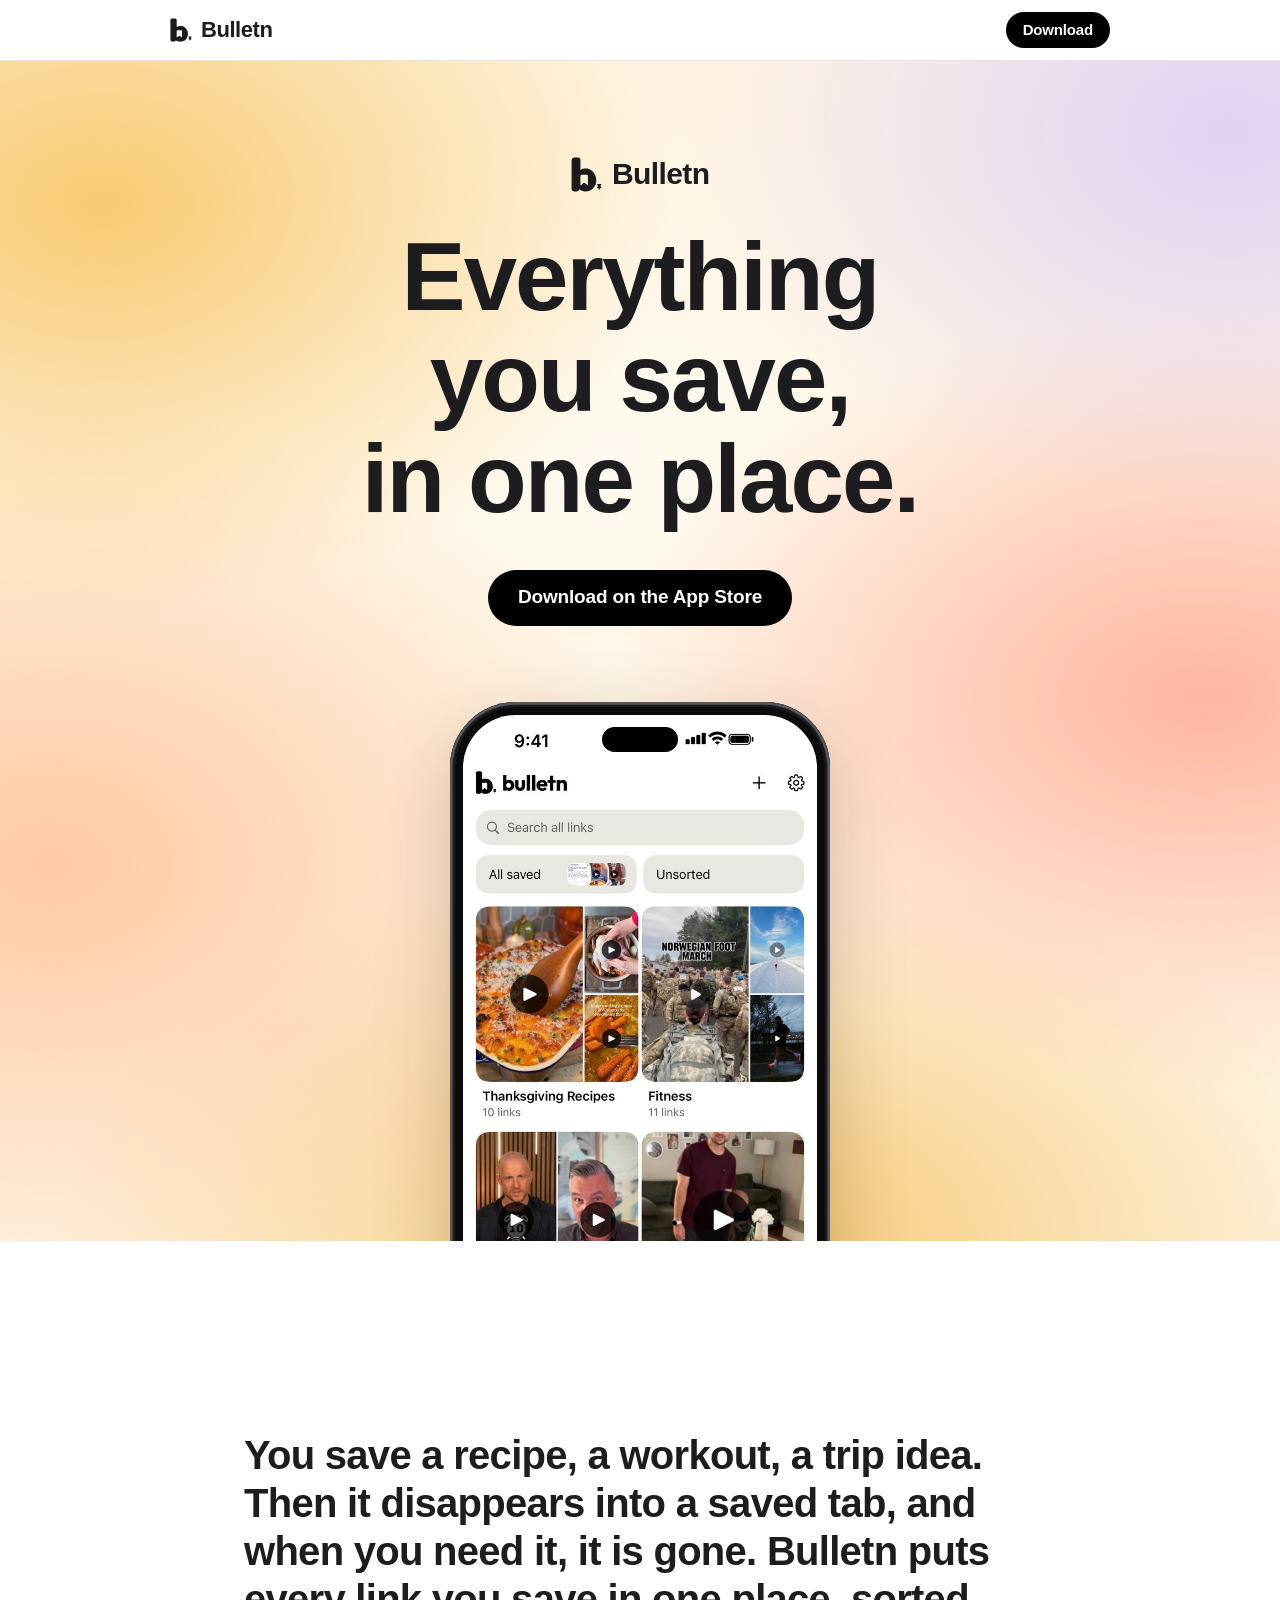
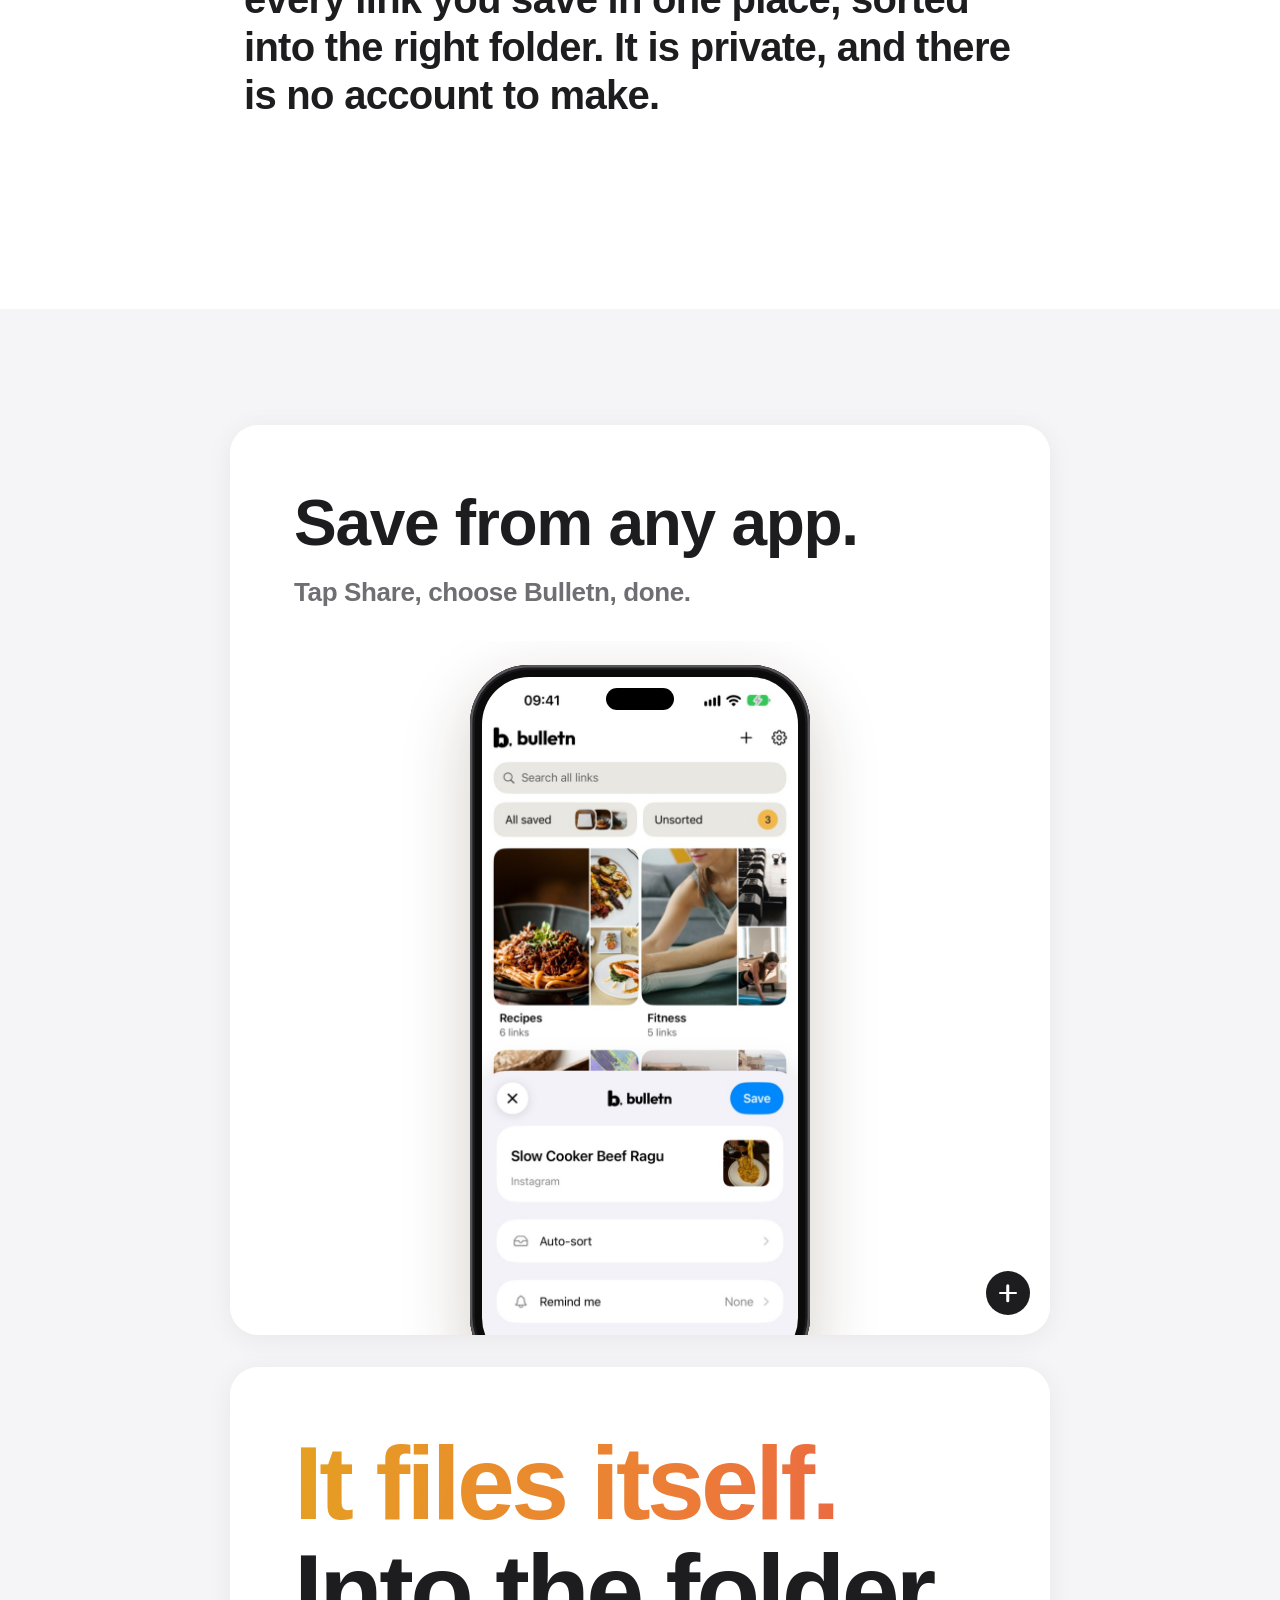
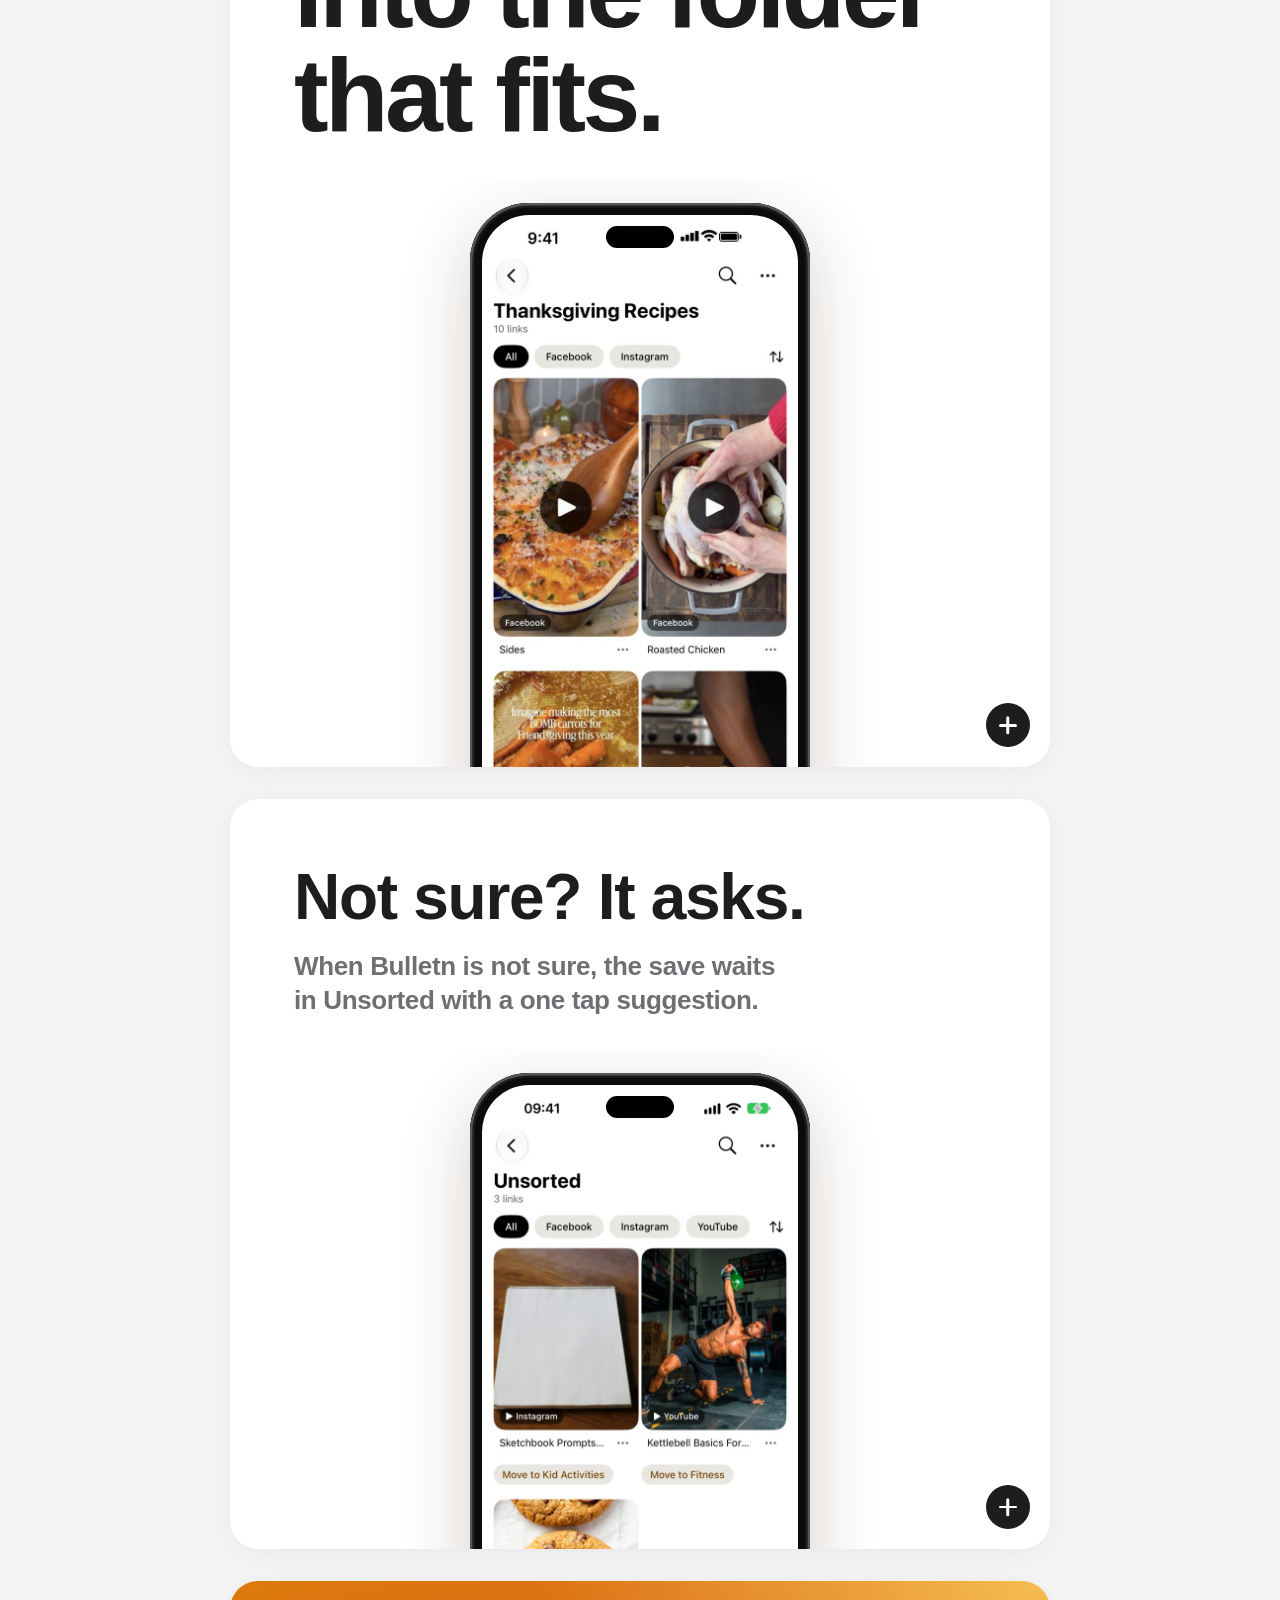
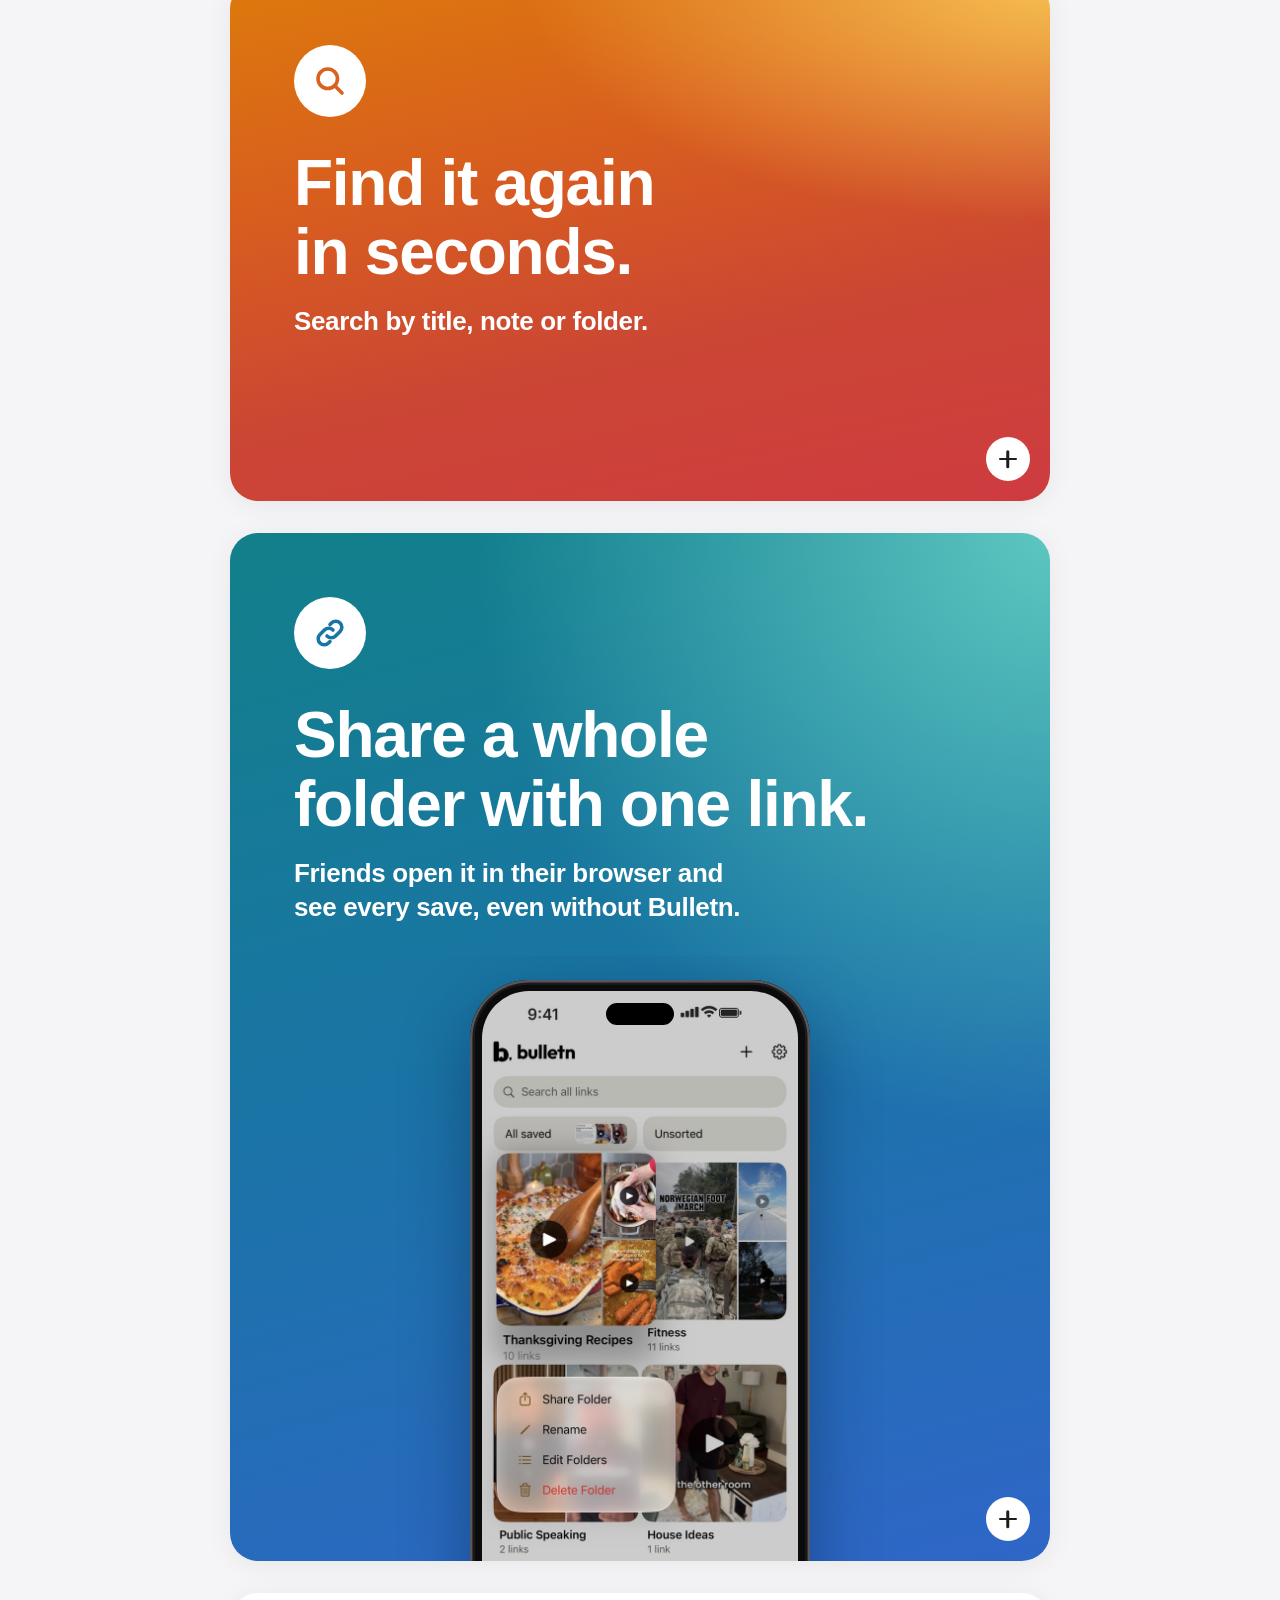
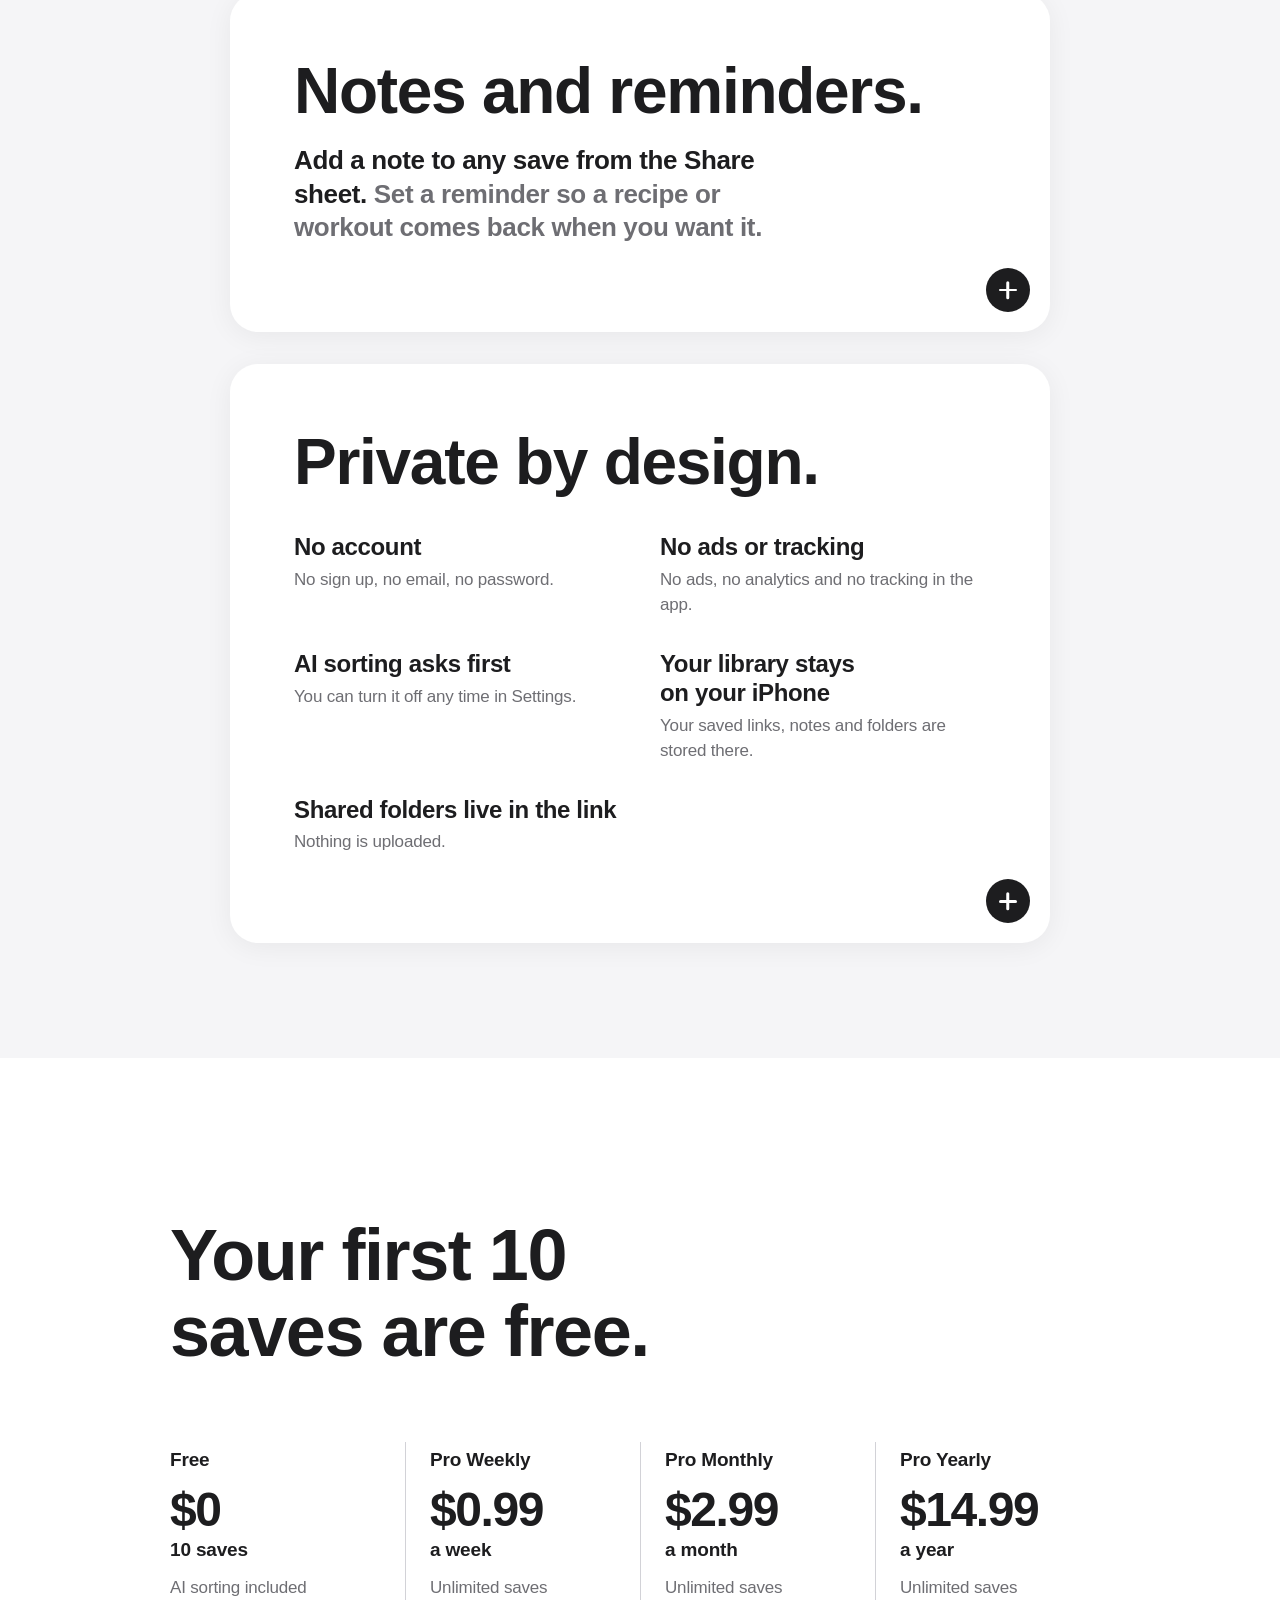
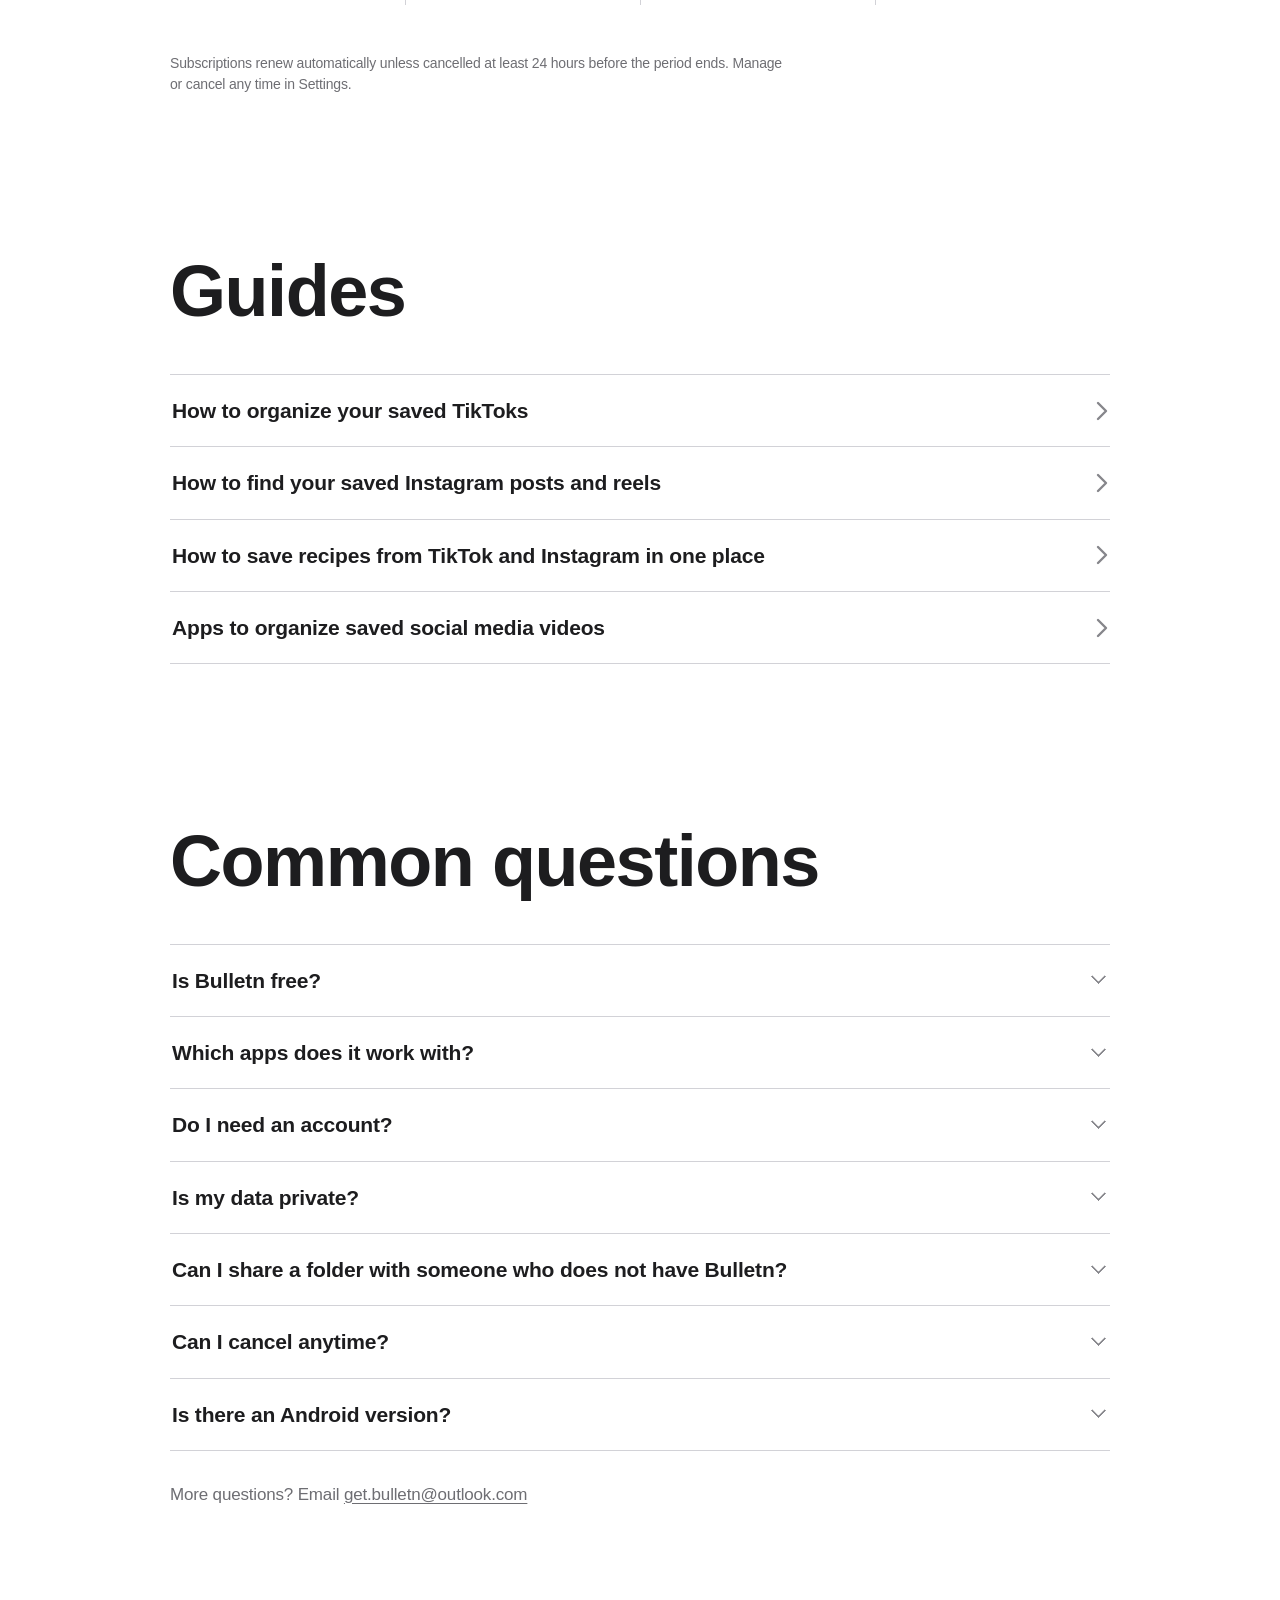
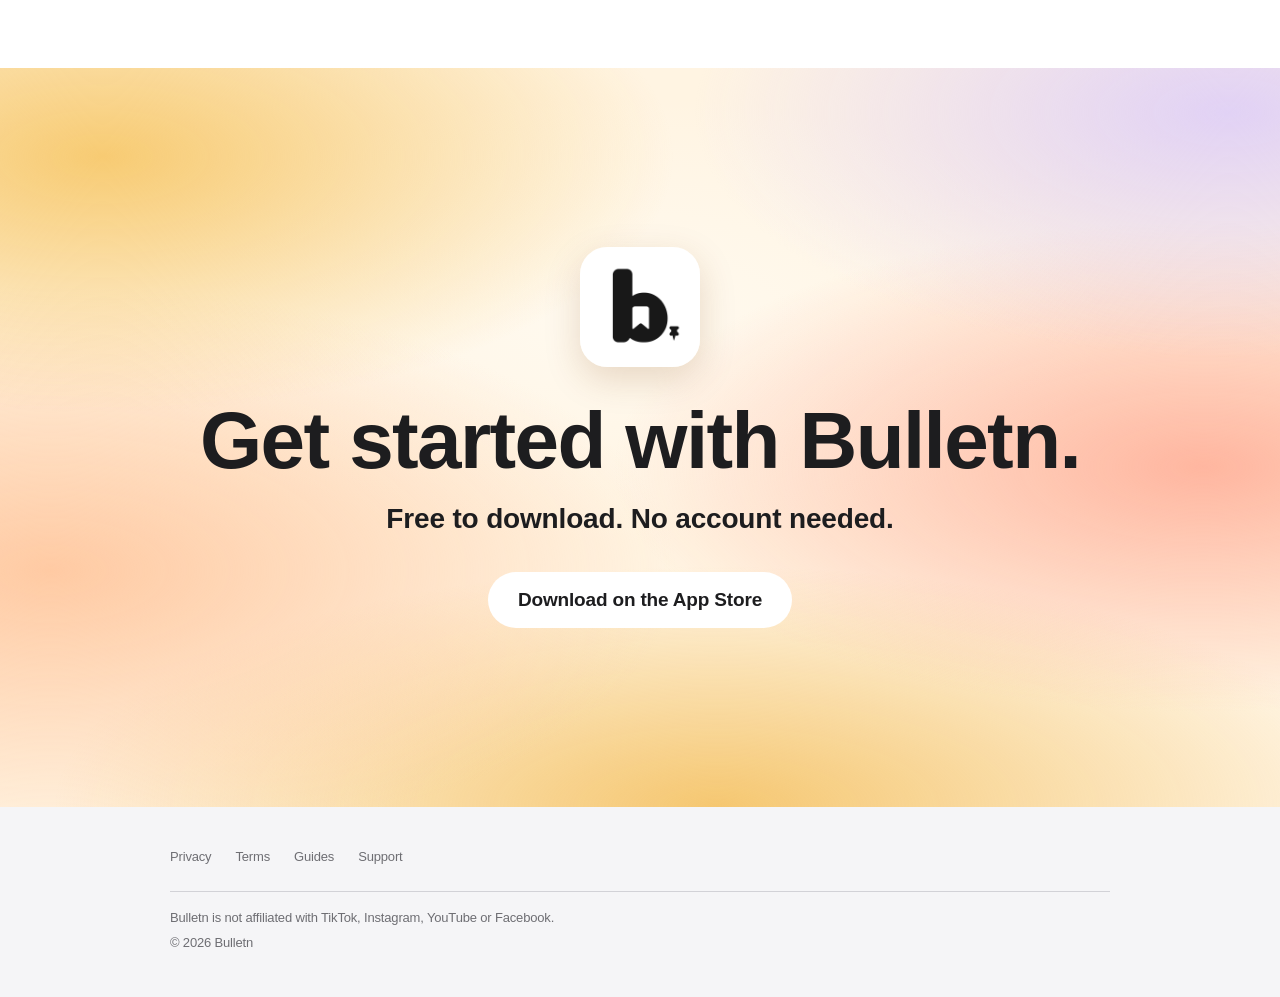
==== index.html @ d4938a87 "Site v6: Devon's real screenshots in hero, files card and share card Co-Authored-By: Claude Opus 5.5" ====
<!doctype html>
<html lang="en">
<head>
<meta charset="utf-8">
<meta name="viewport" content="width=device-width,initial-scale=1">
<title>Bulletn: Sort Your Saved TikToks, Reels and Videos</title>
<meta name="description" content="Save videos from TikTok, Instagram, YouTube and Facebook in one iPhone app. Bulletn sorts each save into the right folder for you.">
<link rel="canonical" href="https://devonlambert03.github.io/bulletn/">
<meta name="apple-itunes-app" content="app-id=6829573401">
<meta property="og:type" content="website">
<meta property="og:site_name" content="Bulletn">
<meta property="og:title" content="Bulletn: Sort Your Saved TikToks, Reels and Videos">
<meta property="og:description" content="Save videos from TikTok, Instagram, YouTube and Facebook in one iPhone app. Bulletn sorts each save into the right folder for you.">
<meta property="og:url" content="https://devonlambert03.github.io/bulletn/">
<meta property="og:image" content="https://devonlambert03.github.io/bulletn/assets/img/og.jpg">
<meta name="twitter:card" content="summary_large_image">
<meta name="color-scheme" content="light">
<meta name="theme-color" content="#ffffff">
<link rel="icon" type="image/png" sizes="32x32" href="favicon.png">
<link rel="apple-touch-icon" href="apple-touch-icon.png">
<link rel="stylesheet" href="home6.css">
<script type="application/ld+json">
{
  "@context": "https://schema.org",
  "@type": "SoftwareApplication",
  "name": "Bulletn: Saved & Sorted",
  "operatingSystem": "iOS",
  "applicationCategory": "ProductivityApplication",
  "url": "https://devonlambert03.github.io/bulletn/",
  "downloadUrl": "https://apps.apple.com/app/bulletn-saved-sorted/id6829573401",
  "image": "https://devonlambert03.github.io/bulletn/assets/img/icon-512.png",
  "description": "Save links from TikTok, Instagram, YouTube, Facebook or any app with a Share button. Bulletn sorts each save into the right folder."
}
</script>
<script>document.documentElement.classList.add('js')</script>
</head>
<body>
<a class="skip" href="#main">Skip to content</a>

<header class="bar">
  <div class="wrap bar-in">
    <a class="brand" href="./"><img src="assets/logo.svg" alt="" width="22" height="24">Bulletn</a>
    <a class="pill pill-sm" href="https://apps.apple.com/app/bulletn-saved-sorted/id6829573401">Download</a>
  </div>
</header>

<main id="main">

  <!-- Hero -->
  <section class="hero mesh">
    <div class="wrap">
      <p class="lockup"><img src="assets/logo.svg" alt="" width="22" height="24">Bulletn</p>
      <h1><span>Everything</span> <span>you save,</span> <span>in one place.</span></h1>
      <a class="pill" href="https://apps.apple.com/app/bulletn-saved-sorted/id6829573401">Download on the App Store</a>
      <div class="hero-phone"><div class="phone"><img src="assets/img/real-home.jpg" width="640" height="1390" fetchpriority="high" alt="Bulletn home screen with a search bar, All saved and Unsorted buttons, and photo-covered folders for Thanksgiving Recipes, Fitness, Public Speaking and House Ideas."></div></div>
    </div>
  </section>

  <!-- Statement -->
  <section class="statement">
    <div class="wrap wrap-text">
      <p>You save a recipe, a workout, a trip idea. Then it disappears into a saved tab, and when you need it, it is gone. Bulletn puts every link you save in one place, sorted into the right folder. It is private, and there is no account to make.</p>
    </div>
  </section>

  <!-- Cards -->
  <section class="band" id="features" aria-label="Features">
    <div class="wrap">
    <div class="stack" id="how">
      <article class="card card-phone rise">
        <h2>Save from any app.</h2>
        <p class="lead">Tap Share, choose Bulletn, done.</p>
        <div class="peek" style="--show:1.97"><div class="phone"><img src="assets/img/home-share.jpg" width="640" height="1390" loading="lazy" alt="The Bulletn share sheet saving a recipe called Slow Cooker Beef Ragu from Instagram, with Auto-sort and Remind me options and a Save button."></div></div>
        <div class="more" id="more-1"><div>
          <p>Works in TikTok, Instagram, YouTube, Facebook, Pinterest, Safari and any app with a Share button. Pick a folder yourself or let Bulletn sort it for you.</p>
        </div></div>
        <button class="plus" type="button" aria-expanded="false" aria-controls="more-1" aria-label="More about saving"></button>
      </article>

      <article class="card card-type card-phone rise">
        <h2><span class="grad">It files itself.</span><span>Into the folder that fits.</span></h2>
        <div class="peek" style="--show:1.66"><div class="phone"><img src="assets/img/real-folder.jpg" width="640" height="1390" loading="lazy" alt="The Thanksgiving Recipes folder in Bulletn with 10 links, filters for All, Facebook and Instagram, and photo tiles including Sides and Roasted Chicken."></div></div>
        <div class="more" id="more-2"><div>
          <p>Bulletn's AI reads the title, caption and link and puts each save in the folder that fits. When nothing fits, it suggests a new one. You can always move it.</p>
        </div></div>
        <button class="plus" type="button" aria-expanded="false" aria-controls="more-2" aria-label="More about AI sorting"></button>
      </article>

      <article class="card card-phone rise">
        <h2>Not sure? It&nbsp;asks.</h2>
        <p class="lead">When Bulletn is not sure, the save waits in Unsorted with a one tap suggestion.</p>
        <div class="peek" style="--show:1.4"><div class="phone"><img src="assets/img/home-unsorted.jpg" width="640" height="1390" loading="lazy" alt="The Unsorted folder in Bulletn with three links, each with one suggested folder button such as Move to Fitness and Move to Recipes."></div></div>
        <div class="more" id="more-3"><div>
          <p>Each save in Unsorted shows one suggested folder. Tap it and the save moves there. You can move any save yourself, any time.</p>
        </div></div>
        <button class="plus" type="button" aria-expanded="false" aria-controls="more-3" aria-label="More about Unsorted"></button>
      </article>

      <article class="card card-color warm rise">
        <span class="disc"><svg viewBox="0 0 24 24" aria-hidden="true"><circle cx="10.5" cy="10.5" r="6.5"/><path d="M20 20l-4.8-4.8"/></svg></span>
        <h2>Find it again in seconds.</h2>
        <p class="lead">Search by title, note or folder.</p>
        <div class="more" id="more-4"><div>
          <p>Search covers all your saves from every app. Folders show your latest saves as photo tiles. Pin the folders you use most.</p>
        </div></div>
        <button class="plus" type="button" aria-expanded="false" aria-controls="more-4" aria-label="More about search"></button>
      </article>

      <article class="card card-color cool card-phone rise">
        <span class="disc"><svg viewBox="0 0 24 24" aria-hidden="true"><path d="M10 14a4 4 0 0 0 5.7 0l3-3a4 4 0 0 0-5.7-5.7l-1 1M14 10a4 4 0 0 0-5.7 0l-3 3a4 4 0 0 0 5.7 5.7l1-1"/></svg></span>
        <h2>Share a whole folder with one link.</h2>
        <p class="lead">Friends open it in their browser and see every save, even without Bulletn.</p>
        <div class="peek" style="--show:1.71"><div class="phone"><img src="assets/img/real-share-menu.jpg" width="640" height="1390" loading="lazy" alt="Bulletn home screen with a menu open on the Thanksgiving Recipes folder, showing Share Folder, Rename, Edit Folders and Delete Folder."></div></div>
        <div class="more" id="more-5"><div>
          <p>The folder travels inside the link. Nothing is uploaded. If they have Bulletn installed, they can add it in one tap.</p>
        </div></div>
        <button class="plus" type="button" aria-expanded="false" aria-controls="more-5" aria-label="More about sharing a folder"></button>
      </article>

      <article class="card card-facts rise">
        <h2>Notes and reminders.</h2>
        <p class="lead"><strong>Add a note to any save from the Share sheet.</strong> Set a reminder so a recipe or workout comes back when you want it.</p>
        <div class="more" id="more-6"><div>
          <p>A note helps you remember why you saved it. You can add a note or a reminder as you save.</p>
        </div></div>
        <button class="plus" type="button" aria-expanded="false" aria-controls="more-6" aria-label="More about notes and reminders"></button>
      </article>

      <article class="card card-facts rise">
        <h2>Private by design.</h2>
        <div class="facts">
          <div><h3>No account</h3><p>No sign up, no email, no password.</p></div>
          <div><h3>No ads or tracking</h3><p>No ads, no analytics and no tracking in the app.</p></div>
          <div><h3>AI sorting asks first</h3><p>You can turn it off any time in Settings.</p></div>
          <div><h3>Your library stays on your iPhone</h3><p>Your saved links, notes and folders are stored there.</p></div>
          <div><h3>Shared folders live in the link</h3><p>Nothing is uploaded.</p></div>
        </div>
        <div class="more" id="more-7"><div>
          <p>Only the details needed to pick a folder are sent to sort it. The server does not store your link.</p>
          <p><a href="privacy.html">Read the privacy policy</a></p>
        </div></div>
        <button class="plus" type="button" aria-expanded="false" aria-controls="more-7" aria-label="More about privacy"></button>
      </article>
    </div>
    </div>
  </section>

  <!-- Pricing -->
  <section class="section" id="pricing">
    <div class="wrap wrap-text">
      <h2 class="big">Your first 10 saves are free.</h2>
      <dl class="prices">
        <div><dt>Free</dt><dd class="amount">$0</dd><dd class="per">10 saves</dd><dd class="what">AI sorting included</dd></div>
        <div><dt>Pro Weekly</dt><dd class="amount">$0.99</dd><dd class="per">a week</dd><dd class="what">Unlimited saves</dd></div>
        <div><dt>Pro Monthly</dt><dd class="amount">$2.99</dd><dd class="per">a month</dd><dd class="what">Unlimited saves</dd></div>
        <div><dt>Pro Yearly</dt><dd class="amount">$14.99</dd><dd class="per">a year</dd><dd class="what">Unlimited saves</dd></div>
      </dl>
      <p class="fine">Subscriptions renew automatically unless cancelled at least 24 hours before the period ends. Manage or cancel any time in Settings.</p>
    </div>
  </section>

  <!-- Guides -->
  <section class="section">
    <div class="wrap wrap-text">
      <h2 class="big">Guides</h2>
      <ul class="rows">
        <li><a href="guides/organize-saved-tiktoks.html"><span>How to organize your saved TikToks</span><svg viewBox="0 0 12 20" aria-hidden="true"><path d="M2 2l8 8-8 8"/></svg></a></li>
        <li><a href="guides/find-saved-instagram-posts.html"><span>How to find your saved Instagram posts and reels</span><svg viewBox="0 0 12 20" aria-hidden="true"><path d="M2 2l8 8-8 8"/></svg></a></li>
        <li><a href="guides/save-recipes-from-tiktok-and-instagram.html"><span>How to save recipes from TikTok and Instagram in one place</span><svg viewBox="0 0 12 20" aria-hidden="true"><path d="M2 2l8 8-8 8"/></svg></a></li>
        <li><a href="guides/apps-to-organize-saved-videos.html"><span>Apps to organize saved social media videos</span><svg viewBox="0 0 12 20" aria-hidden="true"><path d="M2 2l8 8-8 8"/></svg></a></li>
      </ul>
    </div>
  </section>

  <!-- FAQ -->
  <section class="section" id="faq">
    <div class="wrap wrap-text">
      <h2 class="big">Common questions</h2>
      <div class="faq">
        <details>
          <summary>Is Bulletn free?</summary>
          <p>Bulletn is free to download and new installs get 10 free saves. Bulletn Pro gives you unlimited saves for $0.99 a week, $2.99 a month or $14.99 a year.</p>
        </details>
        <details>
          <summary>Which apps does it work with?</summary>
          <p>Any app with a Share button, including TikTok, Instagram, YouTube, Facebook, Pinterest and Safari. Tap Share and pick Bulletn.</p>
        </details>
        <details>
          <summary>Do I need an account?</summary>
          <p>No. There is nothing to sign up for.</p>
        </details>
        <details>
          <summary>Is my data private?</summary>
          <p>Yes. Your saves stay on your iPhone. Bulletn has no ads, no analytics and no tracking. AI sorting asks for your consent first, can be turned off in Settings, and the server does not store your link. <a href="privacy.html">Read the privacy policy</a>.</p>
        </details>
        <details>
          <summary>Can I share a folder with someone who does not have Bulletn?</summary>
          <p>Yes. The link opens a web page listing the folder. If they have Bulletn installed, they can add it in one tap.</p>
        </details>
        <details>
          <summary>Can I cancel anytime?</summary>
          <p>Yes. Bulletn Pro renews automatically. Cancel any time in the Settings app under your name, then Subscriptions, at least 24 hours before the period ends.</p>
        </details>
        <details>
          <summary>Is there an Android version?</summary>
          <p>Not yet. Bulletn is iPhone only.</p>
        </details>
      </div>
      <p class="more-help" id="support">More questions? Email <a href="mailto:get.bulletn@outlook.com">get.bulletn@outlook.com</a></p>
    </div>
  </section>

  <!-- Closing -->
  <section class="closing mesh">
    <div class="wrap">
      <img class="app-icon" src="assets/img/icon-512.png" width="512" height="512" loading="lazy" alt="Bulletn app icon">
      <h2>Get started with&nbsp;Bulletn.</h2>
      <p>Free to download. No account needed.</p>
      <a class="pill pill-white" href="https://apps.apple.com/app/bulletn-saved-sorted/id6829573401">Download on the App Store</a>
    </div>
  </section>
</main>

<footer class="footer">
  <div class="wrap wrap-text">
    <nav class="foot-links" aria-label="Footer">
      <a href="privacy.html">Privacy</a>
      <a href="terms.html">Terms</a>
      <a href="guides/">Guides</a>
      <a href="mailto:get.bulletn@outlook.com">Support</a>
    </nav>
    <p>Bulletn is not affiliated with TikTok, Instagram, YouTube or Facebook.</p>
    <p>&copy; 2026 Bulletn</p>
  </div>
</footer>

<script>
(function () {
  document.querySelectorAll('.plus').forEach(function (button) {
    button.addEventListener('click', function () {
      var open = button.closest('.card').classList.toggle('open');
      button.setAttribute('aria-expanded', String(open));
    });
  });

  var cards = document.querySelectorAll('.rise');
  if (!('IntersectionObserver' in window)) {
    cards.forEach(function (card) { card.classList.add('in'); });
    return;
  }
  var watcher = new IntersectionObserver(function (entries) {
    entries.forEach(function (entry) {
      if (!entry.isIntersecting) return;
      entry.target.classList.add('in');
      watcher.unobserve(entry.target);
    });
  }, { threshold: 0.08 });
  cards.forEach(function (card) { watcher.observe(card); });
})();
</script>
</body>
</html>
---- home6.css ----
:root{
  --ink:#1d1d1f;--muted:#6e6e73;--line:#d2d2d7;--band:#f5f5f7;
  --gold:#F2B84B;
  --gutter:20px;
  --ease:cubic-bezier(.28,.11,.32,1);
  color-scheme:light;
}

*,*::before,*::after{box-sizing:border-box}
html{-webkit-text-size-adjust:100%;scroll-behavior:smooth;scroll-padding-top:72px}
body{margin:0;background:#fff;color:var(--ink);font:400 17px/1.47 -apple-system,BlinkMacSystemFont,"SF Pro Display","SF Pro Text","Helvetica Neue",Helvetica,Arial,sans-serif;letter-spacing:-.01em;-webkit-font-smoothing:antialiased;-moz-osx-font-smoothing:grayscale}
img{max-width:100%;height:auto;display:block}
a{color:inherit;text-underline-offset:3px}
h1,h2,h3,p,ul,dl,dd{margin:0}
ul{padding:0;list-style:none}
h1,h2,h3{font-weight:700;letter-spacing:-.02em;line-height:1.08;text-wrap:balance}
a:focus-visible,summary:focus-visible,button:focus-visible{outline:3px solid #0071e3;outline-offset:3px}

.wrap{max-width:980px;margin:0 auto;padding:0 var(--gutter)}
.skip{position:absolute;left:-9999px;top:8px;background:var(--ink);color:#fff;padding:10px 16px;border-radius:999px;z-index:20}
.skip:focus{left:16px}

/* Pills */
.pill{display:inline-flex;align-items:center;justify-content:center;min-height:56px;padding:14px 30px;border-radius:999px;background:#000;color:#fff;font-size:19px;font-weight:600;line-height:1.2;text-decoration:none;white-space:nowrap}
.pill:hover{background:#2c2c2e}
.pill-sm{min-height:36px;padding:7px 17px;font-size:15px;position:relative}
.pill-sm::after{content:"";position:absolute;inset:-5px 0}
.pill-white{background:#fff;color:var(--ink)}
.pill-white:hover{background:#f2f2f4}

/* Product bar */
.bar{position:sticky;top:0;z-index:10;background:rgba(255,255,255,.86);-webkit-backdrop-filter:saturate(180%) blur(20px);backdrop-filter:saturate(180%) blur(20px);border-bottom:1px solid rgba(0,0,0,.1)}
.bar-in{display:flex;align-items:center;justify-content:space-between;height:60px}
.brand{display:inline-flex;align-items:center;gap:9px;font-size:22px;font-weight:600;letter-spacing:-.02em;line-height:1;text-decoration:none}

/* Mesh gradient */
.mesh{background-color:#FFF4E2;background-image:
  radial-gradient(62% 48% at 8% 12%,rgba(247,201,109,.95),rgba(247,201,109,0) 72%),
  radial-gradient(58% 46% at 96% 6%,rgba(222,206,247,.9),rgba(222,206,247,0) 72%),
  radial-gradient(64% 46% at 94% 54%,rgba(255,158,134,.72),rgba(255,158,134,0) 72%),
  radial-gradient(66% 52% at 4% 68%,rgba(255,200,160,.95),rgba(255,200,160,0) 74%),
  radial-gradient(70% 44% at 56% 100%,rgba(242,184,75,.75),rgba(242,184,75,0) 74%),
  radial-gradient(52% 40% at 48% 34%,rgba(255,250,240,.95),rgba(255,250,240,0) 76%)}

/* Hero */
.hero{overflow:hidden;text-align:center;padding-top:clamp(56px,8vw,96px)}
.lockup{display:inline-flex;align-items:center;gap:10px;font-size:clamp(22px,2.6vw,30px);font-weight:600;letter-spacing:-.02em;line-height:1}
.lockup img{height:1.15em;width:auto}
h1{font-size:clamp(48px,9.2vw,96px);line-height:1.05;margin:clamp(18px,2.4vw,28px) 0 clamp(28px,3.4vw,40px)}
h1 span{display:block}
.hero-phone{--w:clamp(270px,36vw,380px);height:calc(var(--w)*1.42);margin-top:clamp(52px,6vw,76px)}

/* Phone frame, drawn in CSS and sized from --w */
.phone{position:relative;width:var(--w);margin:0 auto;padding:calc(var(--w)*.034);border-radius:calc(var(--w)*.172);background:#0b0b0c;box-shadow:inset 0 0 0 calc(var(--w)*.007) #57575b,inset 0 0 0 calc(var(--w)*.014) #1b1b1d,0 calc(var(--w)*.07) calc(var(--w)*.2) rgba(60,30,0,.22)}
.phone::before{content:"";position:absolute;z-index:1;top:calc(var(--w)*.067);left:50%;width:20%;height:calc(var(--w)*.066);transform:translateX(-50%);border-radius:999px;background:#000}
.phone img{width:100%;border-radius:calc(var(--w)*.139)}

/* Statement */
.statement{padding:clamp(110px,15vw,190px) 0}
.statement p{text-wrap:pretty;max-width:820px;margin:0 auto;padding:0 clamp(14px,2vw,0px);font-size:clamp(28px,4.1vw,40px);font-weight:600;letter-spacing:-.018em;line-height:1.2}

/* Card stack */
.band{background:var(--band);padding:clamp(72px,9vw,120px) 0}
.stack{display:grid;gap:clamp(20px,3vw,32px);max-width:820px;margin:0 auto}
.card{position:relative;display:flex;flex-direction:column;min-width:0;overflow:hidden;border-radius:28px;background:#fff;box-shadow:0 4px 28px rgba(0,0,0,.06);padding:clamp(36px,6vw,64px) clamp(28px,6vw,64px)}
.card h2{font-size:clamp(40px,6.4vw,64px)}
.lead{text-wrap:balance;margin-top:18px;max-width:30em;font-size:clamp(21px,2.6vw,26px);font-weight:600;line-height:1.28;letter-spacing:-.014em;color:var(--muted)}
.lead strong{color:var(--ink);font-weight:600}
.card-color{min-height:clamp(440px,52vw,520px)}

/* Card detail, opened by the + button */
.more{display:grid;grid-template-rows:1fr;transition:grid-template-rows .45s var(--ease)}
.more>div{min-height:0;overflow:hidden}
.more p{padding:28px 64px 0 0;font-size:19px;line-height:1.42;max-width:36em}
.more p+p{padding-top:12px}
.js .more{grid-template-rows:0fr}
.js .more>div{visibility:hidden;opacity:0;transition:opacity .3s var(--ease),visibility 0s .45s}
.js .open .more{grid-template-rows:1fr}
.js .open .more>div{visibility:visible;opacity:1;transition:opacity .4s .1s var(--ease)}
.plus{display:none;position:absolute;z-index:2;right:clamp(12px,2.4vw,20px);bottom:clamp(12px,2.4vw,20px);width:44px;height:44px;padding:0;border:0;border-radius:50%;background:var(--ink);color:#fff;cursor:pointer;-webkit-appearance:none;appearance:none}
.js .plus{display:block}
.plus::before,.plus::after{content:"";position:absolute;left:50%;top:50%;width:18px;height:2.5px;margin:-1.25px 0 0 -9px;border-radius:2px;background:currentColor;transition:transform .35s var(--ease)}
.plus::after{transform:rotate(90deg)}
.plus[aria-expanded="true"]::before{transform:rotate(45deg)}
.plus[aria-expanded="true"]::after{transform:rotate(135deg)}
.card-color .plus{background:#fff;color:var(--ink)}

/* Cards with a phone rising from the bottom edge */
.card-phone{--w:clamp(216px,40vw,340px);padding-bottom:0}
.peek{height:calc(var(--w)*var(--show) + 24px);margin:clamp(14px,3vw,32px) calc(clamp(28px,6vw,64px)*-1) 0;overflow:hidden;padding-top:24px}
.card-phone .more{margin:0 calc(clamp(28px,6vw,64px)*-1)}
.card-phone .more p{padding:28px 88px 34px clamp(28px,6vw,64px)}
.card-phone .more>div{border-top:1px solid #e8e8ed;background:#fff}
.js .card-phone:not(.open) .more>div{border-top-width:0}

/* Giant type */
.card-type h2{font-size:clamp(58px,11.4vw,104px);letter-spacing:-.035em;line-height:1}
.card-type h2 span{display:block}
.grad{background:linear-gradient(100deg,#E5A021 0%,#EC7F35 52%,#EB5B4B 100%);-webkit-background-clip:text;background-clip:text;color:transparent;padding-bottom:.14em;margin-bottom:-.1em}

/* Color cards */
.card-color{color:#fff;padding-bottom:80px}
.card-color .lead{color:#fff;font-size:clamp(24px,2.8vw,26px)}
.card-color .more{margin-top:auto}
.warm{background:radial-gradient(64% 46% at 100% 0%,#F6BF52 0%,rgba(242,184,75,0) 100%),linear-gradient(168deg,#DD7A0C 0%,#D85E1E 34%,#CB4634 66%,#CE3B40 100%)}
.cool{background:radial-gradient(70% 58% at 100% 0%,#5CC7C0 0%,rgba(92,199,192,0) 100%),linear-gradient(165deg,#12808A 0%,#1A74A6 48%,#2F66C8 100%)}
.disc{display:flex;align-items:center;justify-content:center;width:72px;height:72px;margin-bottom:32px;border-radius:50%;background:#fff}
.disc svg{width:36px;height:36px;fill:none;stroke-width:2.4;stroke-linecap:round;stroke-linejoin:round}
.warm .disc svg{stroke:#DA6120}
.cool .disc svg{stroke:#1A74A6}
.card-color.card-phone{padding-bottom:0}
.card-color .phone{box-shadow:inset 0 0 0 calc(var(--w)*.007) #57575b,inset 0 0 0 calc(var(--w)*.014) #1b1b1d,0 calc(var(--w)*.07) calc(var(--w)*.2) rgba(4,24,60,.4)}
.card-color.card-phone .more>div{border-top-color:rgba(255,255,255,.28);background:rgba(8,28,84,.22)}

/* Facts */
.facts{display:grid;grid-template-columns:1fr 1fr;gap:32px 40px;margin-top:36px}
.facts h3{font-size:clamp(21px,2.6vw,24px);line-height:1.2;letter-spacing:-.015em;font-weight:600}
.facts p{margin-top:6px;color:var(--muted);font-size:17px}
.card-facts{padding-bottom:88px}
.card-facts .more p{padding-right:0}

/* Sections */
.section{padding:clamp(100px,13vw,160px) 0}
.section+.section{padding-top:0}
.big{font-size:clamp(44px,7.2vw,72px);line-height:1.05;max-width:11em}

/* Pricing */
.prices{display:grid;grid-template-columns:repeat(4,1fr);margin-top:clamp(44px,6vw,72px)}
.prices>div{padding:4px 12px 4px 24px;border-left:1px solid var(--line)}
.prices>div:first-child{padding-left:0;border-left:0}
.prices dt{font-size:19px;font-weight:600}
.prices .amount{margin-top:10px;font-size:clamp(40px,4.8vw,48px);font-weight:700;letter-spacing:-.03em;line-height:1.1}
.prices .per{font-size:19px;font-weight:600}
.prices .what{margin-top:12px;color:var(--muted)}
.fine{margin-top:clamp(32px,4vw,48px);color:var(--muted);font-size:14px;max-width:44em}

/* Guide rows */
.rows{margin-top:clamp(28px,4vw,44px);border-top:1px solid var(--line)}
.rows a{display:flex;align-items:center;justify-content:space-between;gap:20px;padding:22px 2px;border-bottom:1px solid var(--line);font-size:clamp(19px,2.2vw,21px);font-weight:600;line-height:1.3;text-decoration:none}
.rows a:hover span{text-decoration:underline}
.rows svg{flex:none;width:12px;height:20px;fill:none;stroke:#86868b;stroke-width:2.4;stroke-linecap:round;stroke-linejoin:round}

/* FAQ */
.faq{margin-top:clamp(28px,4vw,44px);border-top:1px solid var(--line)}
.faq details{border-bottom:1px solid var(--line)}
.faq summary{position:relative;display:block;padding:22px 48px 22px 2px;cursor:pointer;list-style:none;font-size:clamp(19px,2.2vw,21px);font-weight:600;line-height:1.3}
.faq summary::-webkit-details-marker{display:none}
.faq summary::after{content:"";position:absolute;right:6px;top:50%;width:11px;height:11px;margin-top:-9px;border:solid #86868b;border-width:0 2.4px 2.4px 0;border-radius:1px;transform:rotate(45deg)}
.faq details[open] summary::after{margin-top:-3px;transform:rotate(-135deg)}
.faq details p{padding:0 48px 26px 2px;font-size:19px;line-height:1.42;max-width:40em}
.more-help{margin-top:32px;color:var(--muted)}

/* Closing */
.closing{text-align:center;padding:clamp(110px,14vw,180px) 0}
.app-icon{width:120px;height:120px;margin:0 auto 32px;border-radius:27px;box-shadow:0 12px 36px rgba(120,60,0,.18)}
.closing h2{font-size:clamp(48px,8vw,80px);line-height:1.05}
.closing p{text-wrap:balance;margin:18px 0 36px;font-size:clamp(21px,2.8vw,28px);font-weight:600;line-height:1.25}

/* Footer */
.footer{background:var(--band);padding:28px 0 44px;color:var(--muted);font-size:13px;line-height:1.5}
.foot-links{display:flex;flex-wrap:wrap;gap:0 24px;padding-bottom:12px;margin-bottom:16px;border-bottom:1px solid var(--line)}
.foot-links a{padding:12px 0;text-decoration:none}
.foot-links a:hover{text-decoration:underline}
.footer p+p{margin-top:6px}

/* Fade and rise */
.js .rise{opacity:0;transform:translateY(36px);transition:opacity .8s var(--ease),transform .8s var(--ease)}
.js .rise.in{opacity:1;transform:none}

@media (max-width:734px){
  .wrap-text{padding:0 28px}
  .facts{grid-template-columns:1fr;gap:26px}
  .prices{grid-template-columns:1fr}
  .prices>div,.prices>div:first-child{padding:26px 0;border-left:0;border-top:1px solid var(--line)}
  .prices>div:last-child{border-bottom:1px solid var(--line)}
}
@media (prefers-reduced-motion:reduce){
  html{scroll-behavior:auto}
  .js .rise{opacity:1;transform:none;transition:none}
  .more,.js .more>div,.js .open .more>div,.plus::before,.plus::after{transition:none}
}
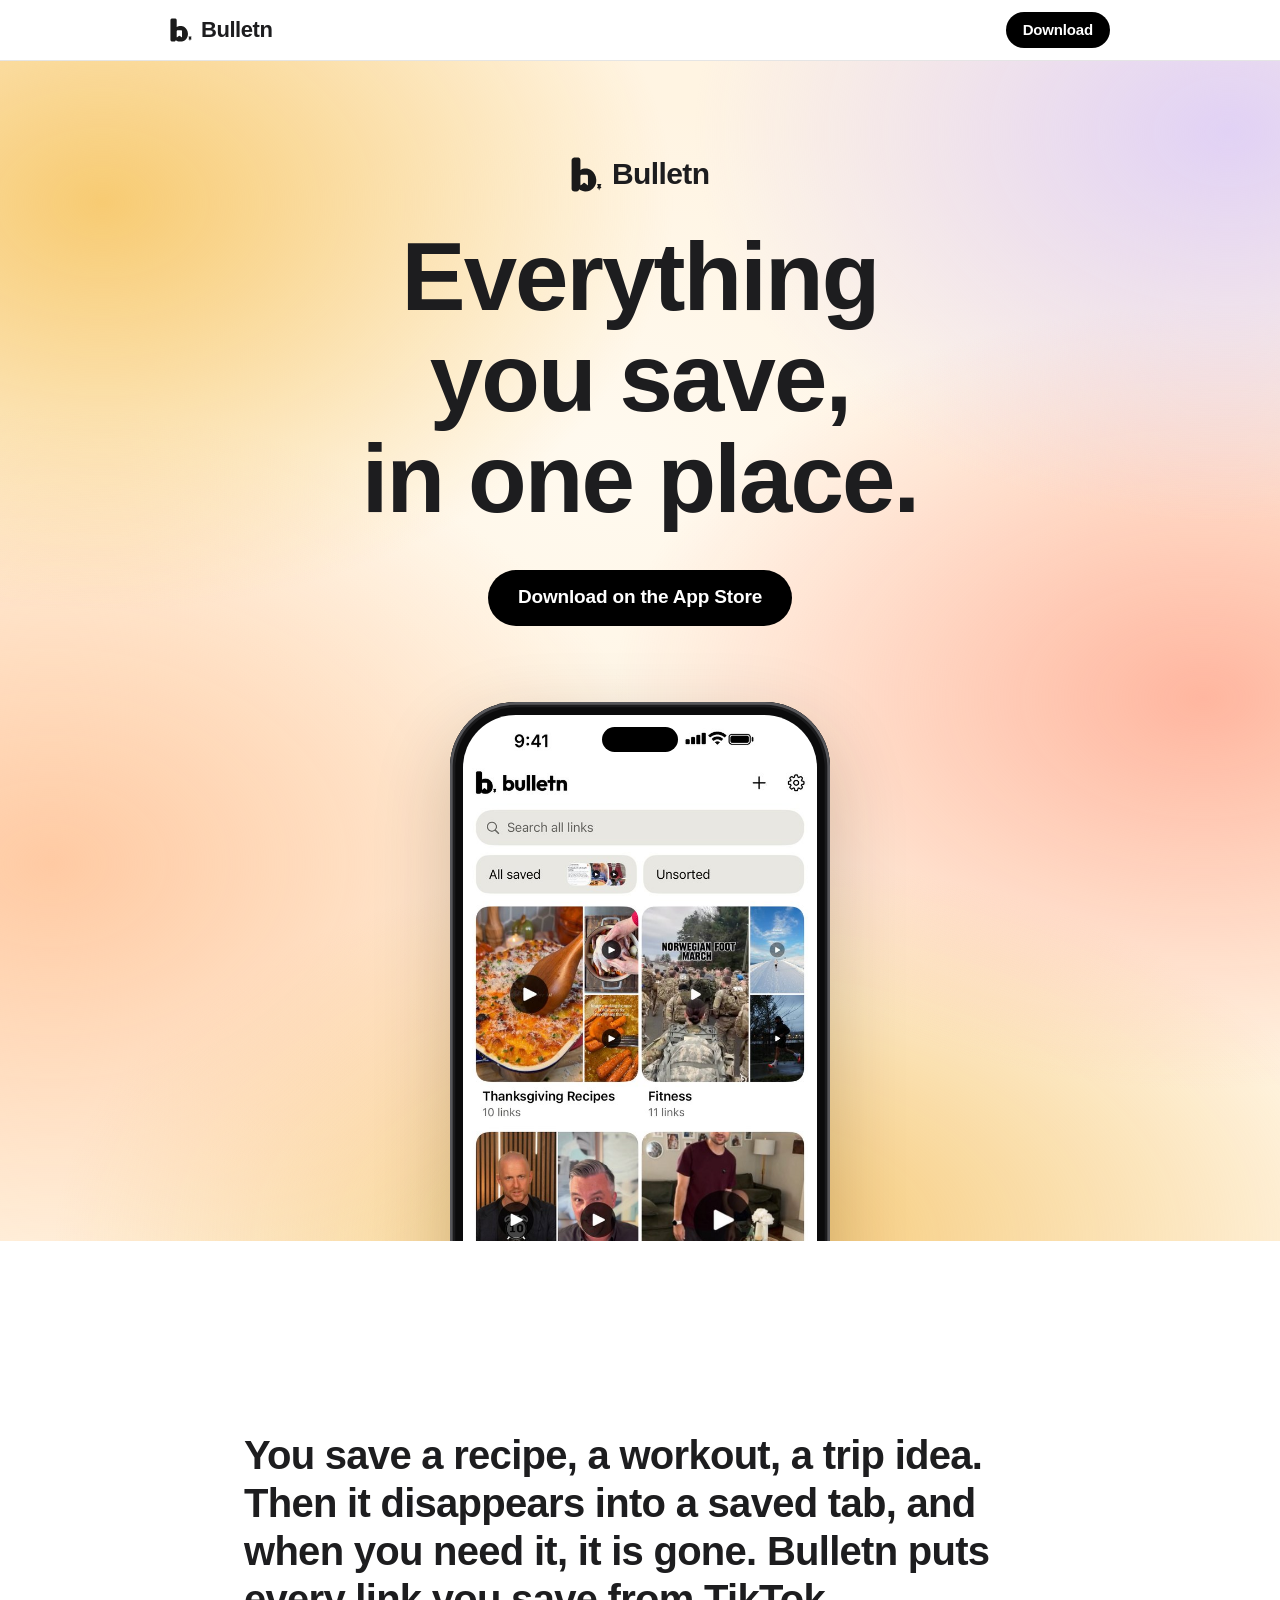
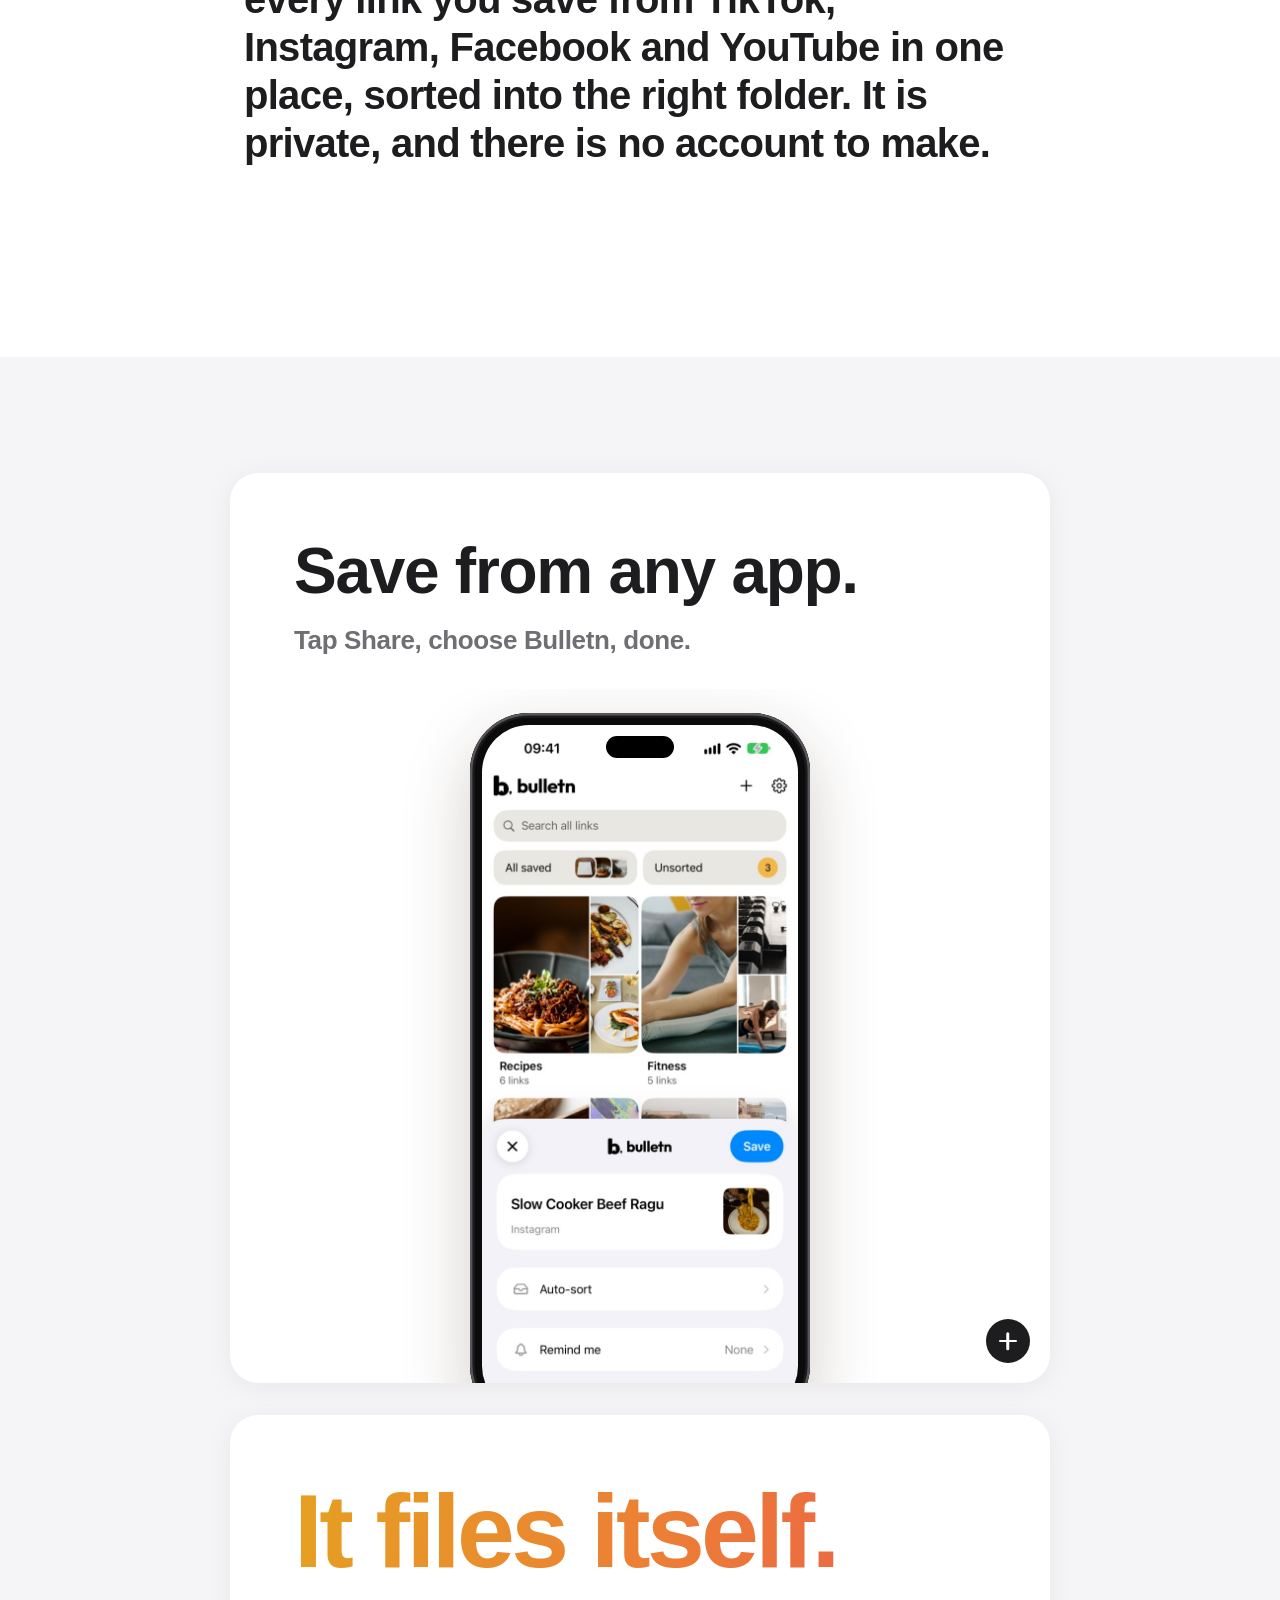
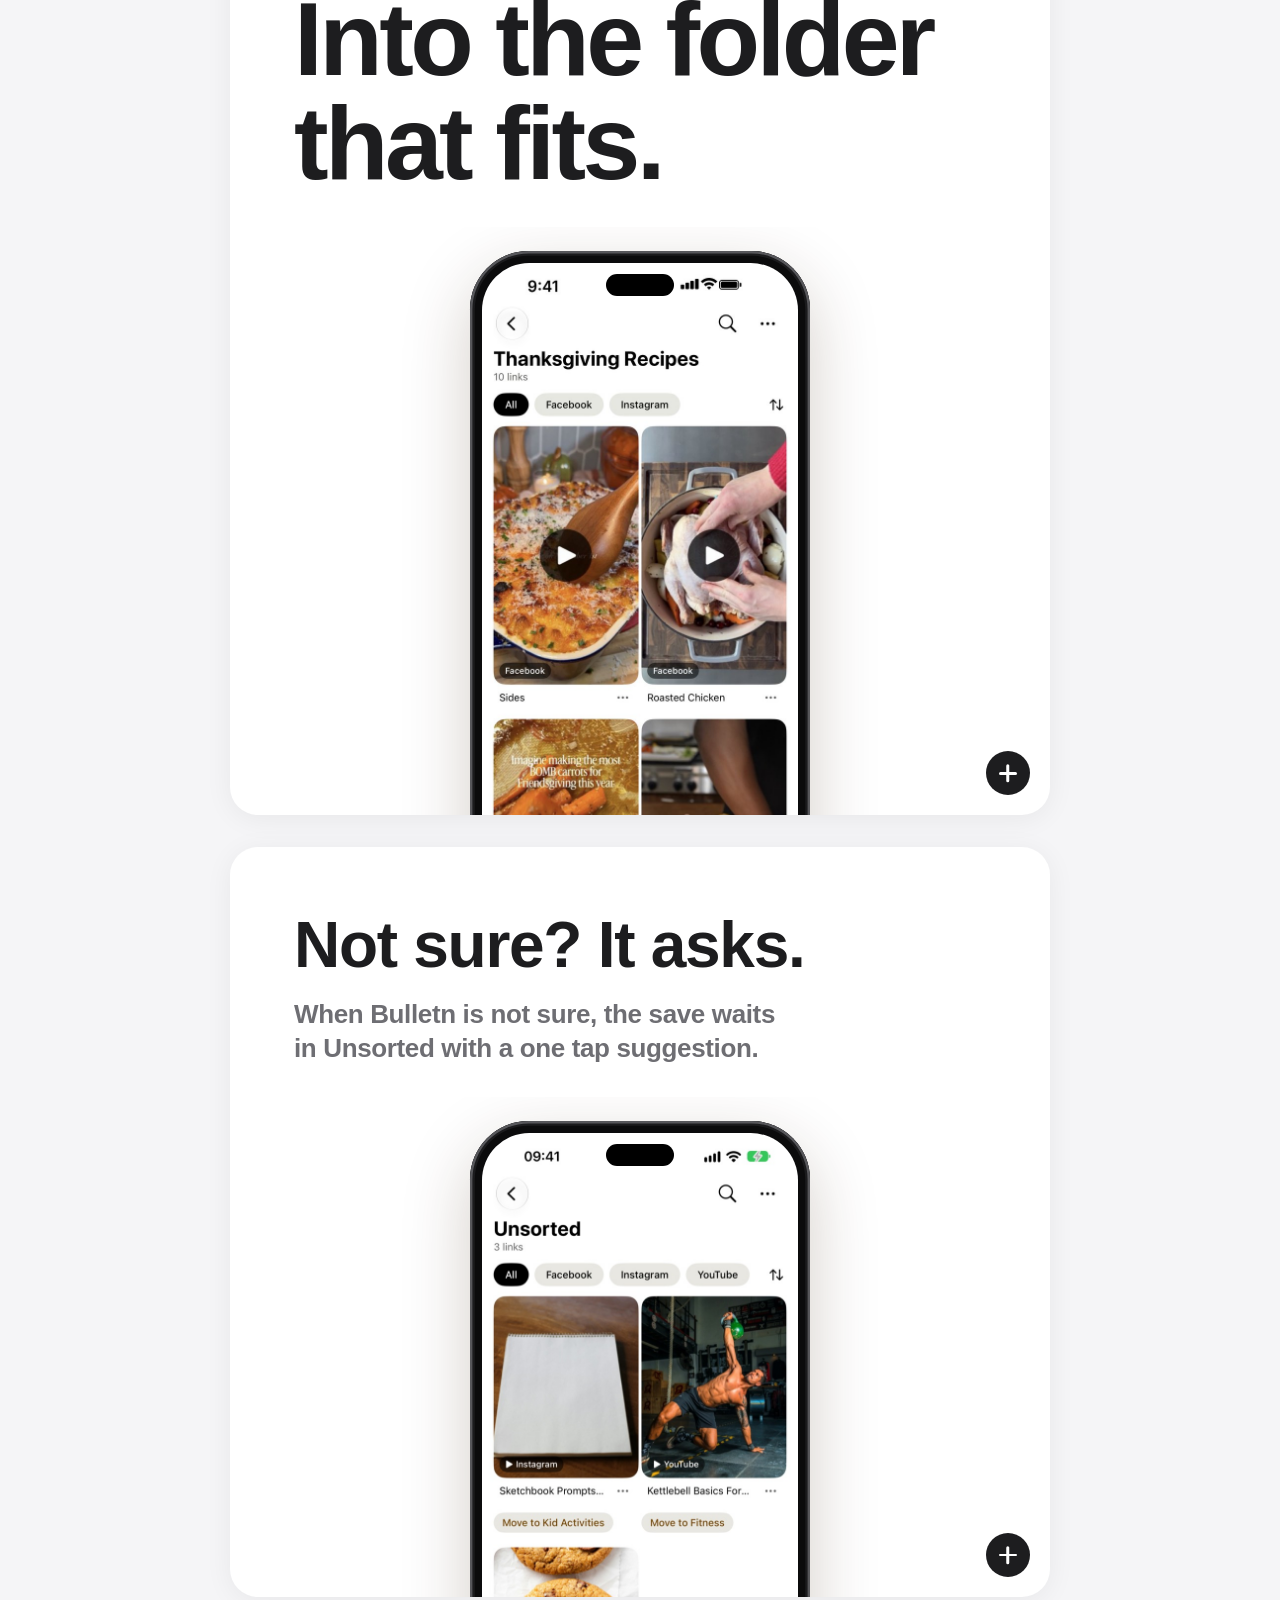
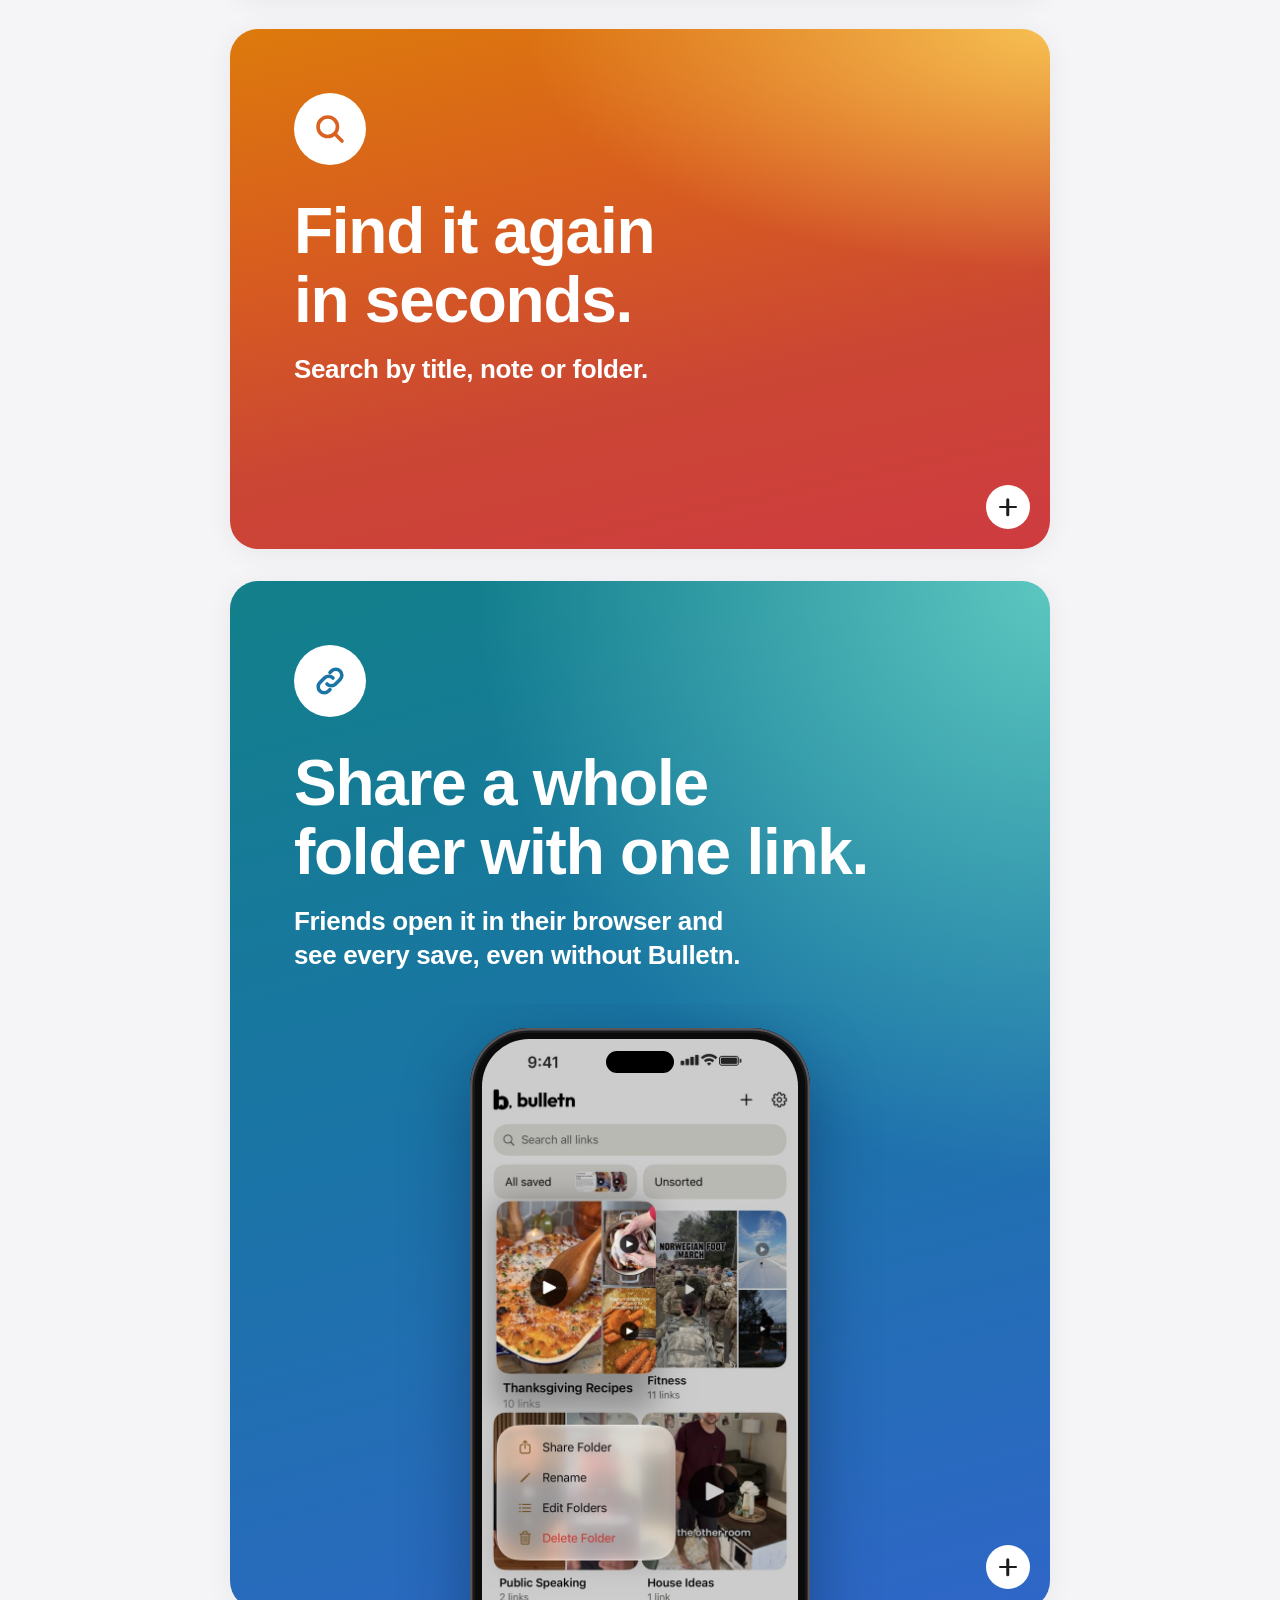
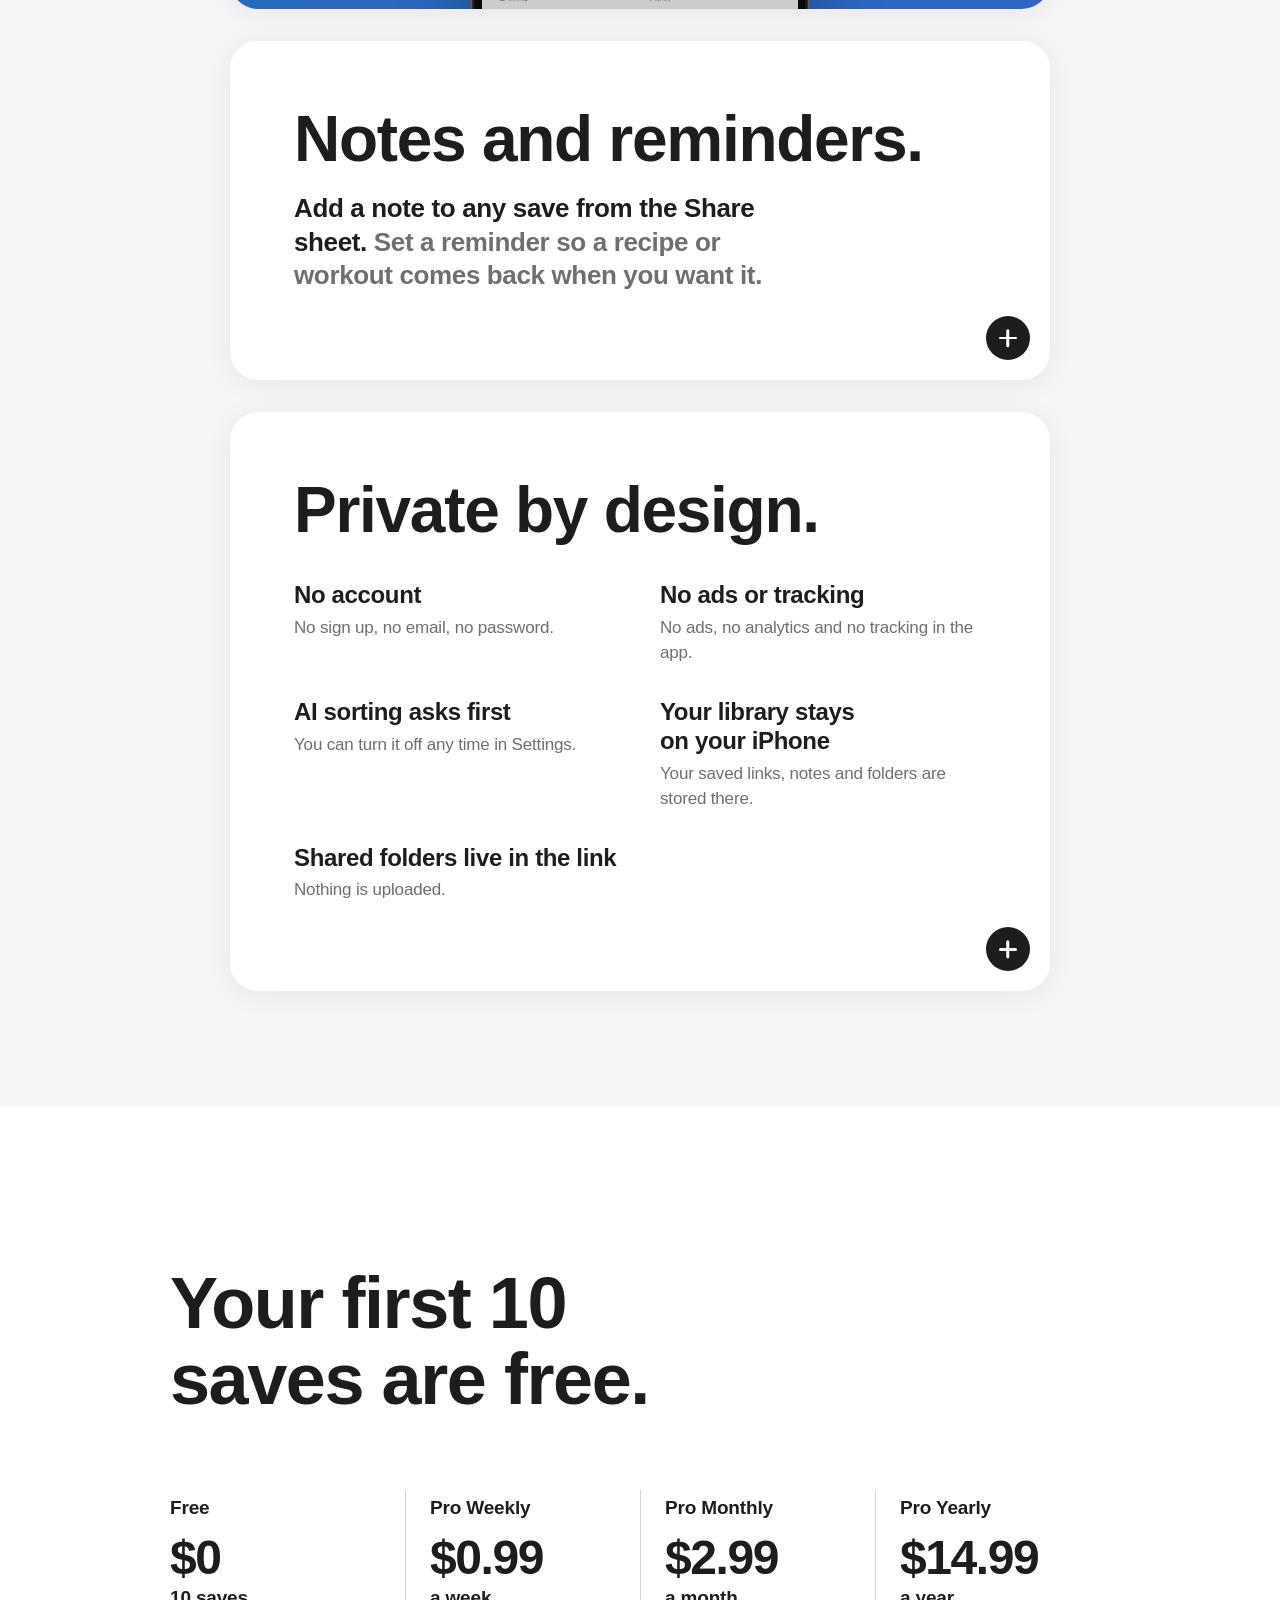
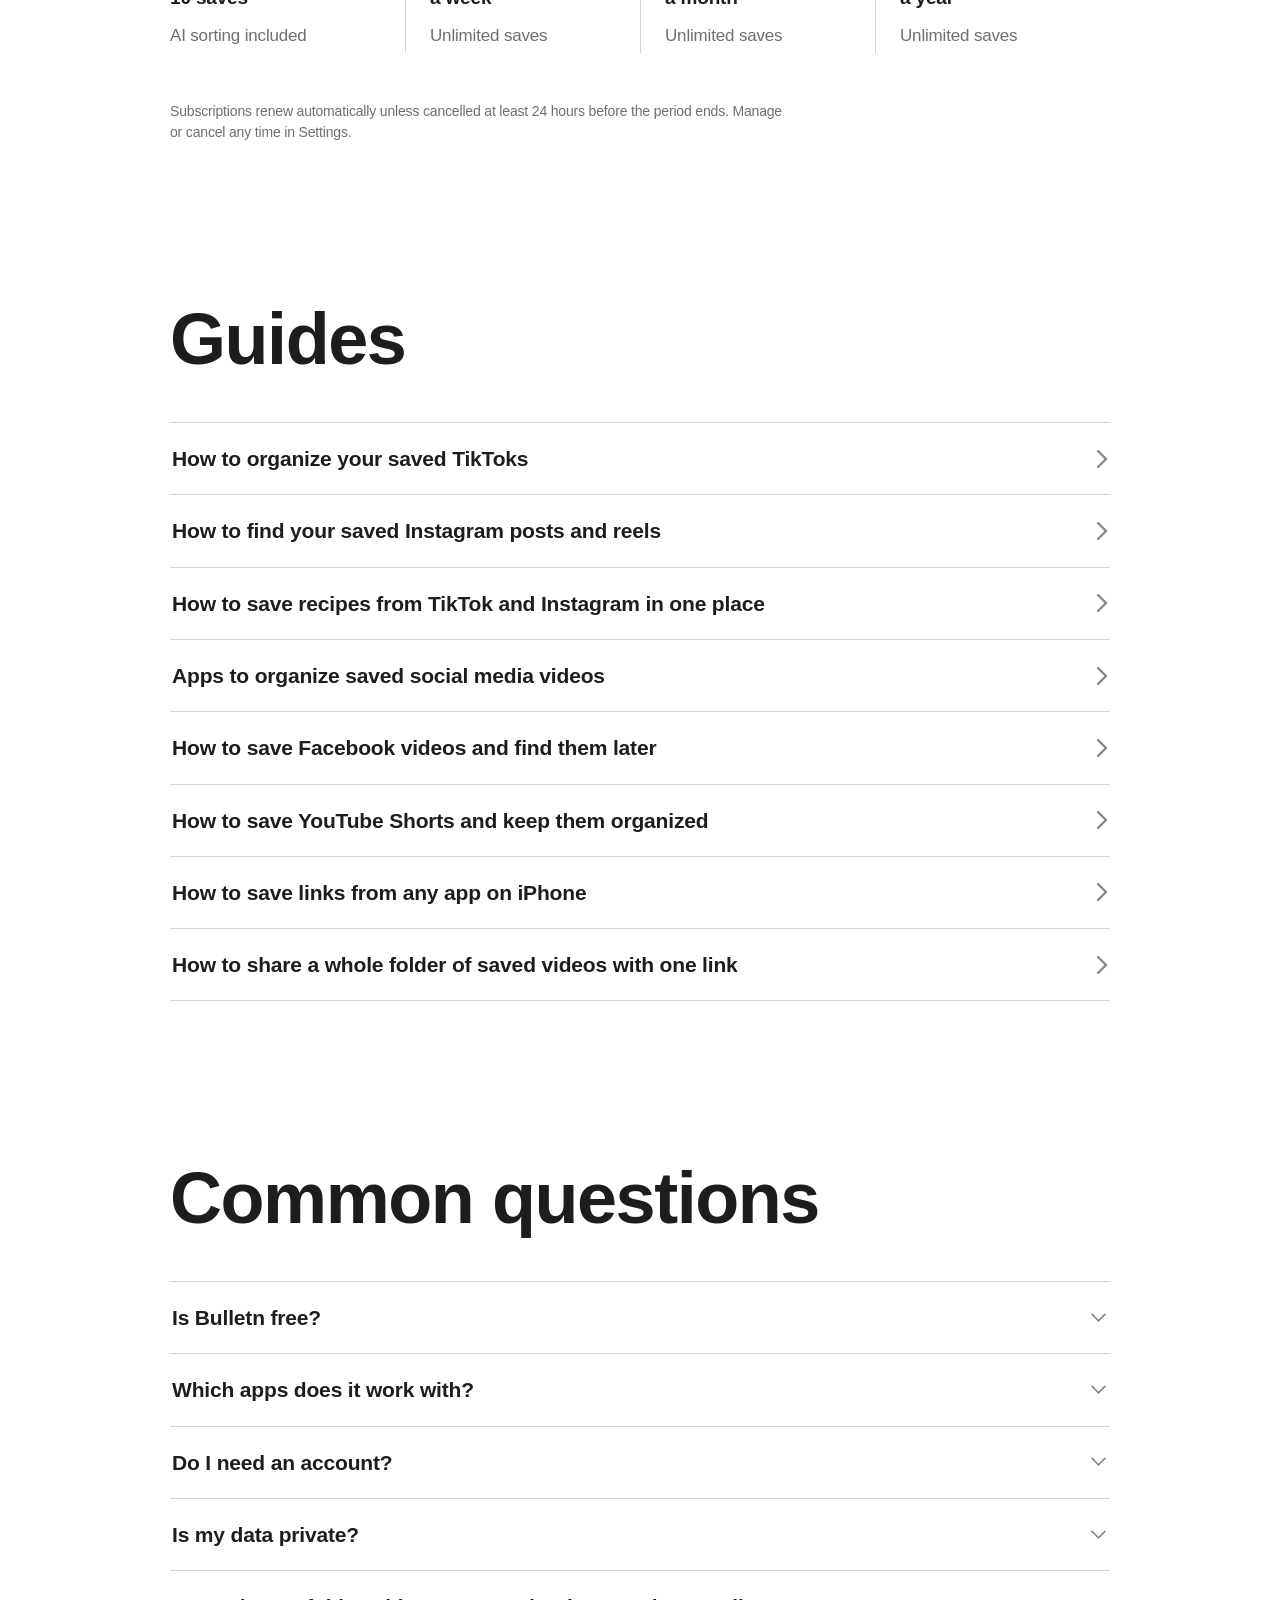
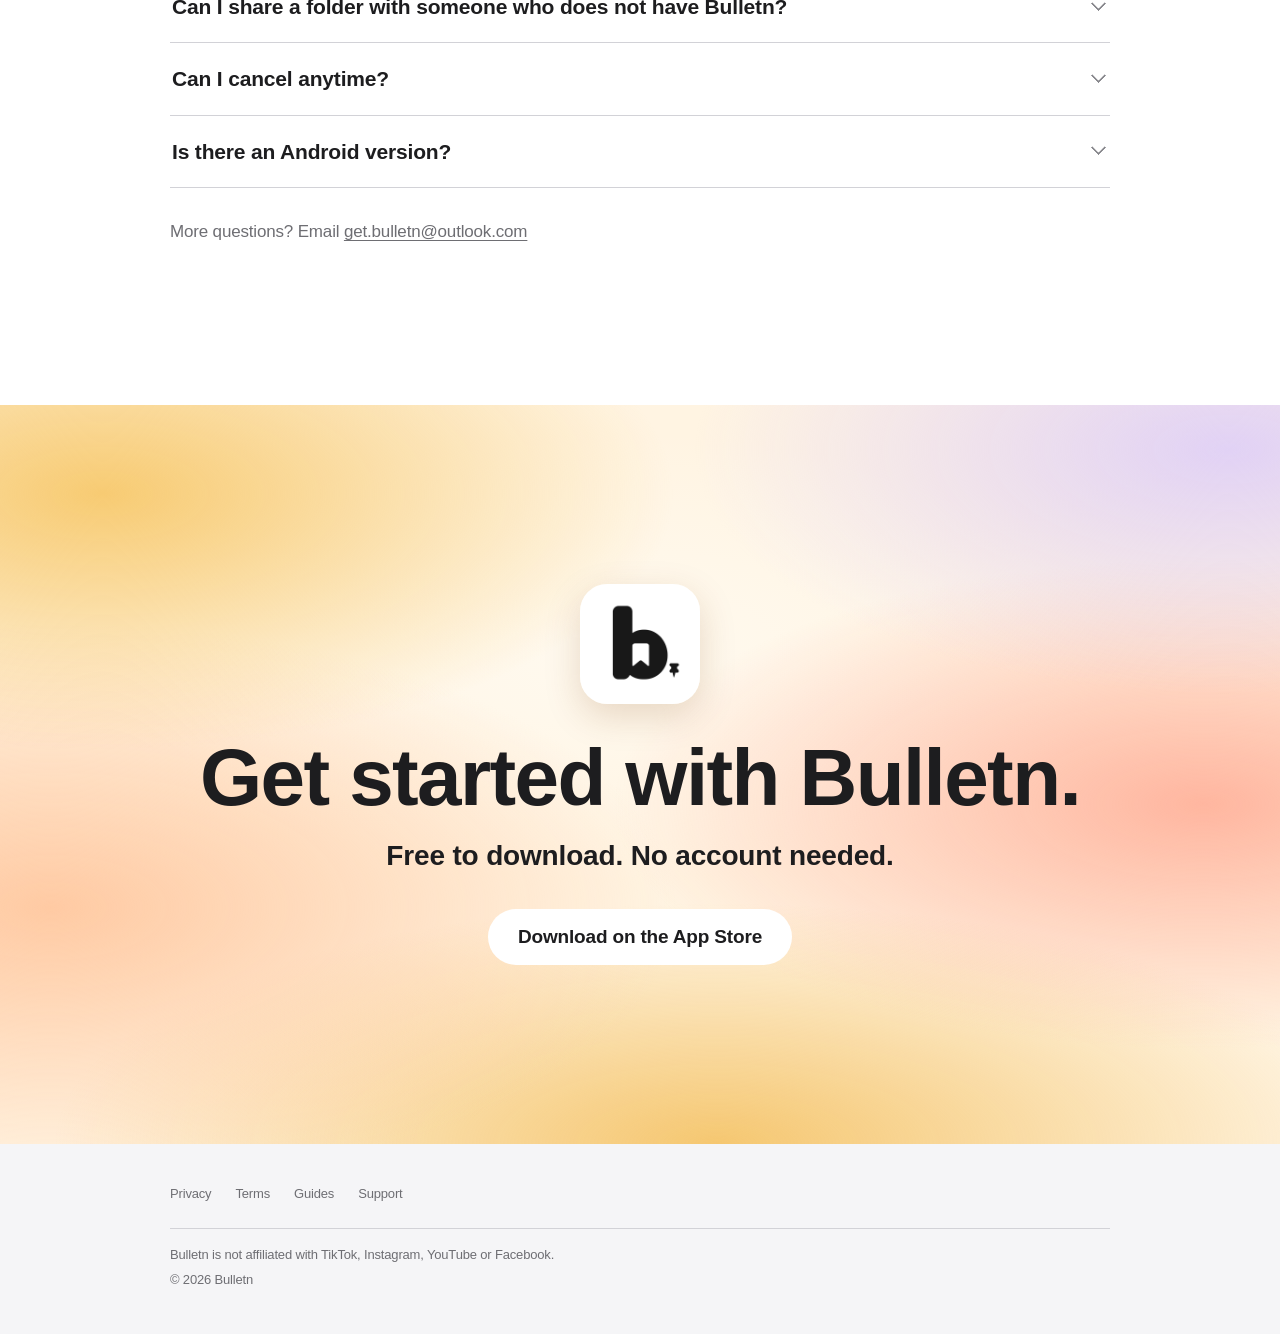
==== commit 6e5273c7: "SEO pass: home title and description, four new guides, sitemap Co-Authored-By: Claude Opus 5.5 <nore" ====
--- a/index.html
+++ b/index.html
@@ -3,17 +3,19 @@
 <head>
 <meta charset="utf-8">
 <meta name="viewport" content="width=device-width,initial-scale=1">
-<title>Bulletn: Sort Your Saved TikToks, Reels and Videos</title>
-<meta name="description" content="Save videos from TikTok, Instagram, YouTube and Facebook in one iPhone app. Bulletn sorts each save into the right folder for you.">
+<title>Bulletn: Save TikTok Videos and Instagram Reels in Folders</title>
+<meta name="description" content="An app to organize saved videos on iPhone. Save recipes from TikTok and Instagram, workouts and more, and Bulletn sorts them into folders.">
 <link rel="canonical" href="https://devonlambert03.github.io/bulletn/">
 <meta name="apple-itunes-app" content="app-id=6829573401">
 <meta property="og:type" content="website">
 <meta property="og:site_name" content="Bulletn">
-<meta property="og:title" content="Bulletn: Sort Your Saved TikToks, Reels and Videos">
-<meta property="og:description" content="Save videos from TikTok, Instagram, YouTube and Facebook in one iPhone app. Bulletn sorts each save into the right folder for you.">
+<meta property="og:title" content="Bulletn: Save TikTok Videos and Instagram Reels in Folders">
+<meta property="og:description" content="An app to organize saved videos on iPhone. Save recipes from TikTok and Instagram, workouts and more, and Bulletn sorts them into folders.">
 <meta property="og:url" content="https://devonlambert03.github.io/bulletn/">
 <meta property="og:image" content="https://devonlambert03.github.io/bulletn/assets/img/og.jpg">
 <meta name="twitter:card" content="summary_large_image">
+<meta name="twitter:title" content="Bulletn: Save TikTok Videos and Instagram Reels in Folders">
+<meta name="twitter:description" content="An app to organize saved videos on iPhone. Save recipes from TikTok and Instagram, workouts and more, and Bulletn sorts them into folders.">
 <meta name="color-scheme" content="light">
 <meta name="theme-color" content="#ffffff">
 <link rel="icon" type="image/png" sizes="32x32" href="favicon.png">
@@ -26,6 +28,11 @@
   "name": "Bulletn: Saved & Sorted",
   "operatingSystem": "iOS",
   "applicationCategory": "ProductivityApplication",
+  "offers": {
+    "@type": "Offer",
+    "price": "0",
+    "priceCurrency": "USD"
+  },
   "url": "https://devonlambert03.github.io/bulletn/",
   "downloadUrl": "https://apps.apple.com/app/bulletn-saved-sorted/id6829573401",
   "image": "https://devonlambert03.github.io/bulletn/assets/img/icon-512.png",
@@ -59,7 +66,7 @@
   <!-- Statement -->
   <section class="statement">
     <div class="wrap wrap-text">
-      <p>You save a recipe, a workout, a trip idea. Then it disappears into a saved tab, and when you need it, it is gone. Bulletn puts every link you save in one place, sorted into the right folder. It is private, and there is no account to make.</p>
+      <p>You save a recipe, a workout, a trip idea. Then it disappears into a saved tab, and when you need it, it is gone. Bulletn puts every link you save from TikTok, Instagram, Facebook and YouTube in one place, sorted into the right folder. It is private, and there is no account to make.</p>
     </div>
   </section>
 
@@ -168,6 +175,10 @@
         <li><a href="guides/find-saved-instagram-posts.html"><span>How to find your saved Instagram posts and reels</span><svg viewBox="0 0 12 20" aria-hidden="true"><path d="M2 2l8 8-8 8"/></svg></a></li>
         <li><a href="guides/save-recipes-from-tiktok-and-instagram.html"><span>How to save recipes from TikTok and Instagram in one place</span><svg viewBox="0 0 12 20" aria-hidden="true"><path d="M2 2l8 8-8 8"/></svg></a></li>
         <li><a href="guides/apps-to-organize-saved-videos.html"><span>Apps to organize saved social media videos</span><svg viewBox="0 0 12 20" aria-hidden="true"><path d="M2 2l8 8-8 8"/></svg></a></li>
+        <li><a href="guides/how-to-save-facebook-videos.html"><span>How to save Facebook videos and find them later</span><svg viewBox="0 0 12 20" aria-hidden="true"><path d="M2 2l8 8-8 8"/></svg></a></li>
+        <li><a href="guides/save-youtube-shorts.html"><span>How to save YouTube Shorts and keep them organized</span><svg viewBox="0 0 12 20" aria-hidden="true"><path d="M2 2l8 8-8 8"/></svg></a></li>
+        <li><a href="guides/save-links-from-any-app-iphone.html"><span>How to save links from any app on iPhone</span><svg viewBox="0 0 12 20" aria-hidden="true"><path d="M2 2l8 8-8 8"/></svg></a></li>
+        <li><a href="guides/share-a-folder-of-videos.html"><span>How to share a whole folder of saved videos with one link</span><svg viewBox="0 0 12 20" aria-hidden="true"><path d="M2 2l8 8-8 8"/></svg></a></li>
       </ul>
     </div>
   </section>
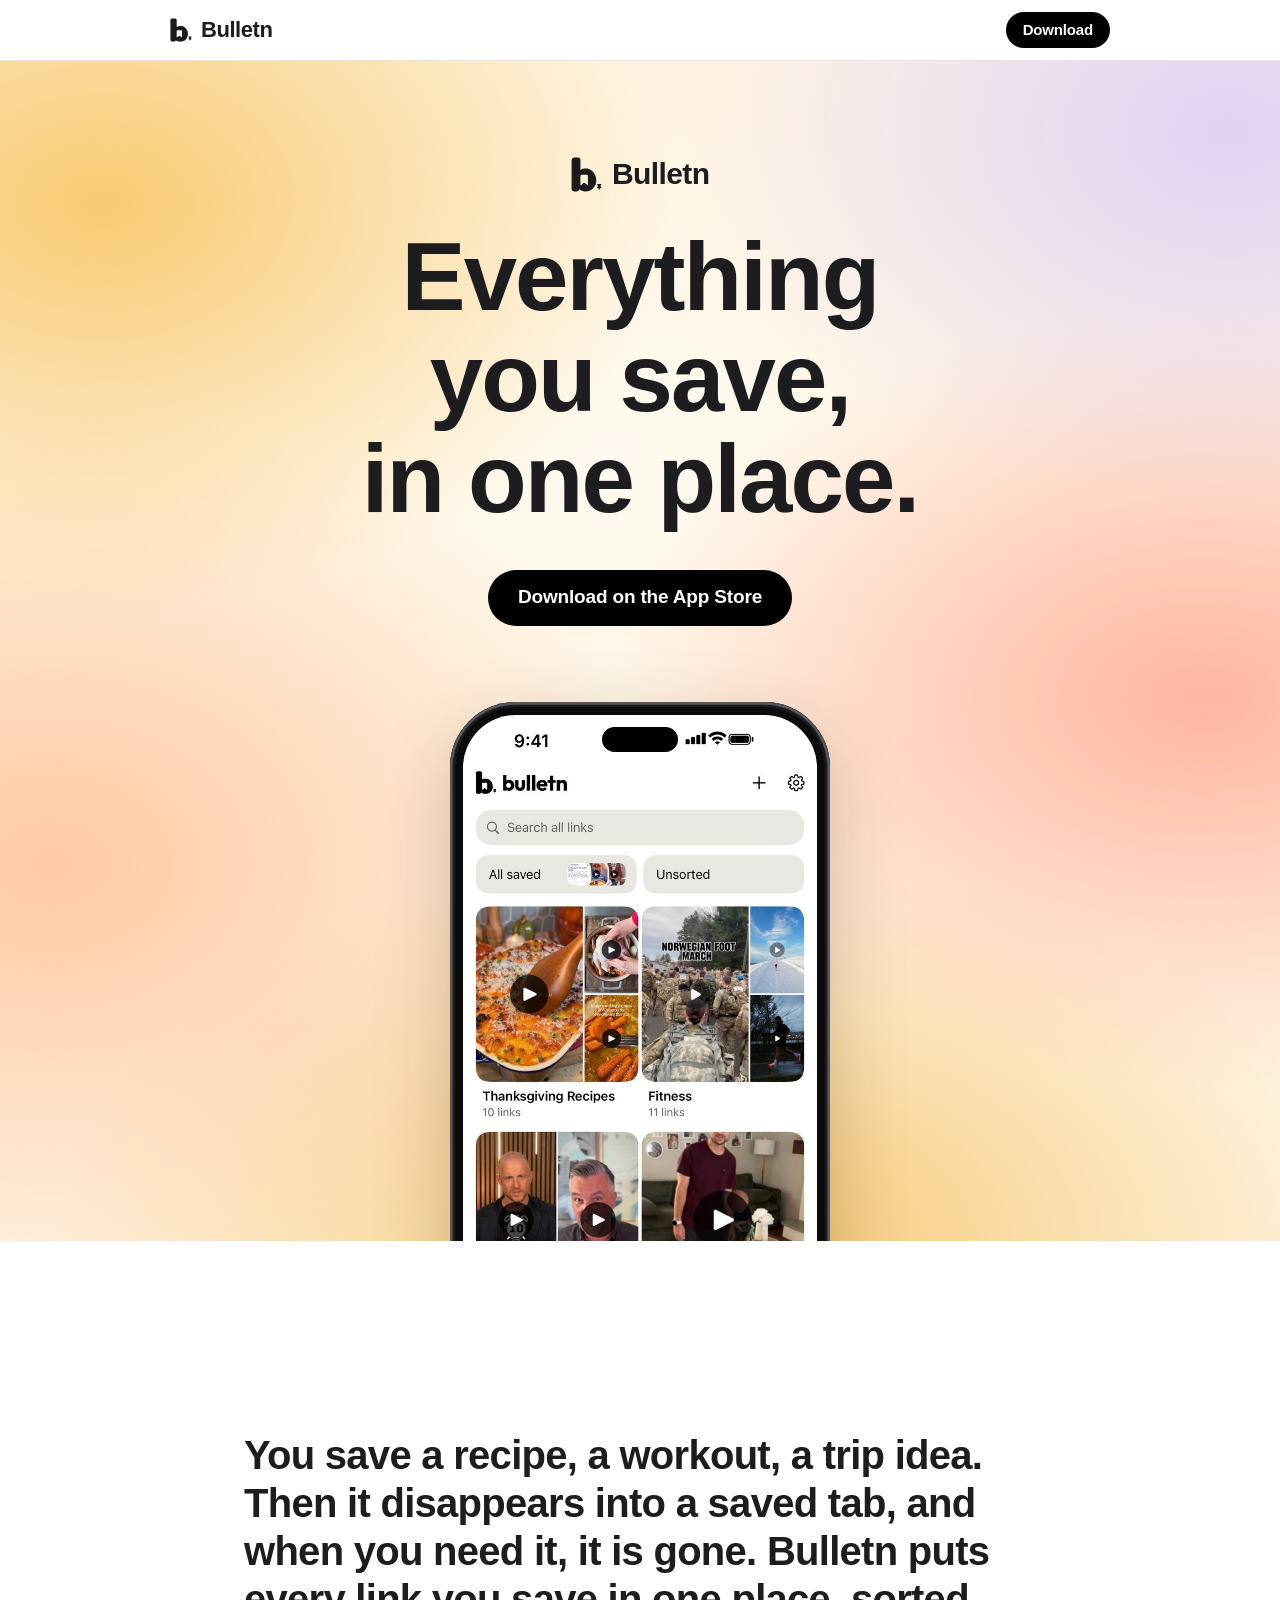
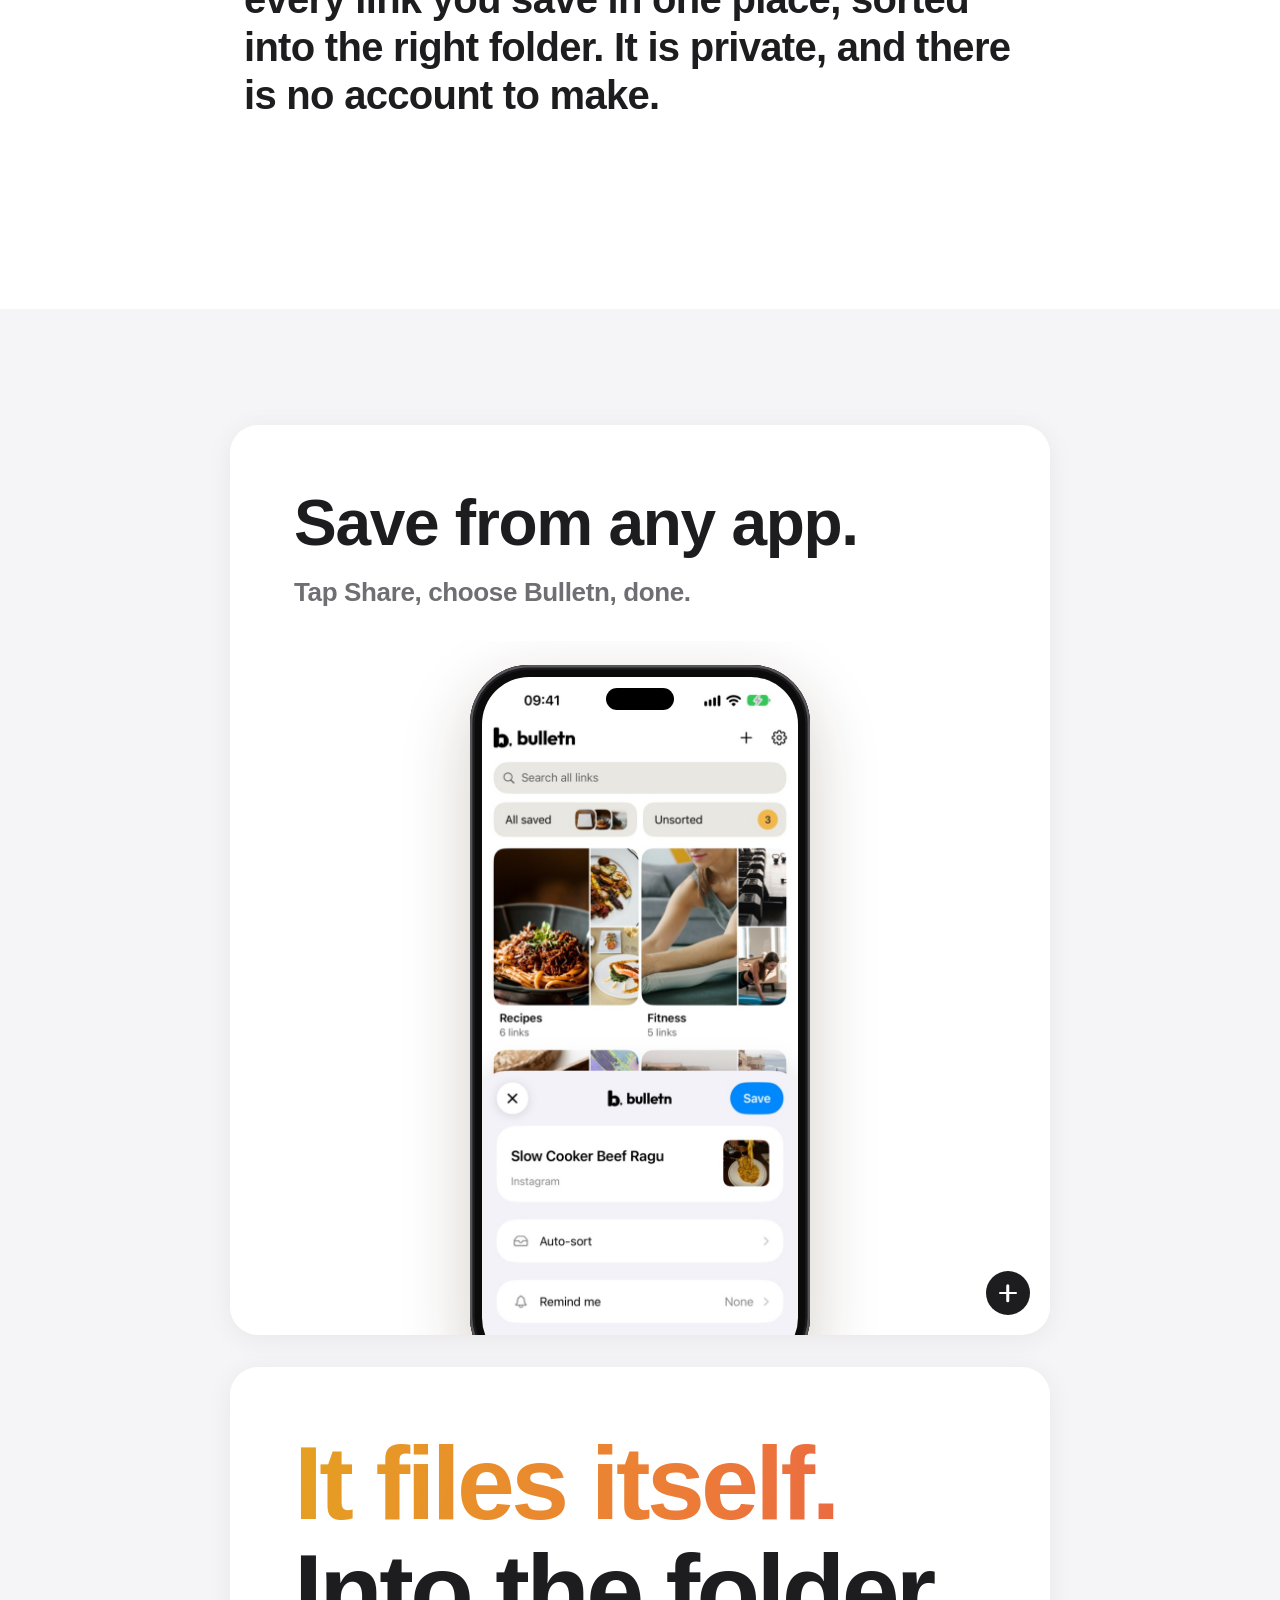
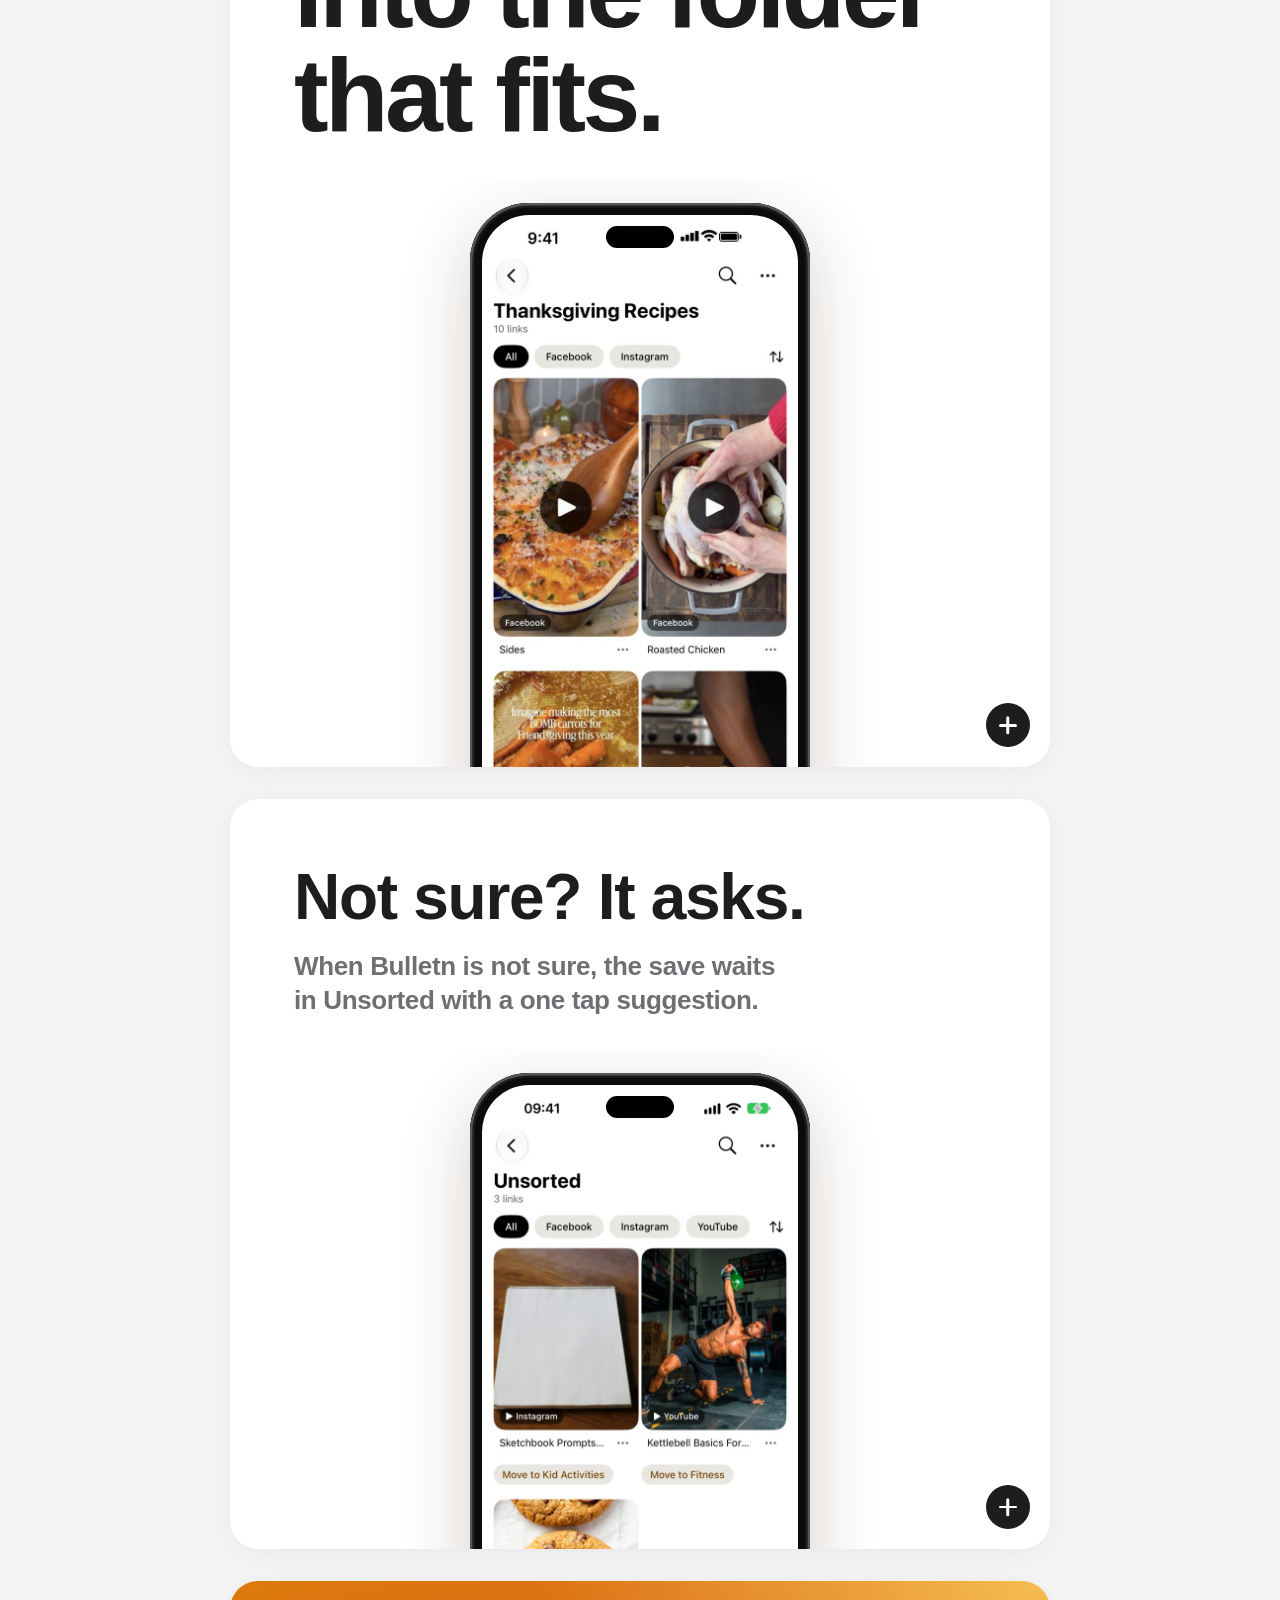
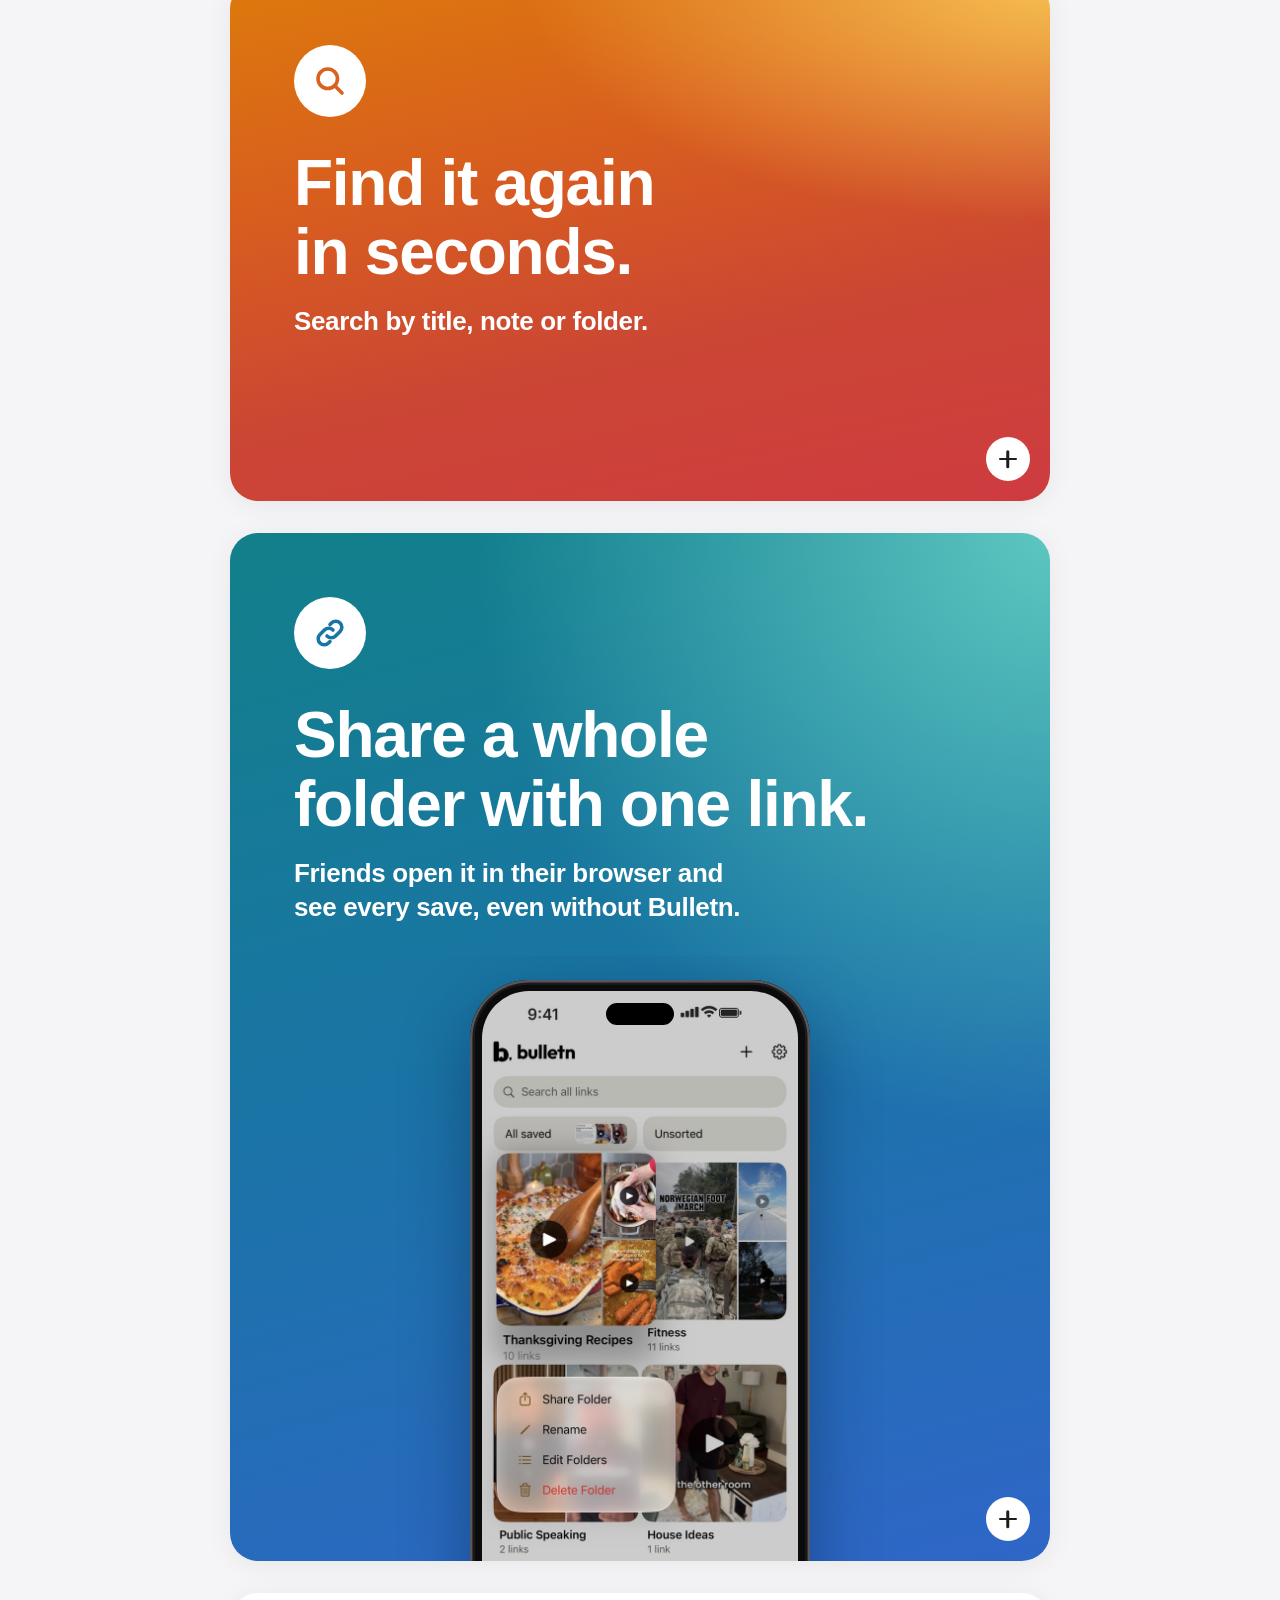
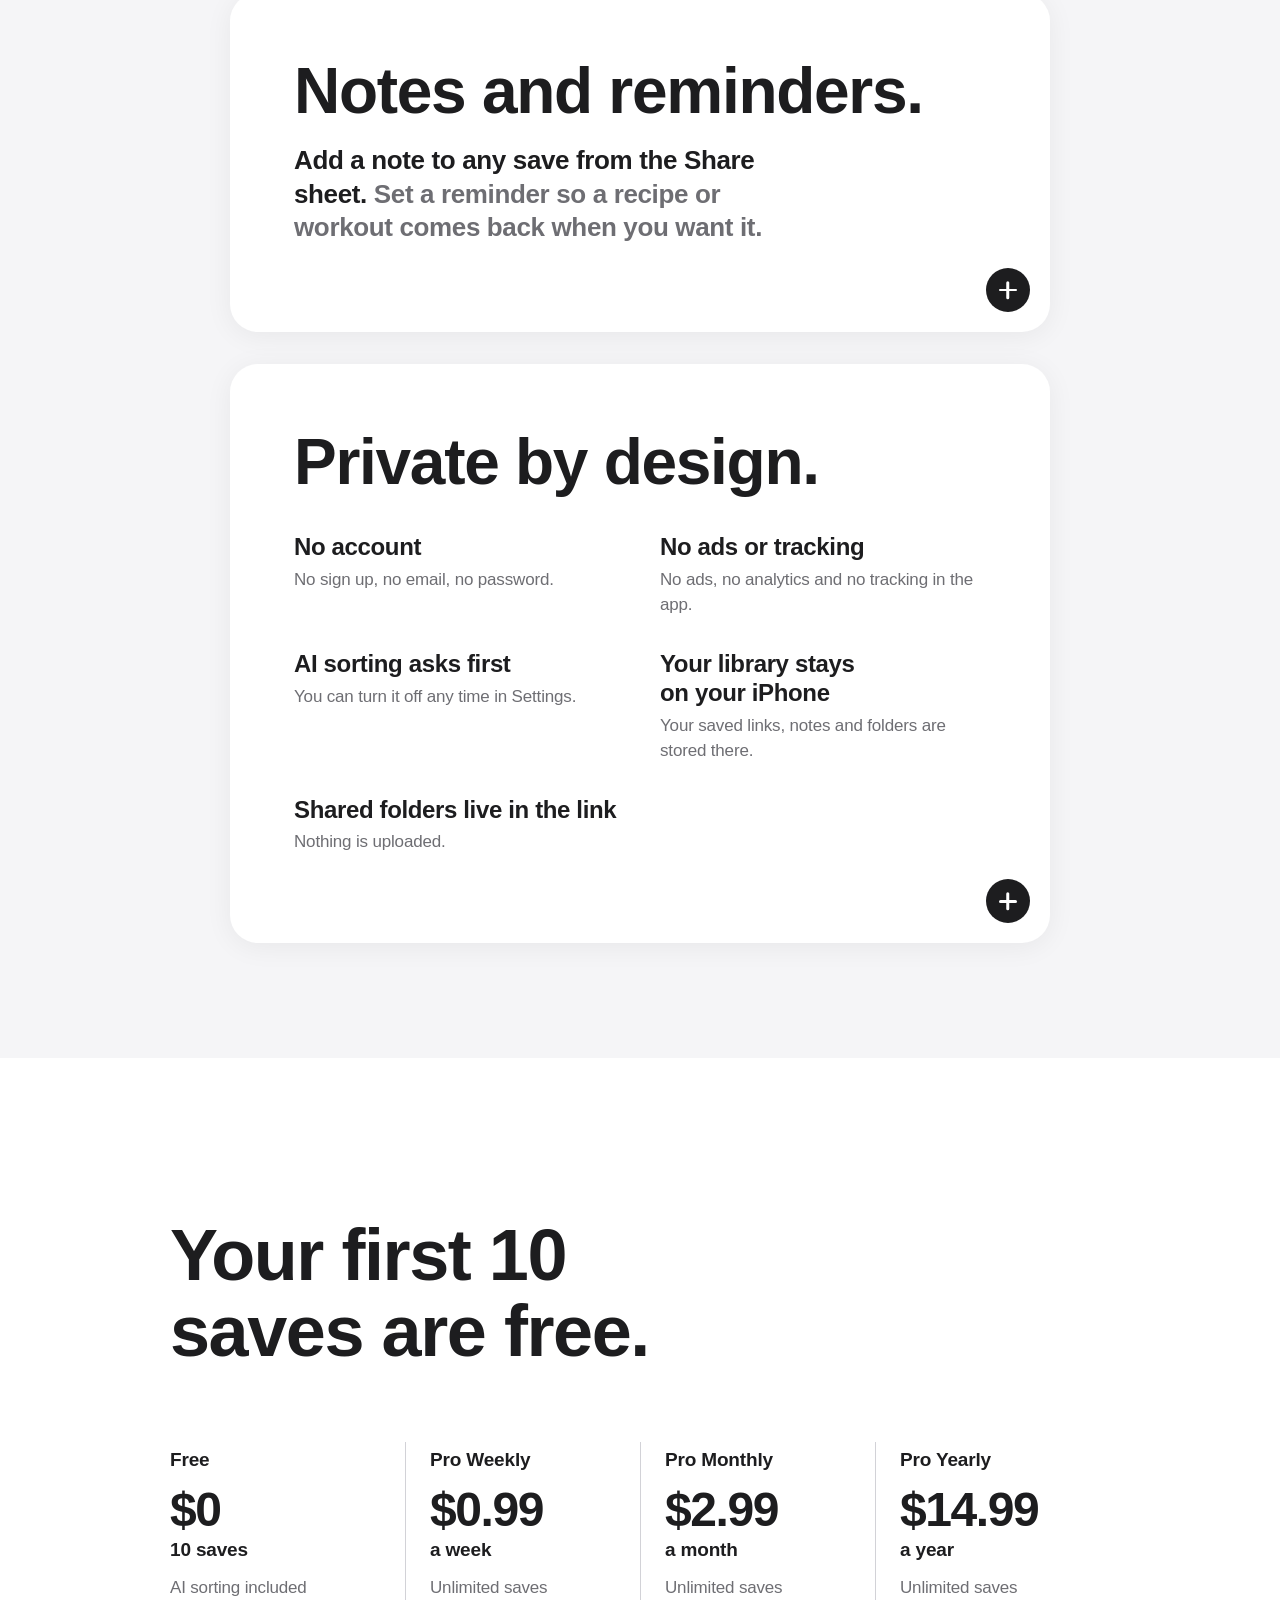
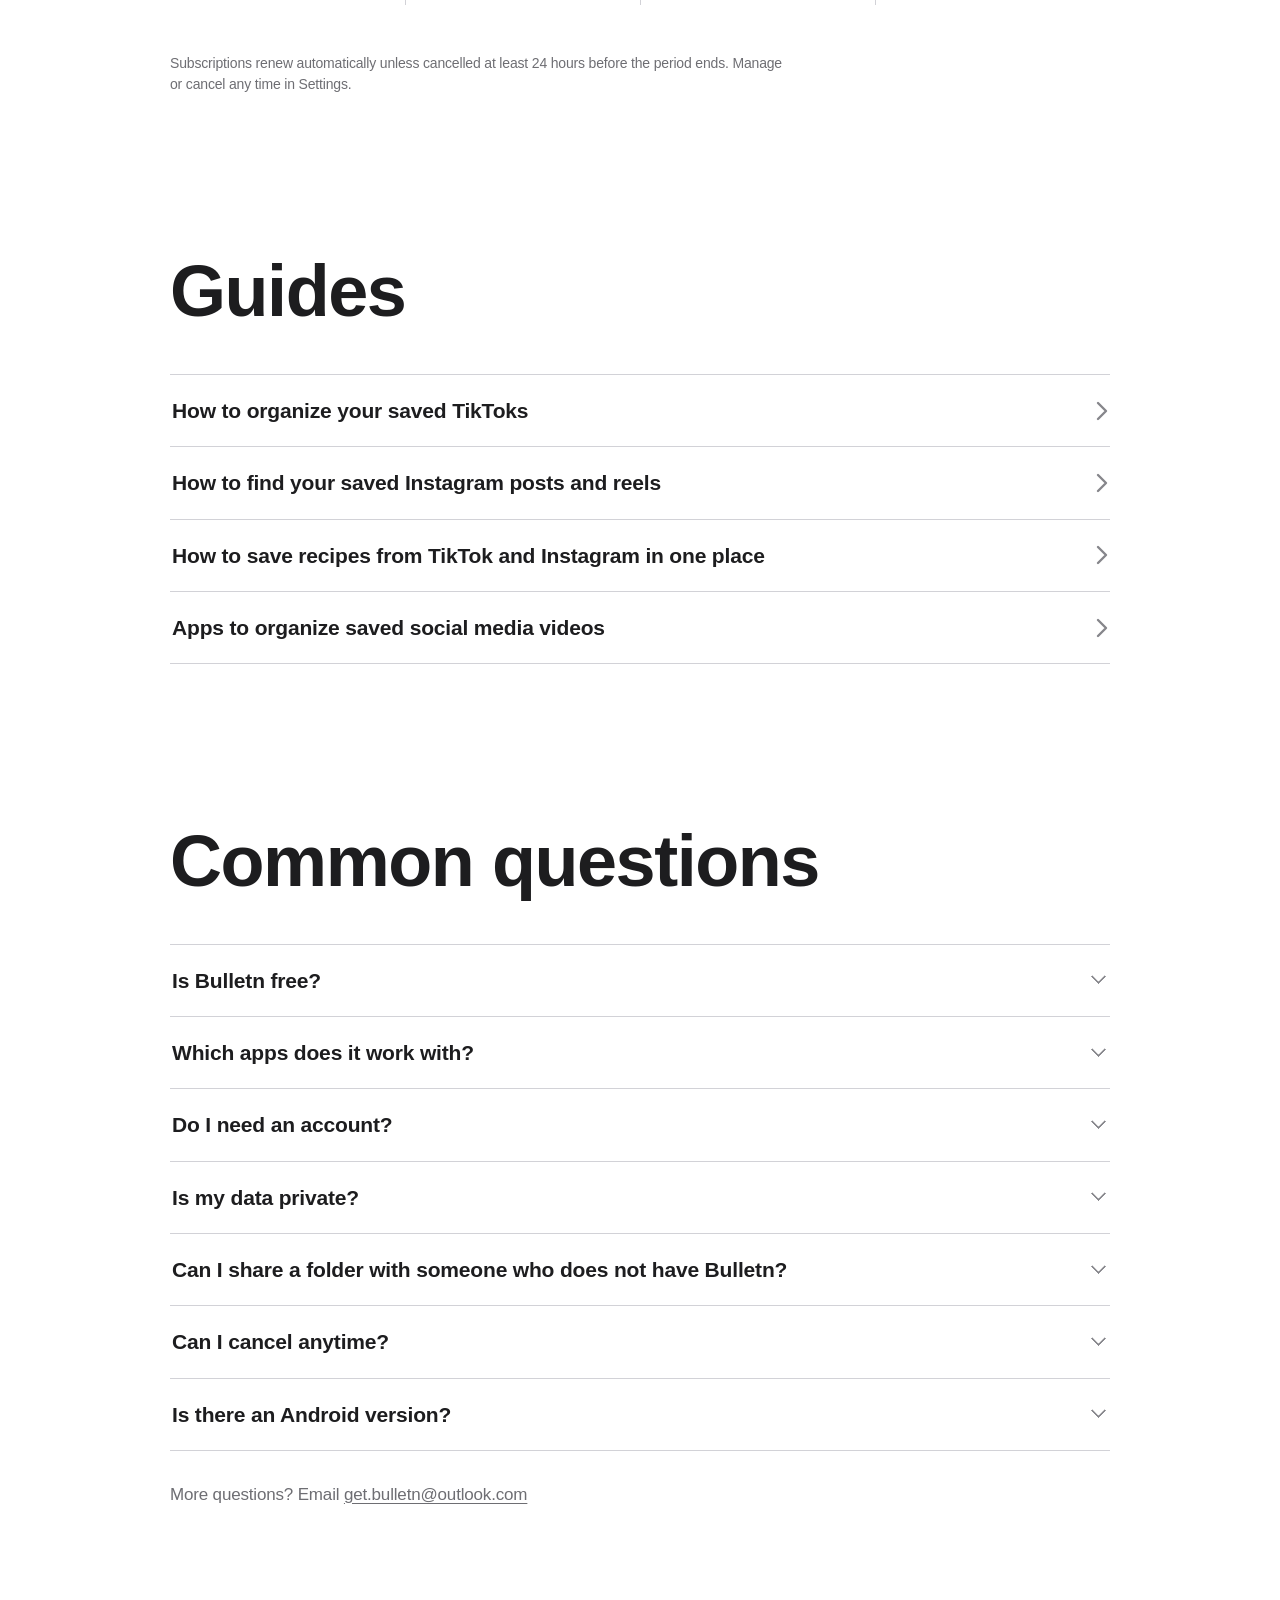
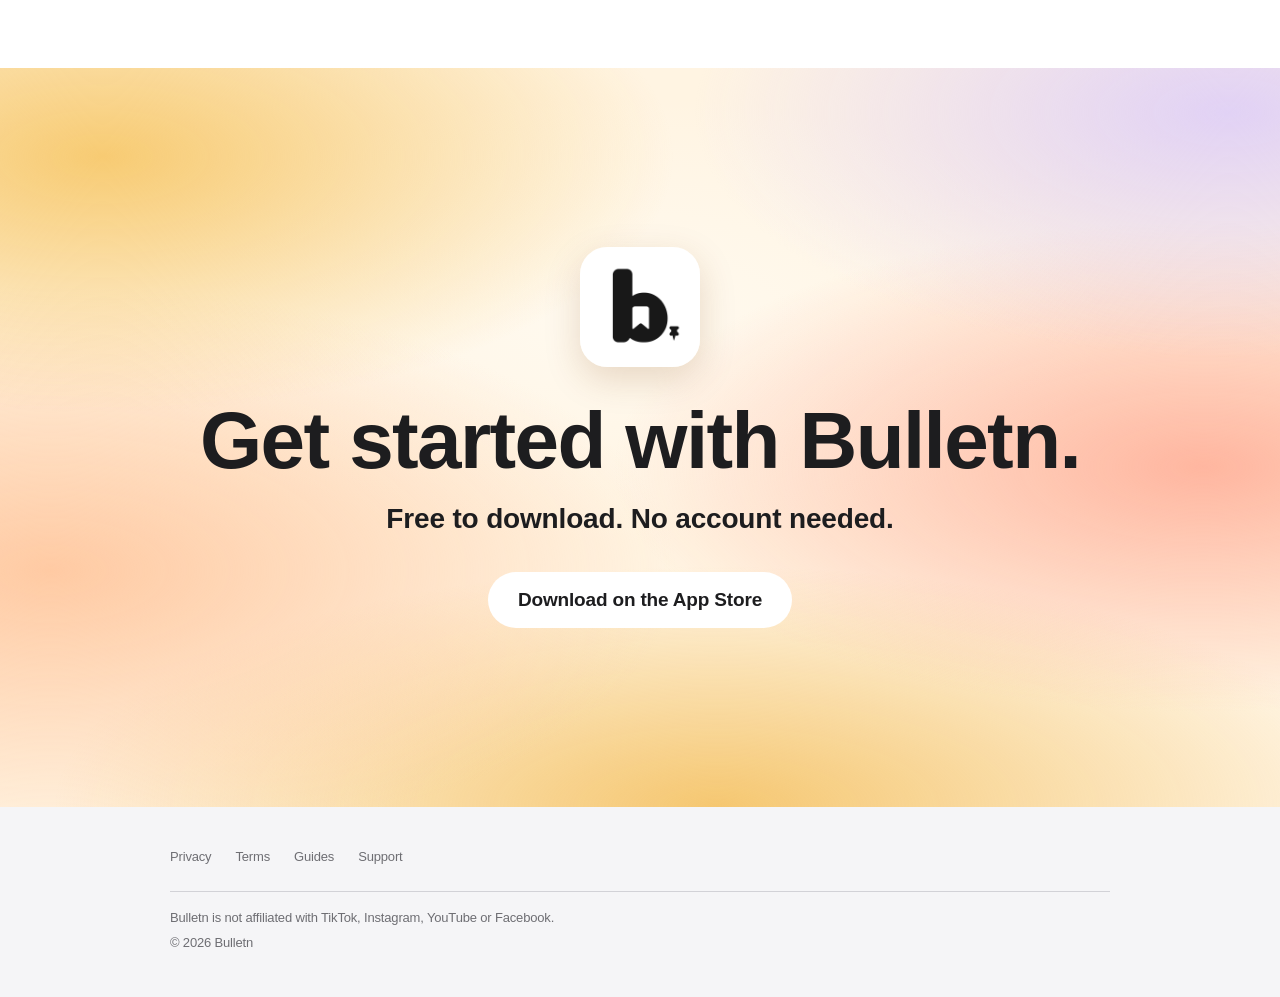
==== commit b3a5ff98: "Site: Google Search Console verification tag" ====
--- a/index.html
+++ b/index.html
@@ -3,19 +3,18 @@
 <head>
 <meta charset="utf-8">
 <meta name="viewport" content="width=device-width,initial-scale=1">
-<title>Bulletn: Save TikTok Videos and Instagram Reels in Folders</title>
-<meta name="description" content="An app to organize saved videos on iPhone. Save recipes from TikTok and Instagram, workouts and more, and Bulletn sorts them into folders.">
+<title>Bulletn: Sort Your Saved TikToks, Reels and Videos</title>
+<meta name="description" content="Save videos from TikTok, Instagram, YouTube and Facebook in one iPhone app. Bulletn sorts each save into the right folder for you.">
+<meta name="google-site-verification" content="Mzmdk32kfFuUUHK0aJFdj_tilaKGYDsDoaIWpugZbo8" />
 <link rel="canonical" href="https://devonlambert03.github.io/bulletn/">
 <meta name="apple-itunes-app" content="app-id=6829573401">
 <meta property="og:type" content="website">
 <meta property="og:site_name" content="Bulletn">
-<meta property="og:title" content="Bulletn: Save TikTok Videos and Instagram Reels in Folders">
-<meta property="og:description" content="An app to organize saved videos on iPhone. Save recipes from TikTok and Instagram, workouts and more, and Bulletn sorts them into folders.">
+<meta property="og:title" content="Bulletn: Sort Your Saved TikToks, Reels and Videos">
+<meta property="og:description" content="Save videos from TikTok, Instagram, YouTube and Facebook in one iPhone app. Bulletn sorts each save into the right folder for you.">
 <meta property="og:url" content="https://devonlambert03.github.io/bulletn/">
 <meta property="og:image" content="https://devonlambert03.github.io/bulletn/assets/img/og.jpg">
 <meta name="twitter:card" content="summary_large_image">
-<meta name="twitter:title" content="Bulletn: Save TikTok Videos and Instagram Reels in Folders">
-<meta name="twitter:description" content="An app to organize saved videos on iPhone. Save recipes from TikTok and Instagram, workouts and more, and Bulletn sorts them into folders.">
 <meta name="color-scheme" content="light">
 <meta name="theme-color" content="#ffffff">
 <link rel="icon" type="image/png" sizes="32x32" href="favicon.png">
@@ -28,11 +27,6 @@
   "name": "Bulletn: Saved & Sorted",
   "operatingSystem": "iOS",
   "applicationCategory": "ProductivityApplication",
-  "offers": {
-    "@type": "Offer",
-    "price": "0",
-    "priceCurrency": "USD"
-  },
   "url": "https://devonlambert03.github.io/bulletn/",
   "downloadUrl": "https://apps.apple.com/app/bulletn-saved-sorted/id6829573401",
   "image": "https://devonlambert03.github.io/bulletn/assets/img/icon-512.png",
@@ -66,7 +60,7 @@
   <!-- Statement -->
   <section class="statement">
     <div class="wrap wrap-text">
-      <p>You save a recipe, a workout, a trip idea. Then it disappears into a saved tab, and when you need it, it is gone. Bulletn puts every link you save from TikTok, Instagram, Facebook and YouTube in one place, sorted into the right folder. It is private, and there is no account to make.</p>
+      <p>You save a recipe, a workout, a trip idea. Then it disappears into a saved tab, and when you need it, it is gone. Bulletn puts every link you save in one place, sorted into the right folder. It is private, and there is no account to make.</p>
     </div>
   </section>
 
@@ -175,10 +169,6 @@
         <li><a href="guides/find-saved-instagram-posts.html"><span>How to find your saved Instagram posts and reels</span><svg viewBox="0 0 12 20" aria-hidden="true"><path d="M2 2l8 8-8 8"/></svg></a></li>
         <li><a href="guides/save-recipes-from-tiktok-and-instagram.html"><span>How to save recipes from TikTok and Instagram in one place</span><svg viewBox="0 0 12 20" aria-hidden="true"><path d="M2 2l8 8-8 8"/></svg></a></li>
         <li><a href="guides/apps-to-organize-saved-videos.html"><span>Apps to organize saved social media videos</span><svg viewBox="0 0 12 20" aria-hidden="true"><path d="M2 2l8 8-8 8"/></svg></a></li>
-        <li><a href="guides/how-to-save-facebook-videos.html"><span>How to save Facebook videos and find them later</span><svg viewBox="0 0 12 20" aria-hidden="true"><path d="M2 2l8 8-8 8"/></svg></a></li>
-        <li><a href="guides/save-youtube-shorts.html"><span>How to save YouTube Shorts and keep them organized</span><svg viewBox="0 0 12 20" aria-hidden="true"><path d="M2 2l8 8-8 8"/></svg></a></li>
-        <li><a href="guides/save-links-from-any-app-iphone.html"><span>How to save links from any app on iPhone</span><svg viewBox="0 0 12 20" aria-hidden="true"><path d="M2 2l8 8-8 8"/></svg></a></li>
-        <li><a href="guides/share-a-folder-of-videos.html"><span>How to share a whole folder of saved videos with one link</span><svg viewBox="0 0 12 20" aria-hidden="true"><path d="M2 2l8 8-8 8"/></svg></a></li>
       </ul>
     </div>
   </section>
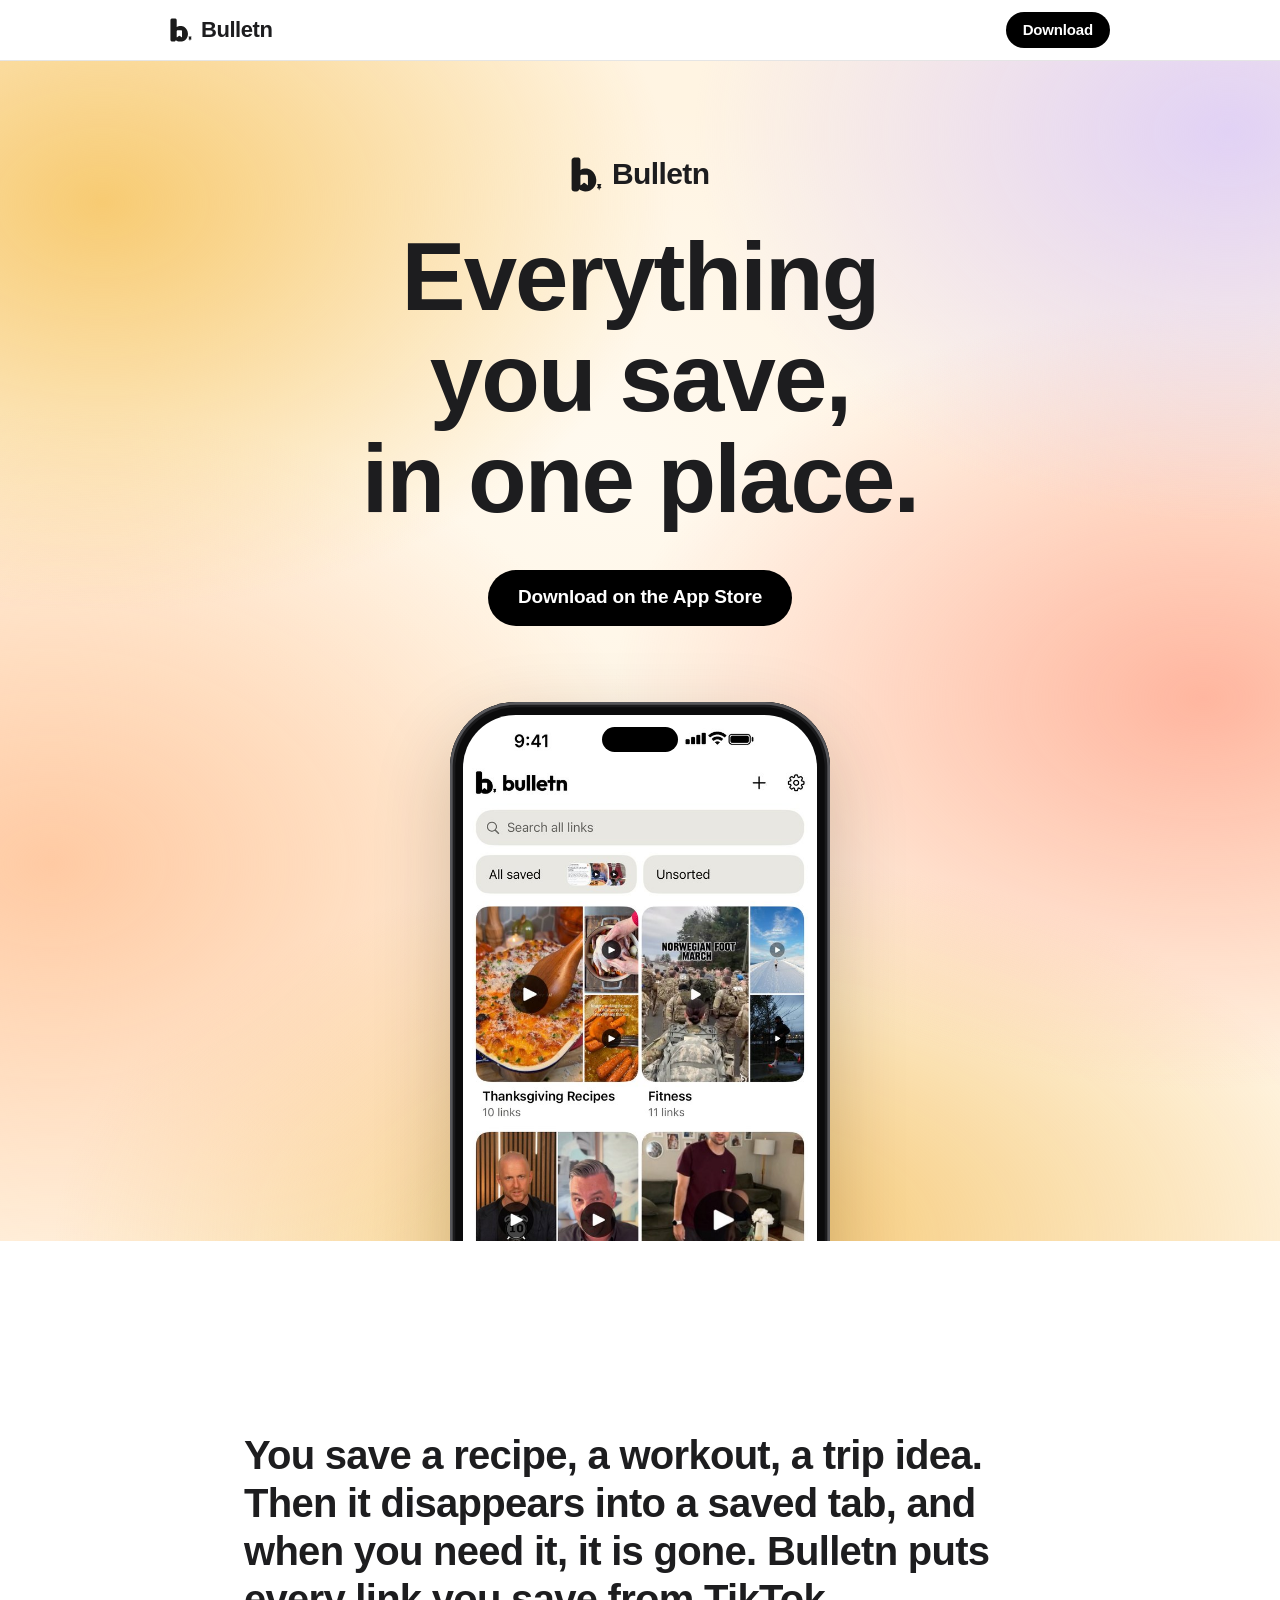
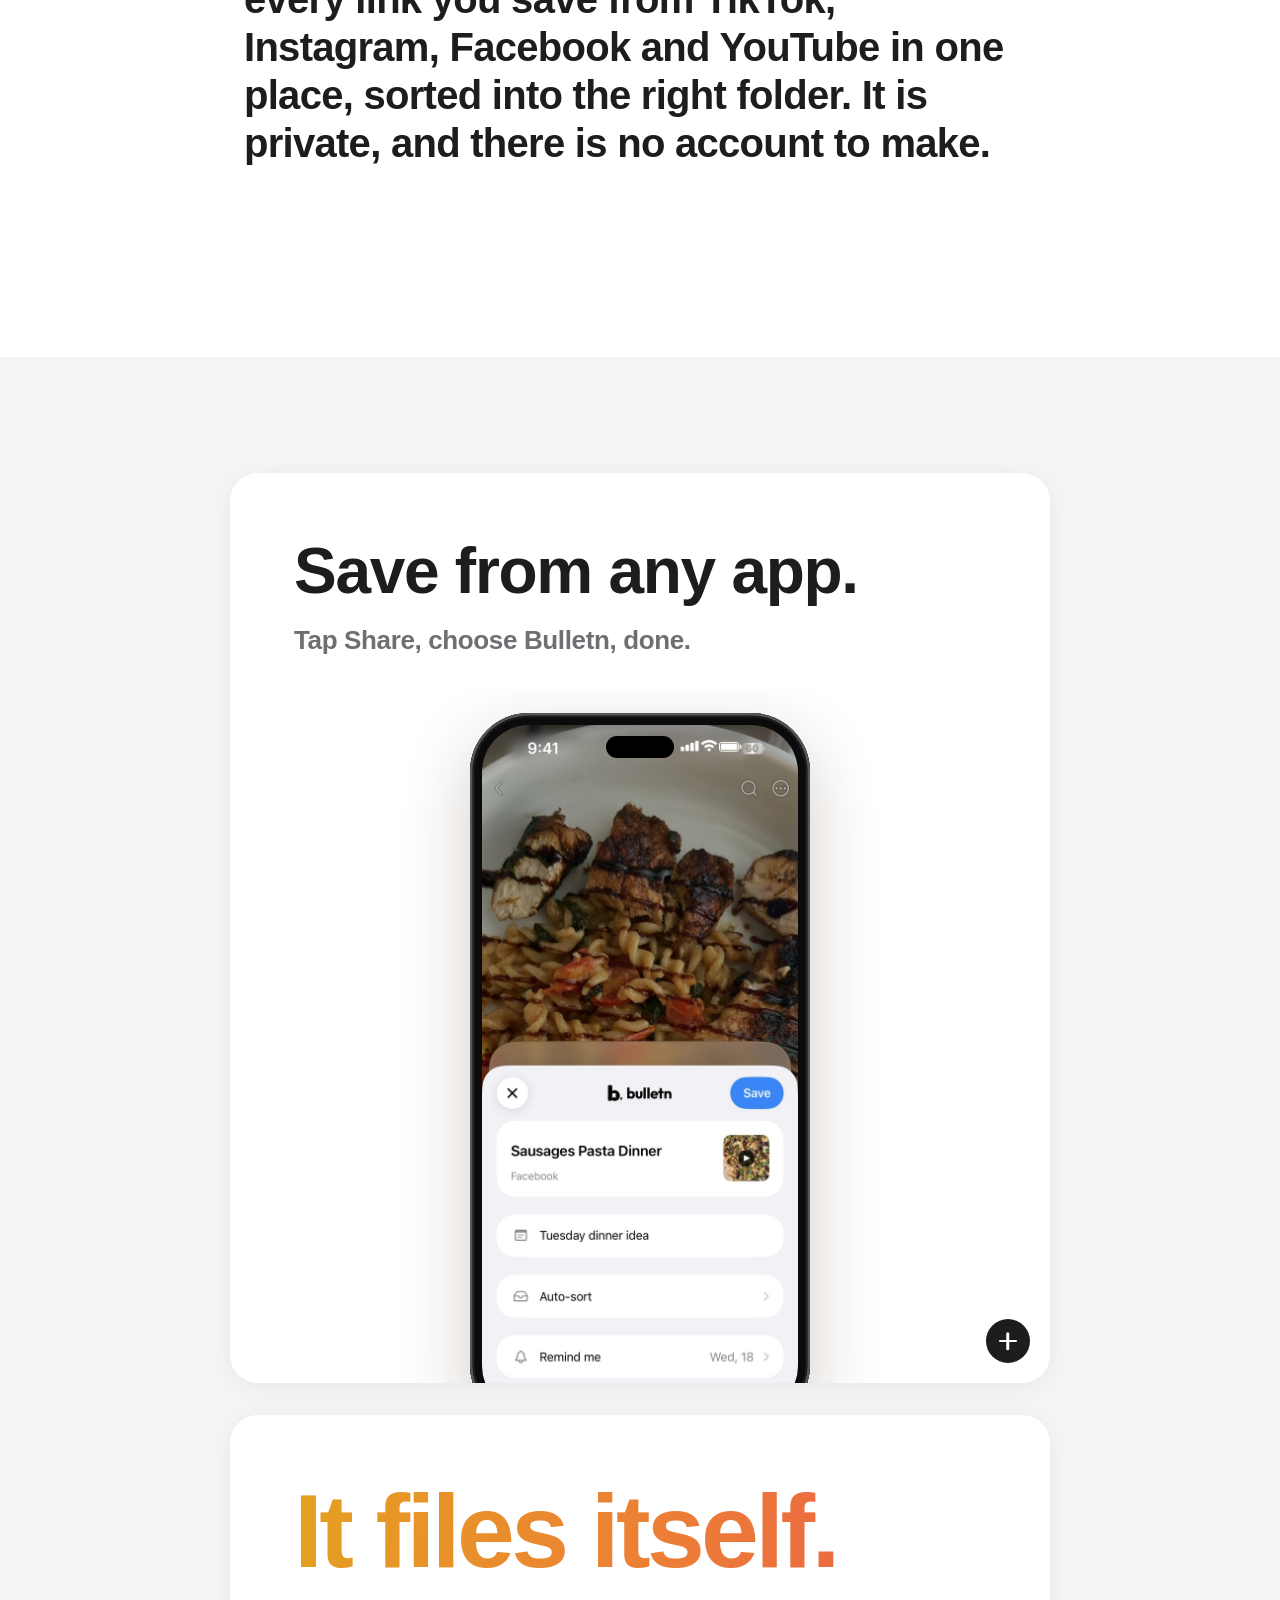
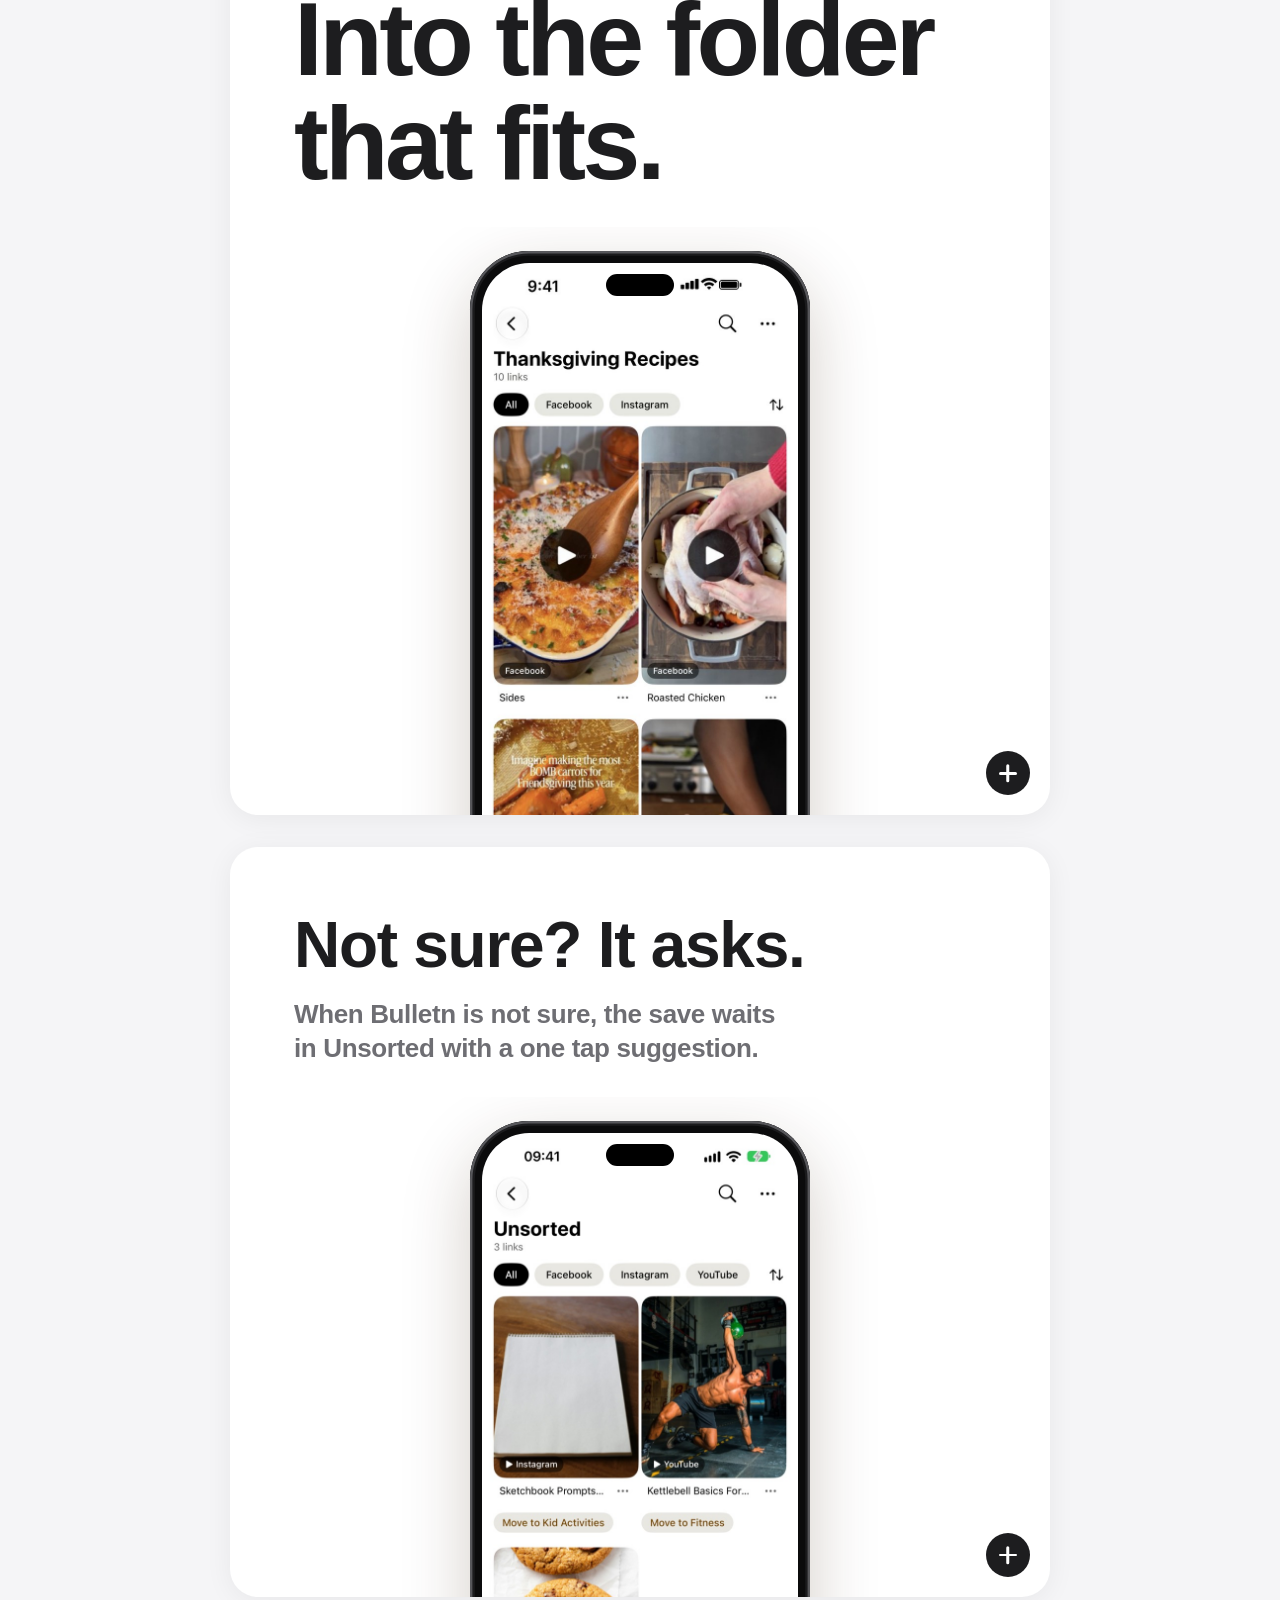
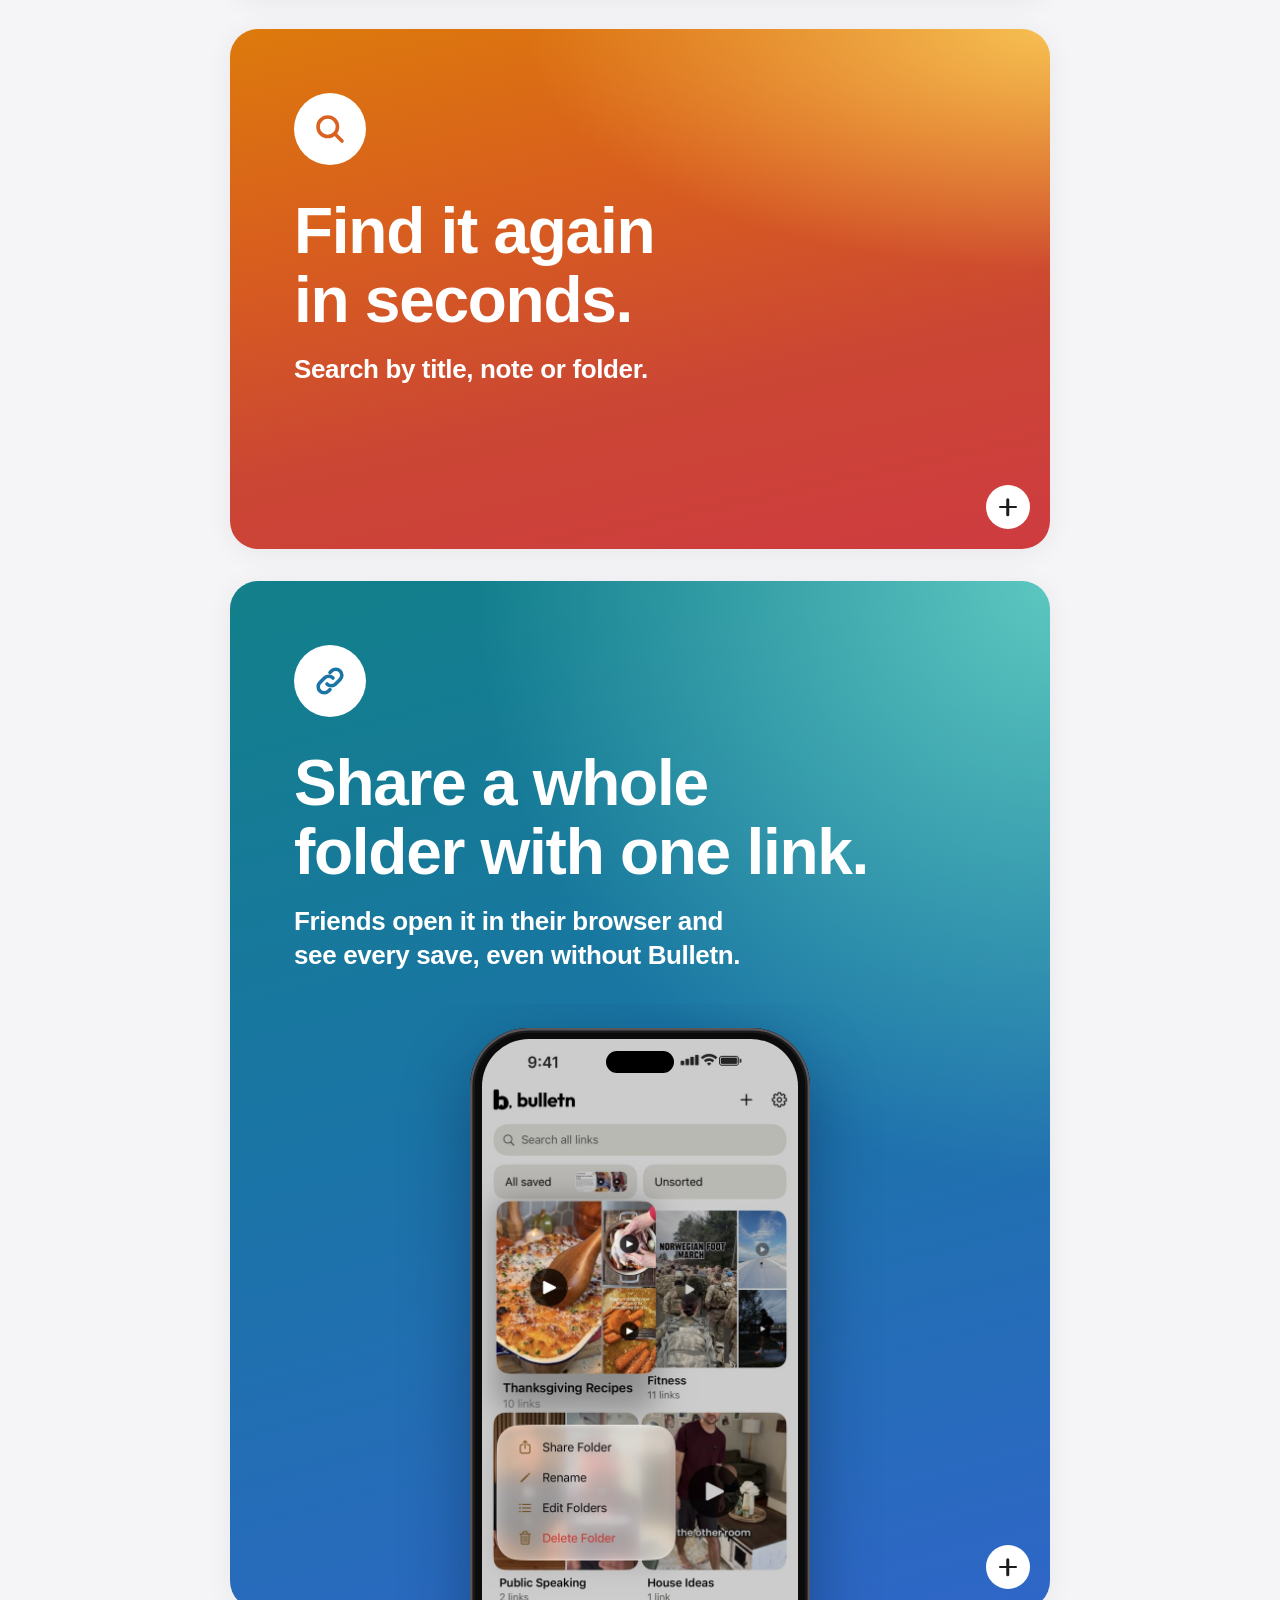
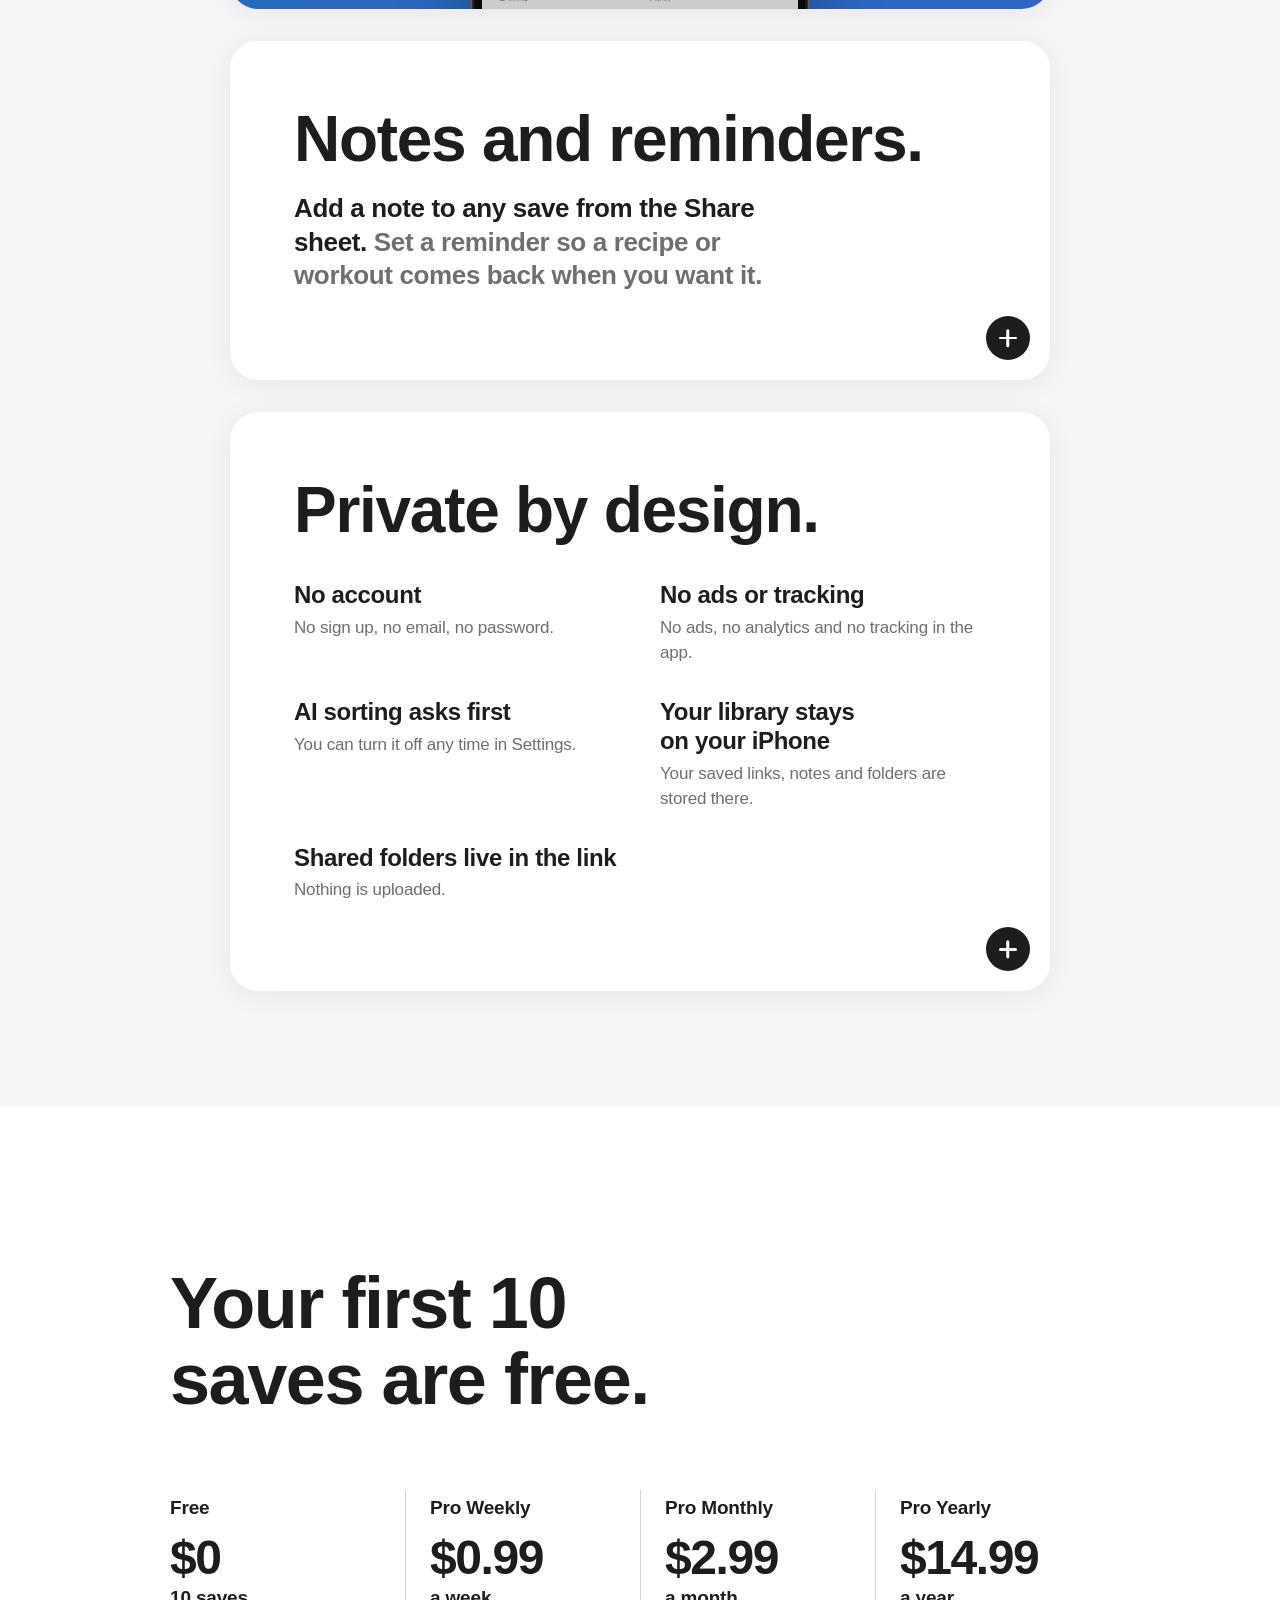
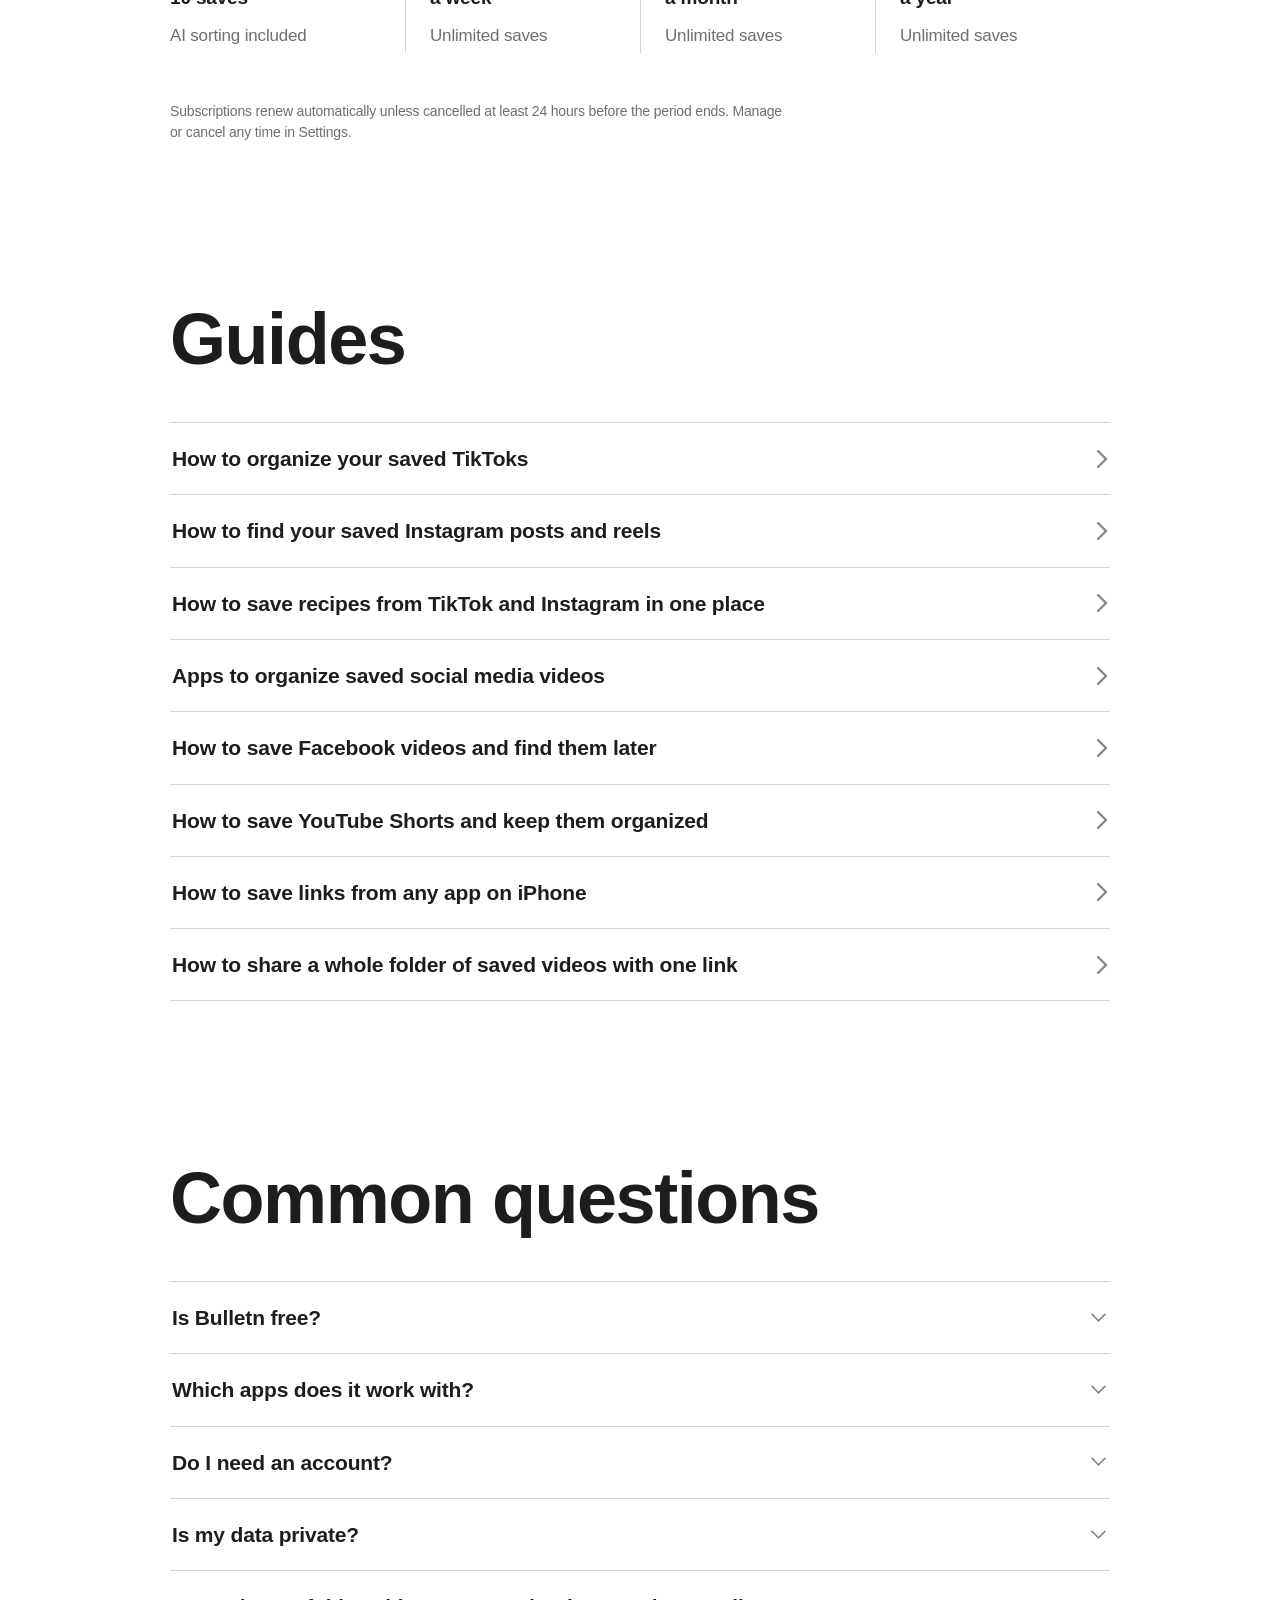
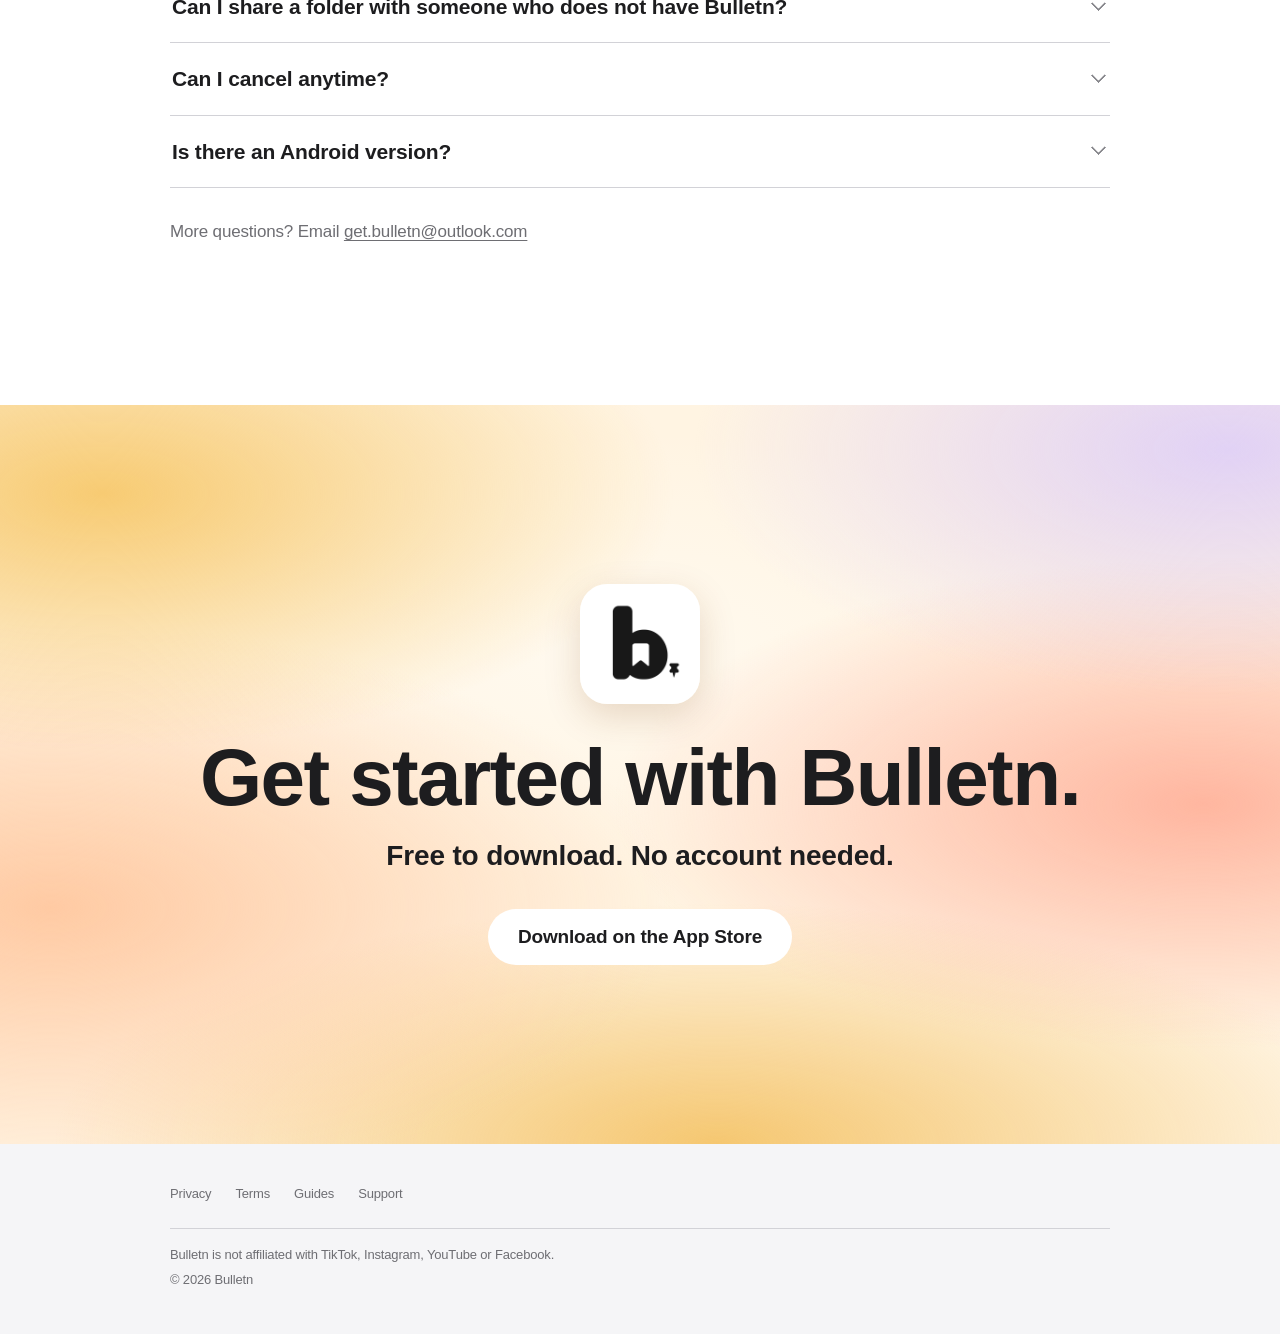
==== commit b60be5e6: "Merge seo1: SEO title, four guides, sitemap; Devon's share sheet photo; drop 'unlocks'" ====
--- a/index.html
+++ b/index.html
@@ -3,18 +3,20 @@
 <head>
 <meta charset="utf-8">
 <meta name="viewport" content="width=device-width,initial-scale=1">
-<title>Bulletn: Sort Your Saved TikToks, Reels and Videos</title>
-<meta name="description" content="Save videos from TikTok, Instagram, YouTube and Facebook in one iPhone app. Bulletn sorts each save into the right folder for you.">
+<title>Bulletn: Save TikTok Videos and Instagram Reels in Folders</title>
+<meta name="description" content="An app to organize saved videos on iPhone. Save recipes from TikTok and Instagram, workouts and more, and Bulletn sorts them into folders.">
 <meta name="google-site-verification" content="Mzmdk32kfFuUUHK0aJFdj_tilaKGYDsDoaIWpugZbo8" />
 <link rel="canonical" href="https://devonlambert03.github.io/bulletn/">
 <meta name="apple-itunes-app" content="app-id=6829573401">
 <meta property="og:type" content="website">
 <meta property="og:site_name" content="Bulletn">
-<meta property="og:title" content="Bulletn: Sort Your Saved TikToks, Reels and Videos">
-<meta property="og:description" content="Save videos from TikTok, Instagram, YouTube and Facebook in one iPhone app. Bulletn sorts each save into the right folder for you.">
+<meta property="og:title" content="Bulletn: Save TikTok Videos and Instagram Reels in Folders">
+<meta property="og:description" content="An app to organize saved videos on iPhone. Save recipes from TikTok and Instagram, workouts and more, and Bulletn sorts them into folders.">
 <meta property="og:url" content="https://devonlambert03.github.io/bulletn/">
 <meta property="og:image" content="https://devonlambert03.github.io/bulletn/assets/img/og.jpg">
 <meta name="twitter:card" content="summary_large_image">
+<meta name="twitter:title" content="Bulletn: Save TikTok Videos and Instagram Reels in Folders">
+<meta name="twitter:description" content="An app to organize saved videos on iPhone. Save recipes from TikTok and Instagram, workouts and more, and Bulletn sorts them into folders.">
 <meta name="color-scheme" content="light">
 <meta name="theme-color" content="#ffffff">
 <link rel="icon" type="image/png" sizes="32x32" href="favicon.png">
@@ -27,6 +29,11 @@
   "name": "Bulletn: Saved & Sorted",
   "operatingSystem": "iOS",
   "applicationCategory": "ProductivityApplication",
+  "offers": {
+    "@type": "Offer",
+    "price": "0",
+    "priceCurrency": "USD"
+  },
   "url": "https://devonlambert03.github.io/bulletn/",
   "downloadUrl": "https://apps.apple.com/app/bulletn-saved-sorted/id6829573401",
   "image": "https://devonlambert03.github.io/bulletn/assets/img/icon-512.png",
@@ -60,7 +67,7 @@
   <!-- Statement -->
   <section class="statement">
     <div class="wrap wrap-text">
-      <p>You save a recipe, a workout, a trip idea. Then it disappears into a saved tab, and when you need it, it is gone. Bulletn puts every link you save in one place, sorted into the right folder. It is private, and there is no account to make.</p>
+      <p>You save a recipe, a workout, a trip idea. Then it disappears into a saved tab, and when you need it, it is gone. Bulletn puts every link you save from TikTok, Instagram, Facebook and YouTube in one place, sorted into the right folder. It is private, and there is no account to make.</p>
     </div>
   </section>
 
@@ -71,7 +78,7 @@
       <article class="card card-phone rise">
         <h2>Save from any app.</h2>
         <p class="lead">Tap Share, choose Bulletn, done.</p>
-        <div class="peek" style="--show:1.97"><div class="phone"><img src="assets/img/home-share.jpg" width="640" height="1390" loading="lazy" alt="The Bulletn share sheet saving a recipe called Slow Cooker Beef Ragu from Instagram, with Auto-sort and Remind me options and a Save button."></div></div>
+        <div class="peek" style="--show:1.97"><div class="phone"><img src="assets/img/real-share.jpg" width="640" height="1390" loading="lazy" alt="The Bulletn share sheet over a Facebook recipe video, saving Sausages Pasta Dinner with the note Tuesday dinner idea, Auto-sort, and a reminder set for Wednesday."></div></div>
         <div class="more" id="more-1"><div>
           <p>Works in TikTok, Instagram, YouTube, Facebook, Pinterest, Safari and any app with a Share button. Pick a folder yourself or let Bulletn sort it for you.</p>
         </div></div>
@@ -169,6 +176,10 @@
         <li><a href="guides/find-saved-instagram-posts.html"><span>How to find your saved Instagram posts and reels</span><svg viewBox="0 0 12 20" aria-hidden="true"><path d="M2 2l8 8-8 8"/></svg></a></li>
         <li><a href="guides/save-recipes-from-tiktok-and-instagram.html"><span>How to save recipes from TikTok and Instagram in one place</span><svg viewBox="0 0 12 20" aria-hidden="true"><path d="M2 2l8 8-8 8"/></svg></a></li>
         <li><a href="guides/apps-to-organize-saved-videos.html"><span>Apps to organize saved social media videos</span><svg viewBox="0 0 12 20" aria-hidden="true"><path d="M2 2l8 8-8 8"/></svg></a></li>
+        <li><a href="guides/how-to-save-facebook-videos.html"><span>How to save Facebook videos and find them later</span><svg viewBox="0 0 12 20" aria-hidden="true"><path d="M2 2l8 8-8 8"/></svg></a></li>
+        <li><a href="guides/save-youtube-shorts.html"><span>How to save YouTube Shorts and keep them organized</span><svg viewBox="0 0 12 20" aria-hidden="true"><path d="M2 2l8 8-8 8"/></svg></a></li>
+        <li><a href="guides/save-links-from-any-app-iphone.html"><span>How to save links from any app on iPhone</span><svg viewBox="0 0 12 20" aria-hidden="true"><path d="M2 2l8 8-8 8"/></svg></a></li>
+        <li><a href="guides/share-a-folder-of-videos.html"><span>How to share a whole folder of saved videos with one link</span><svg viewBox="0 0 12 20" aria-hidden="true"><path d="M2 2l8 8-8 8"/></svg></a></li>
       </ul>
     </div>
   </section>
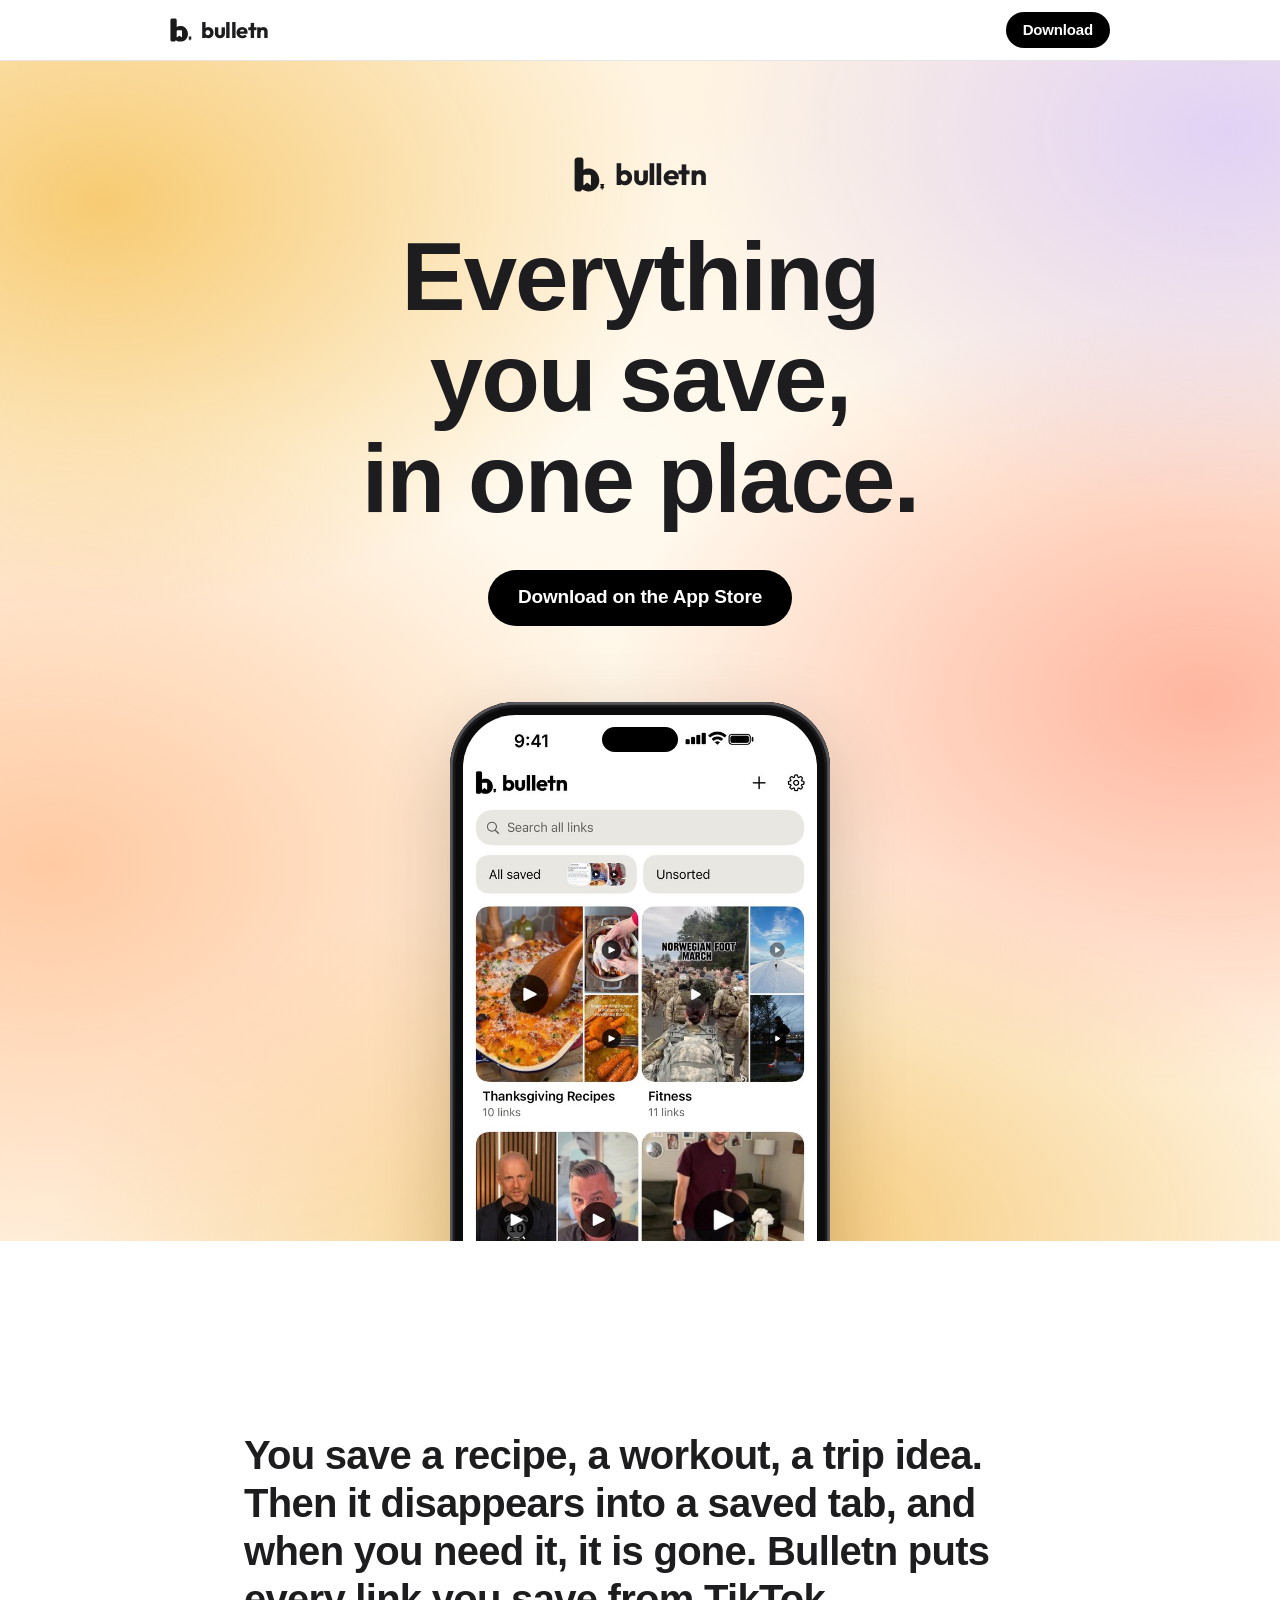
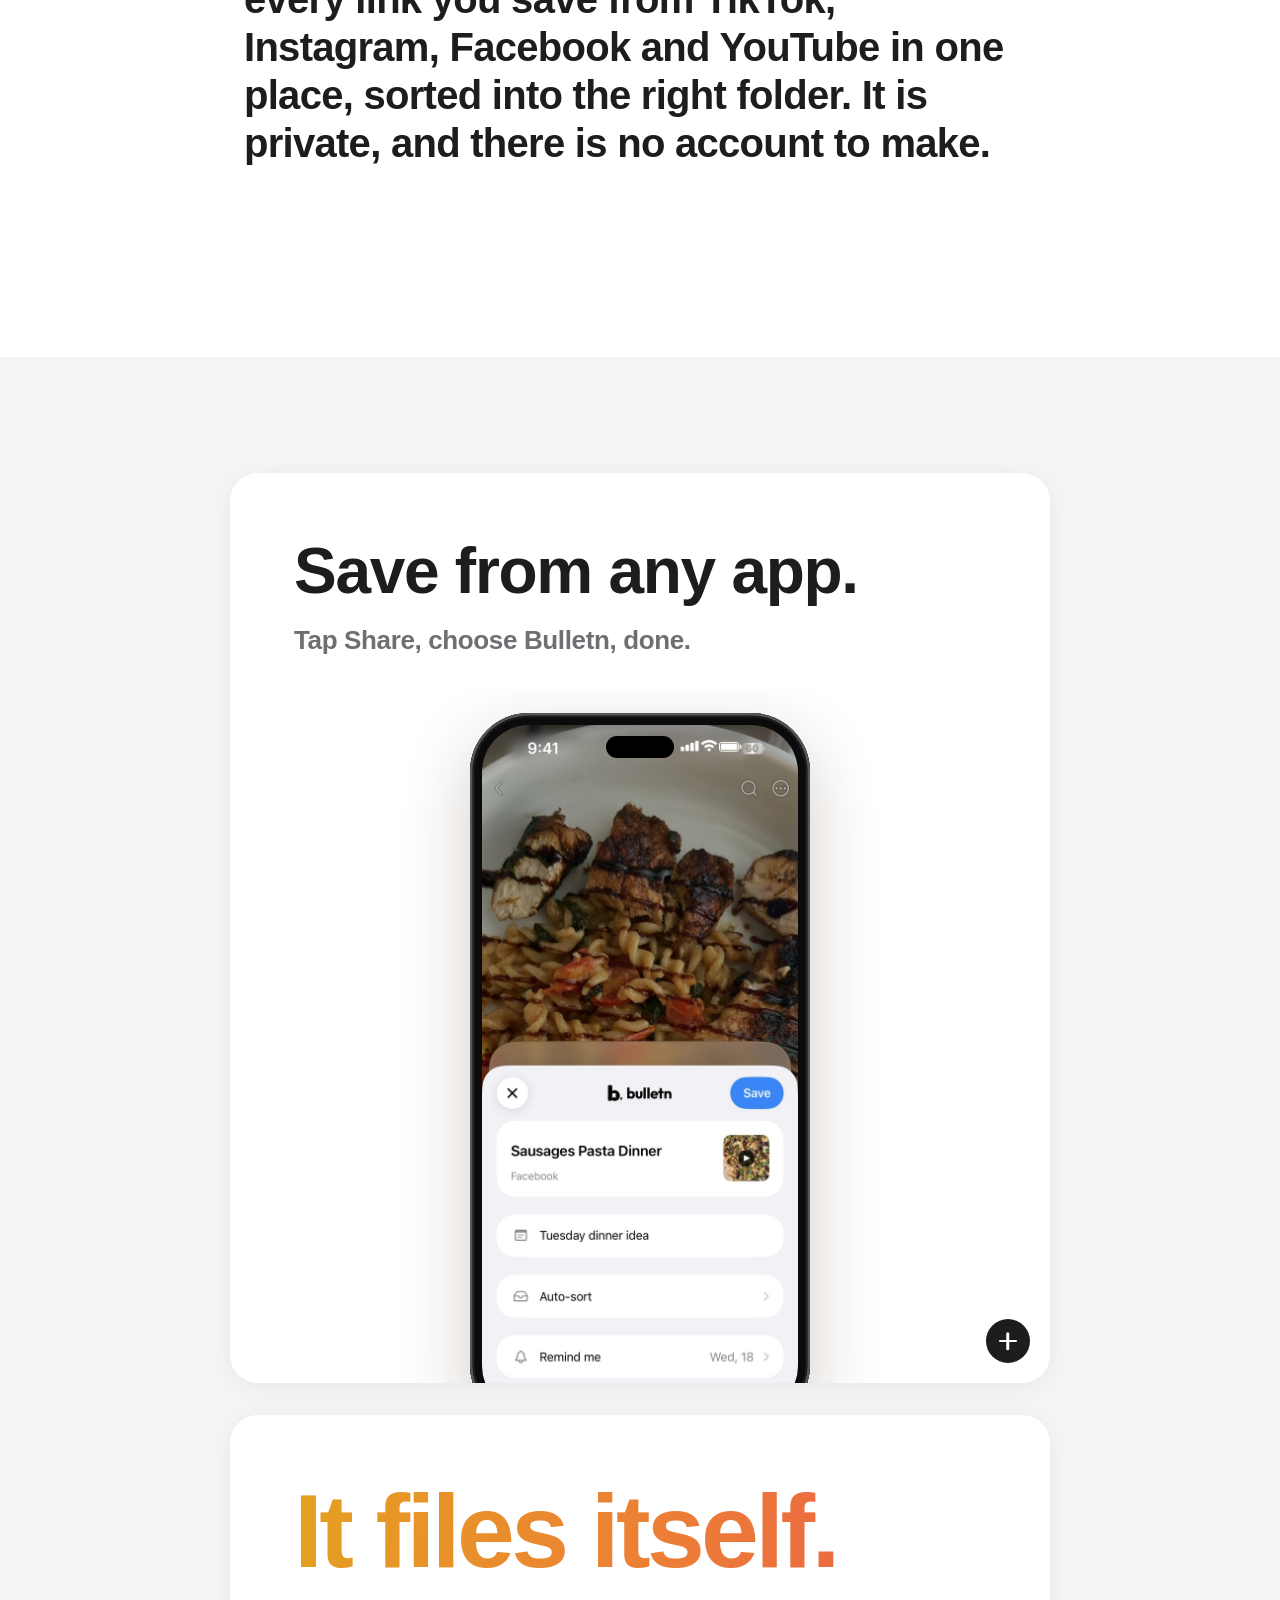
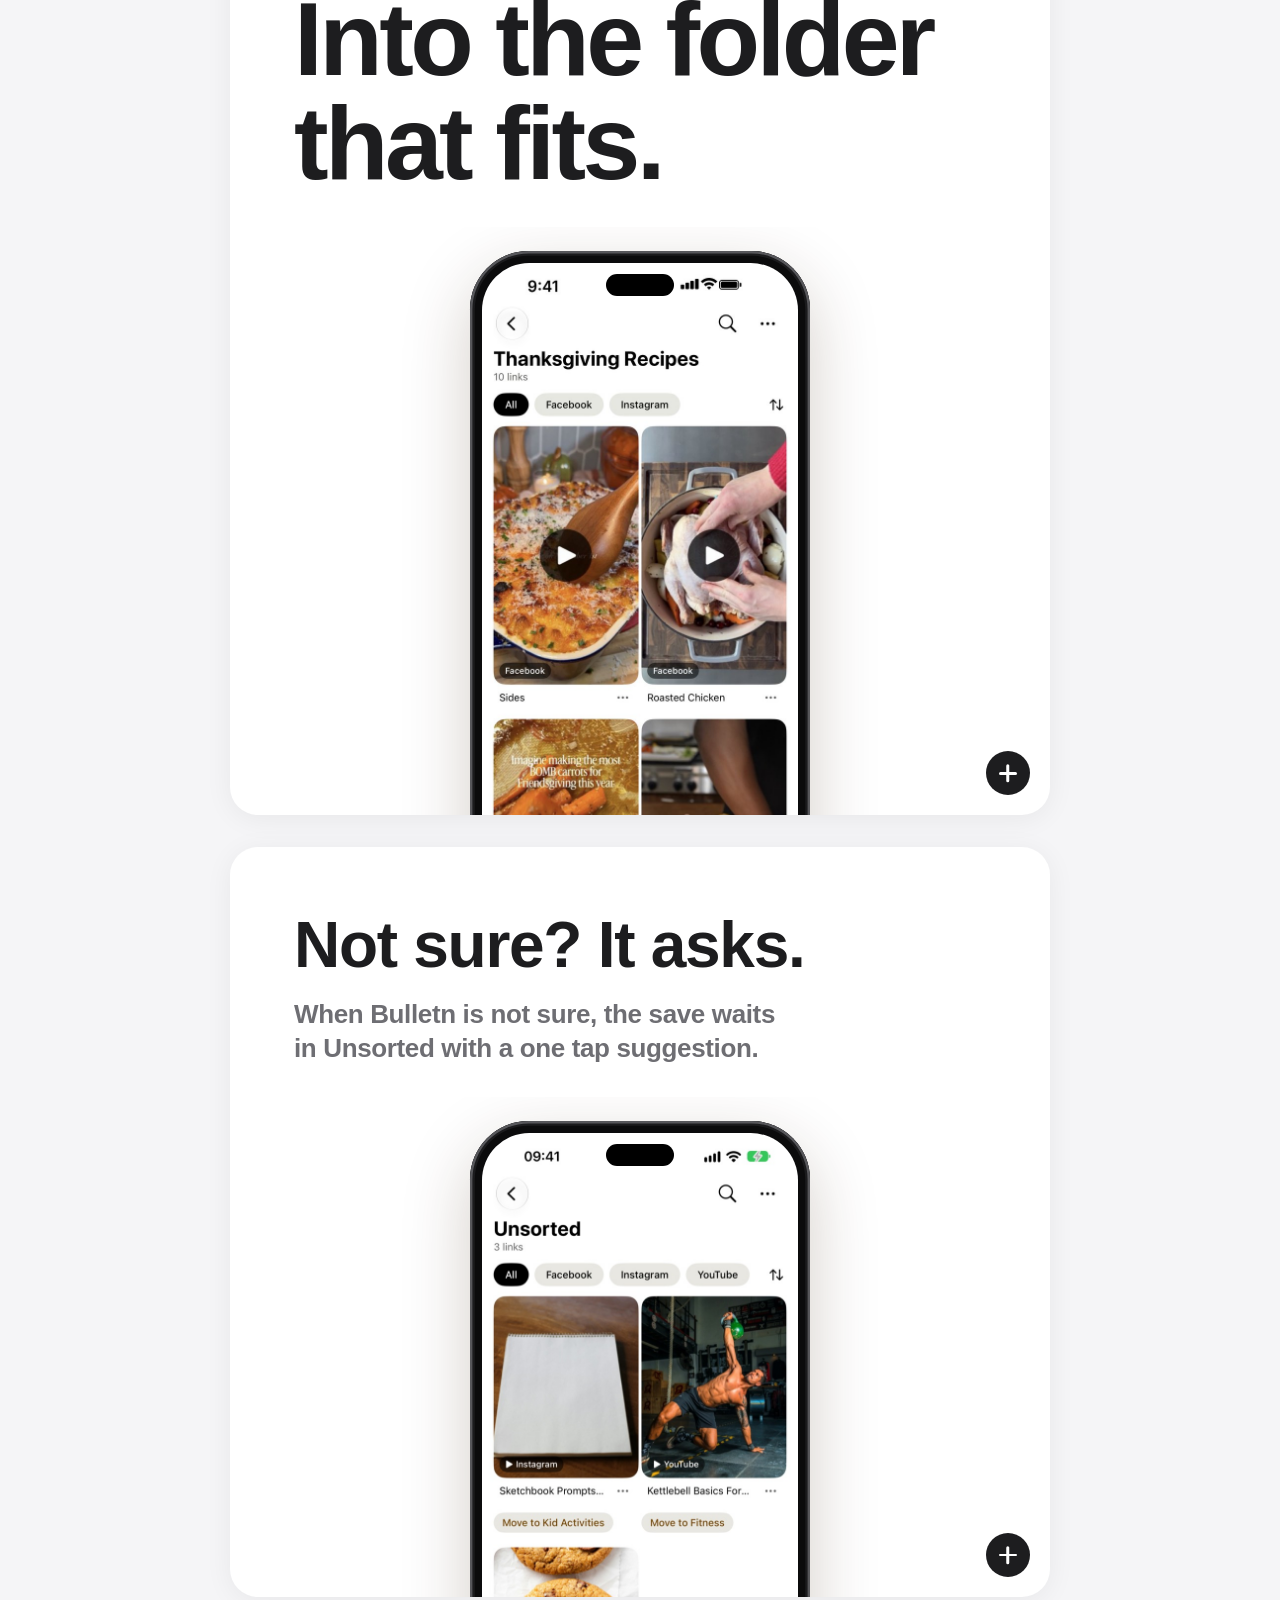
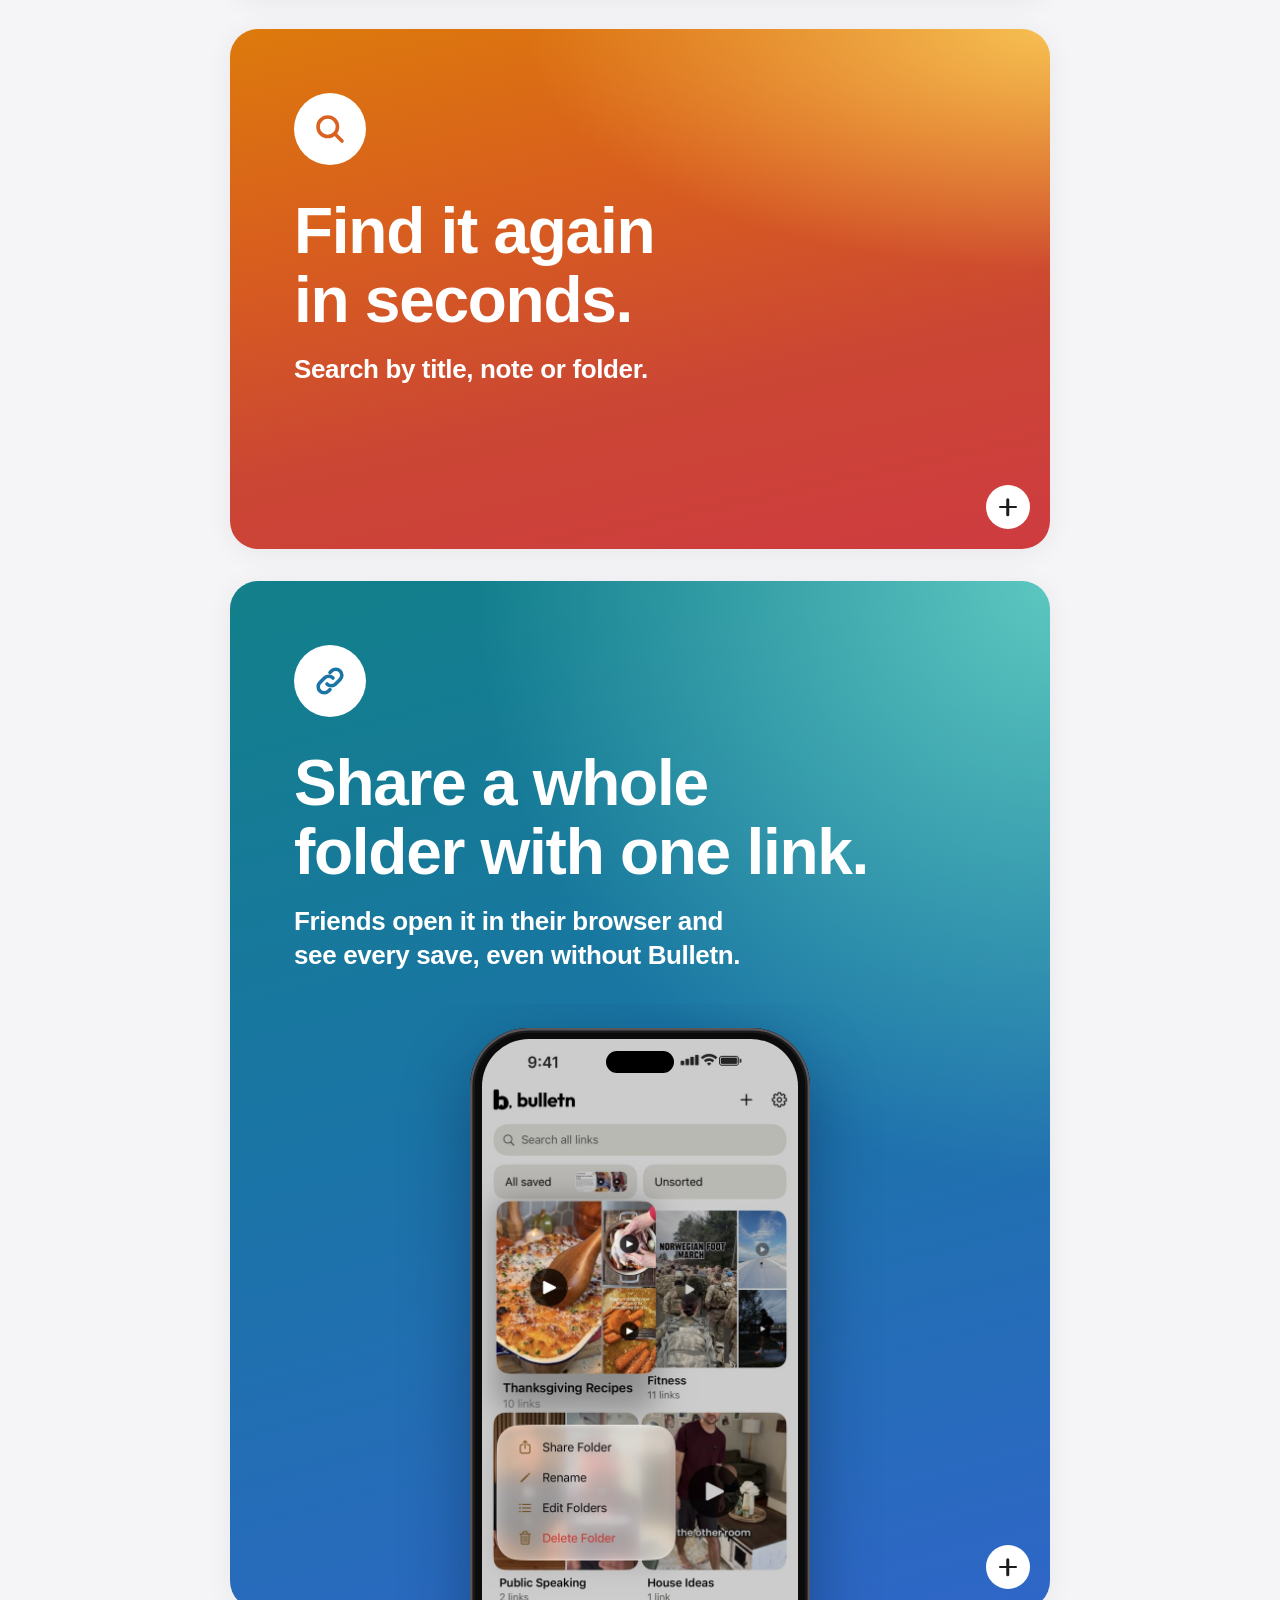
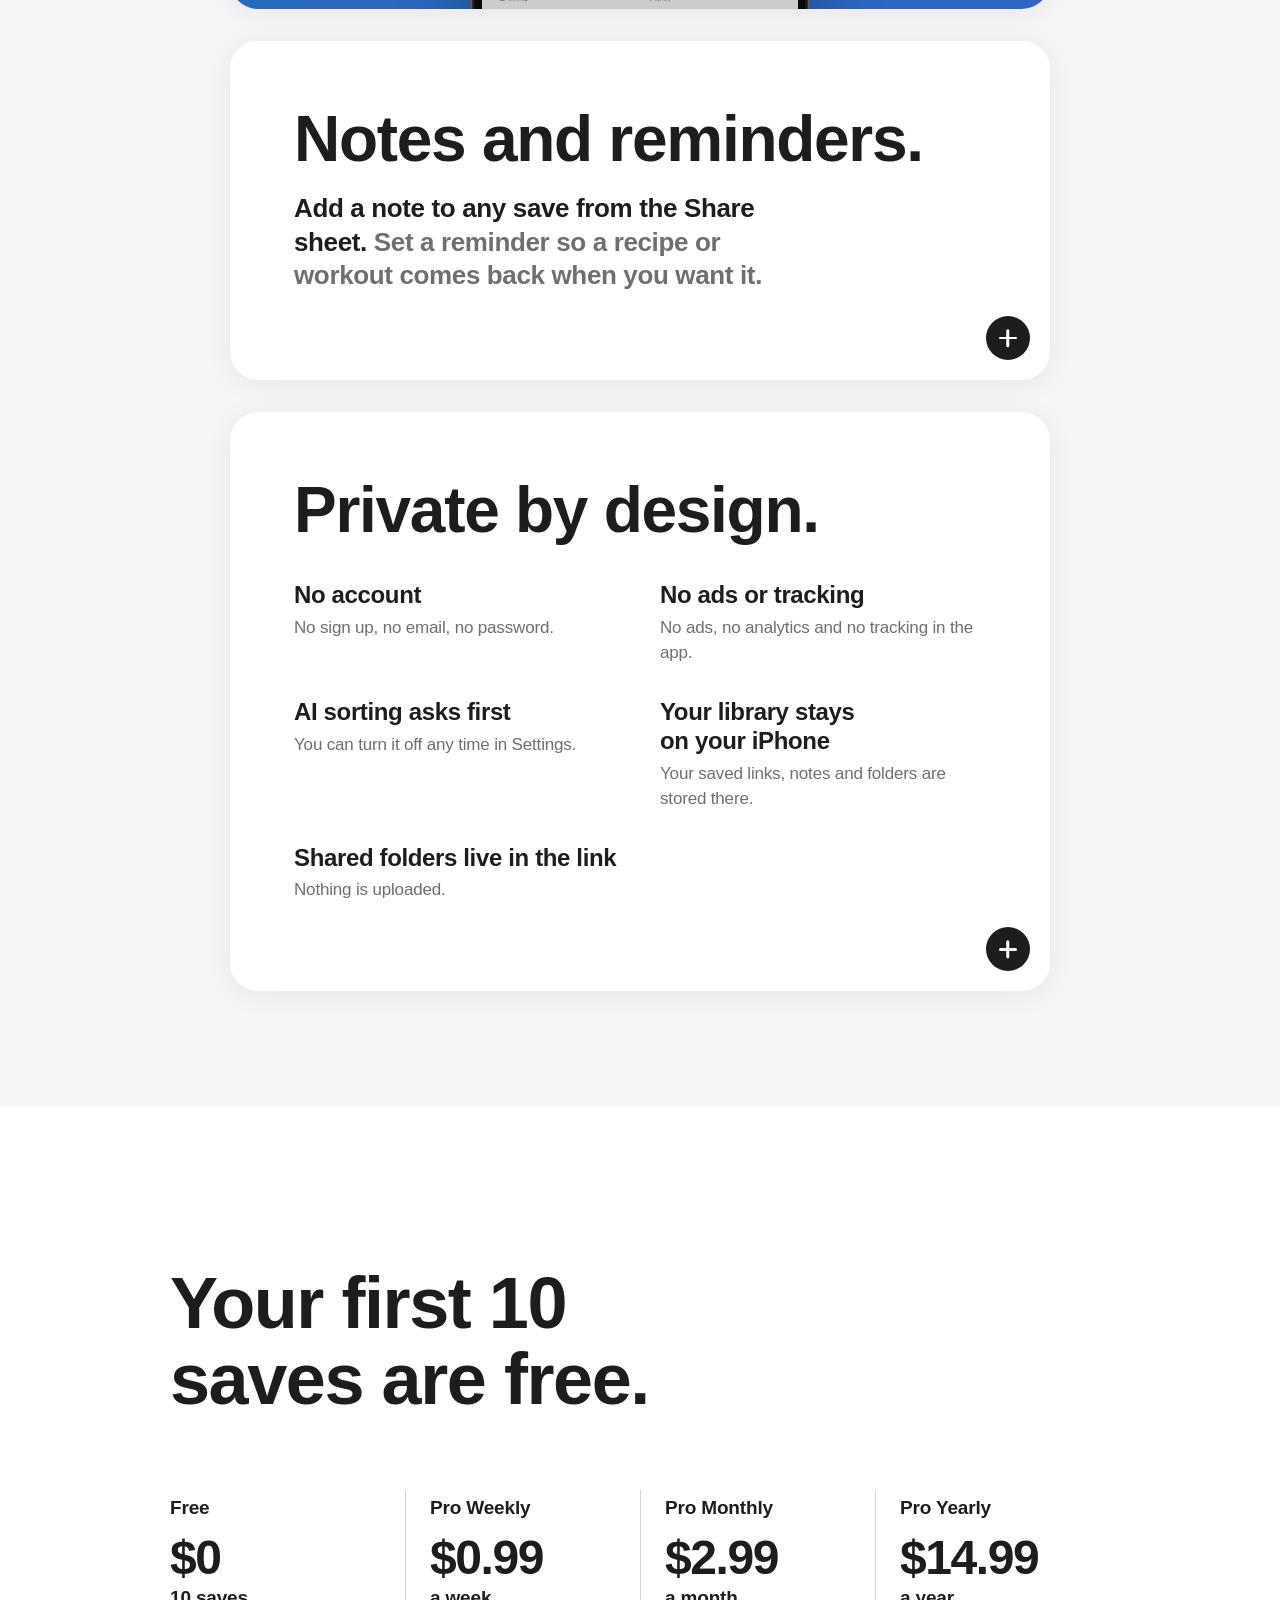
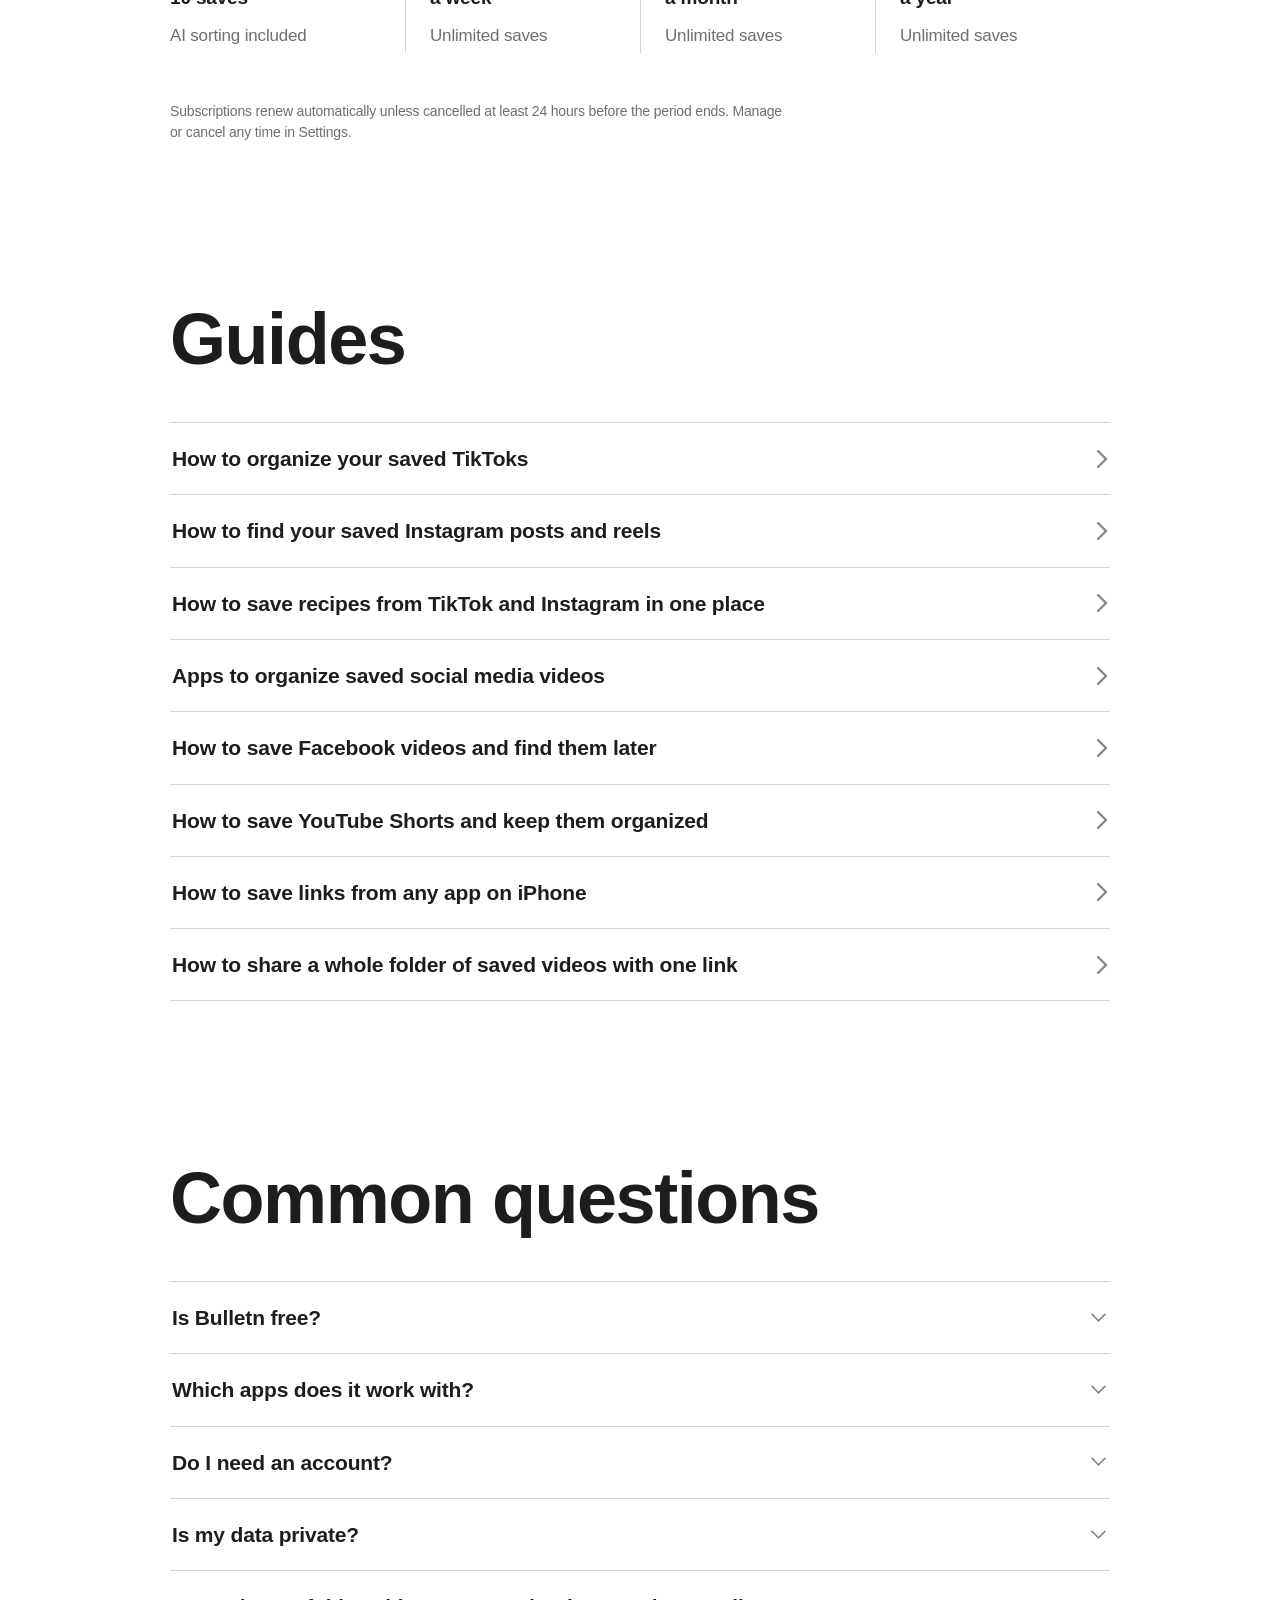
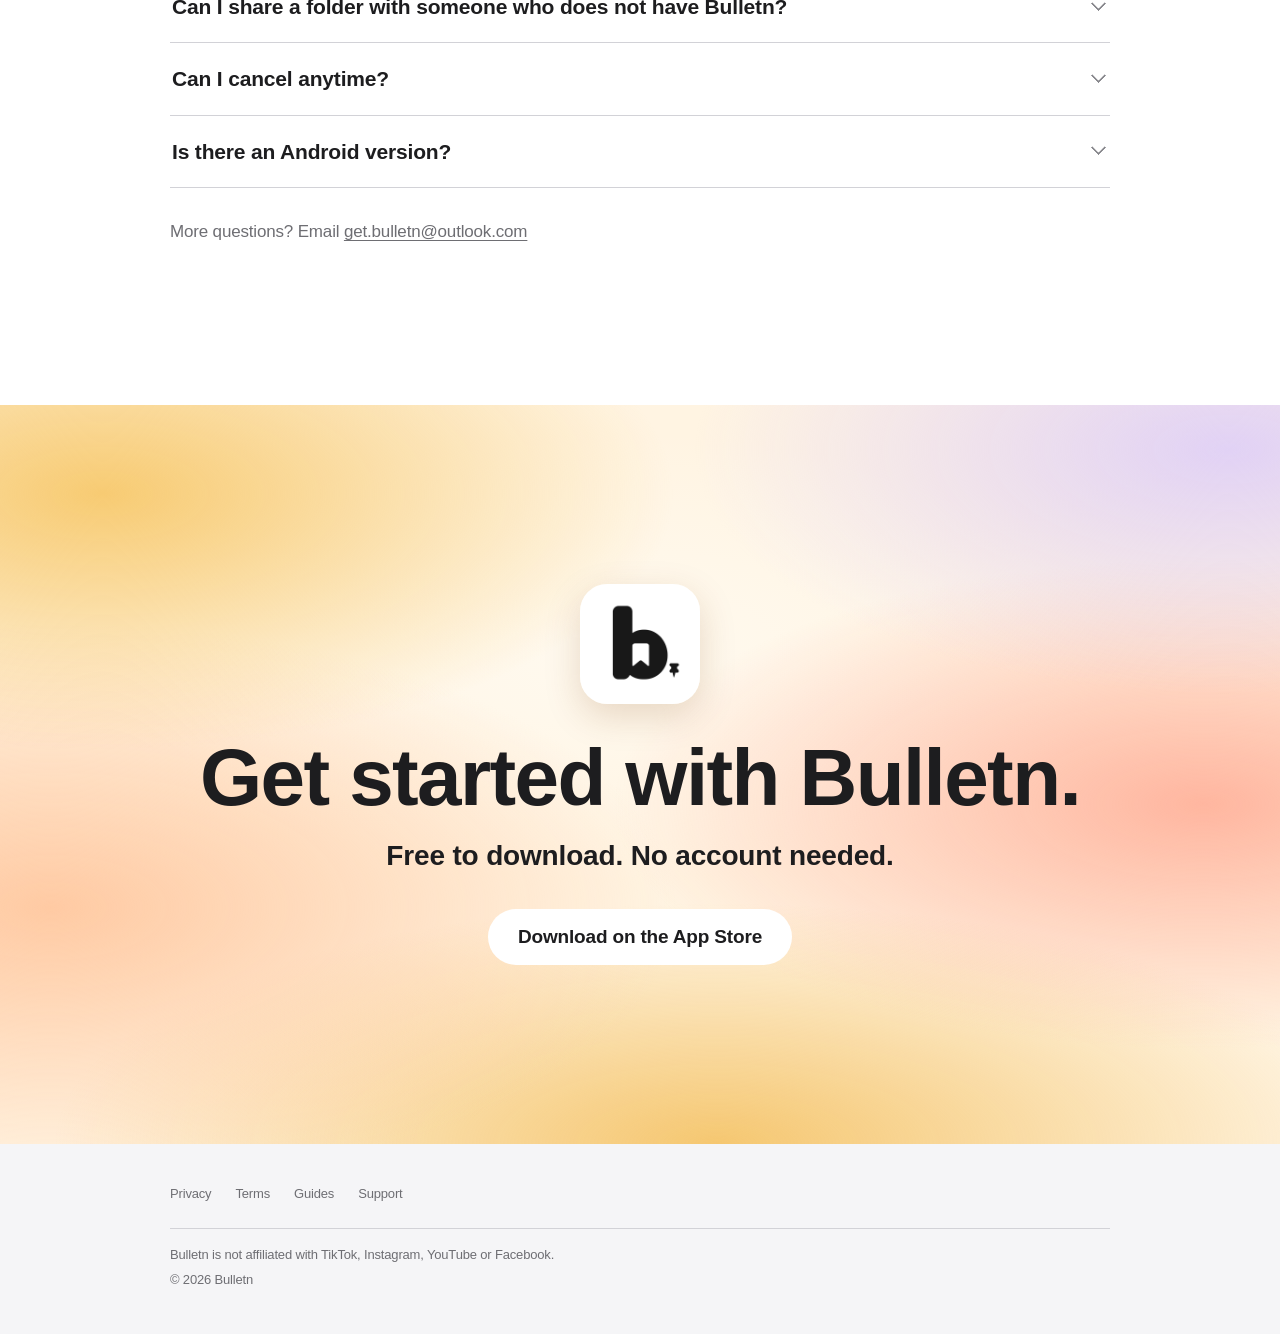
==== commit f85a8acb: "Site: wordmark in Outfit Bold, lowercase, matching the app" ====
--- a/index.html
+++ b/index.html
@@ -6,14 +6,14 @@
 <title>Bulletn: Save TikTok Videos and Instagram Reels in Folders</title>
 <meta name="description" content="An app to organize saved videos on iPhone. Save recipes from TikTok and Instagram, workouts and more, and Bulletn sorts them into folders.">
 <meta name="google-site-verification" content="Mzmdk32kfFuUUHK0aJFdj_tilaKGYDsDoaIWpugZbo8" />
-<link rel="canonical" href="https://devonlambert03.github.io/bulletn/">
+<link rel="canonical" href="https://bulletnapp.com/">
 <meta name="apple-itunes-app" content="app-id=6829573401">
 <meta property="og:type" content="website">
 <meta property="og:site_name" content="Bulletn">
 <meta property="og:title" content="Bulletn: Save TikTok Videos and Instagram Reels in Folders">
 <meta property="og:description" content="An app to organize saved videos on iPhone. Save recipes from TikTok and Instagram, workouts and more, and Bulletn sorts them into folders.">
-<meta property="og:url" content="https://devonlambert03.github.io/bulletn/">
-<meta property="og:image" content="https://devonlambert03.github.io/bulletn/assets/img/og.jpg">
+<meta property="og:url" content="https://bulletnapp.com/">
+<meta property="og:image" content="https://bulletnapp.com/assets/img/og.jpg">
 <meta name="twitter:card" content="summary_large_image">
 <meta name="twitter:title" content="Bulletn: Save TikTok Videos and Instagram Reels in Folders">
 <meta name="twitter:description" content="An app to organize saved videos on iPhone. Save recipes from TikTok and Instagram, workouts and more, and Bulletn sorts them into folders.">
@@ -21,6 +21,7 @@
 <meta name="theme-color" content="#ffffff">
 <link rel="icon" type="image/png" sizes="32x32" href="favicon.png">
 <link rel="apple-touch-icon" href="apple-touch-icon.png">
+<link rel="preload" href="assets/Outfit-Variable.ttf" as="font" type="font/ttf" crossorigin>
 <link rel="stylesheet" href="home6.css">
 <script type="application/ld+json">
 {
@@ -34,9 +35,9 @@
     "price": "0",
     "priceCurrency": "USD"
   },
-  "url": "https://devonlambert03.github.io/bulletn/",
+  "url": "https://bulletnapp.com/",
   "downloadUrl": "https://apps.apple.com/app/bulletn-saved-sorted/id6829573401",
-  "image": "https://devonlambert03.github.io/bulletn/assets/img/icon-512.png",
+  "image": "https://bulletnapp.com/assets/img/icon-512.png",
   "description": "Save links from TikTok, Instagram, YouTube, Facebook or any app with a Share button. Bulletn sorts each save into the right folder."
 }
 </script>
@@ -47,7 +48,7 @@
 
 <header class="bar">
   <div class="wrap bar-in">
-    <a class="brand" href="./"><img src="assets/logo.svg" alt="" width="22" height="24">Bulletn</a>
+    <a class="brand" href="./" aria-label="Bulletn home"><img src="assets/logo.svg" alt="" width="22" height="24"><span class="wordmark">bulletn</span></a>
     <a class="pill pill-sm" href="https://apps.apple.com/app/bulletn-saved-sorted/id6829573401">Download</a>
   </div>
 </header>
@@ -57,7 +58,7 @@
   <!-- Hero -->
   <section class="hero mesh">
     <div class="wrap">
-      <p class="lockup"><img src="assets/logo.svg" alt="" width="22" height="24">Bulletn</p>
+      <p class="lockup" aria-label="Bulletn"><img src="assets/logo.svg" alt="" width="22" height="24"><span class="wordmark">bulletn</span></p>
       <h1><span>Everything</span> <span>you save,</span> <span>in one place.</span></h1>
       <a class="pill" href="https://apps.apple.com/app/bulletn-saved-sorted/id6829573401">Download on the App Store</a>
       <div class="hero-phone"><div class="phone"><img src="assets/img/real-home.jpg" width="640" height="1390" fetchpriority="high" alt="Bulletn home screen with a search bar, All saved and Unsorted buttons, and photo-covered folders for Thanksgiving Recipes, Fitness, Public Speaking and House Ideas."></div></div>
--- a/home6.css
+++ b/home6.css
@@ -1,3 +1,4 @@
+@font-face{font-family:"Outfit";src:url("assets/Outfit-Variable.ttf") format("truetype");font-weight:100 900;font-display:swap}
 :root{
   --ink:#1d1d1f;--muted:#6e6e73;--line:#d2d2d7;--band:#f5f5f7;
   --gold:#F2B84B;
@@ -179,3 +180,6 @@
   .js .rise{opacity:1;transform:none;transition:none}
   .more,.js .more>div,.js .open .more>div,.plus::before,.plus::after{transition:none}
 }
+
+/* Wordmark: same as the app, Outfit Bold, lowercase, -0.02em */
+.wordmark{font-family:"Outfit",-apple-system,BlinkMacSystemFont,sans-serif;font-weight:700;letter-spacing:-.02em;text-transform:none}
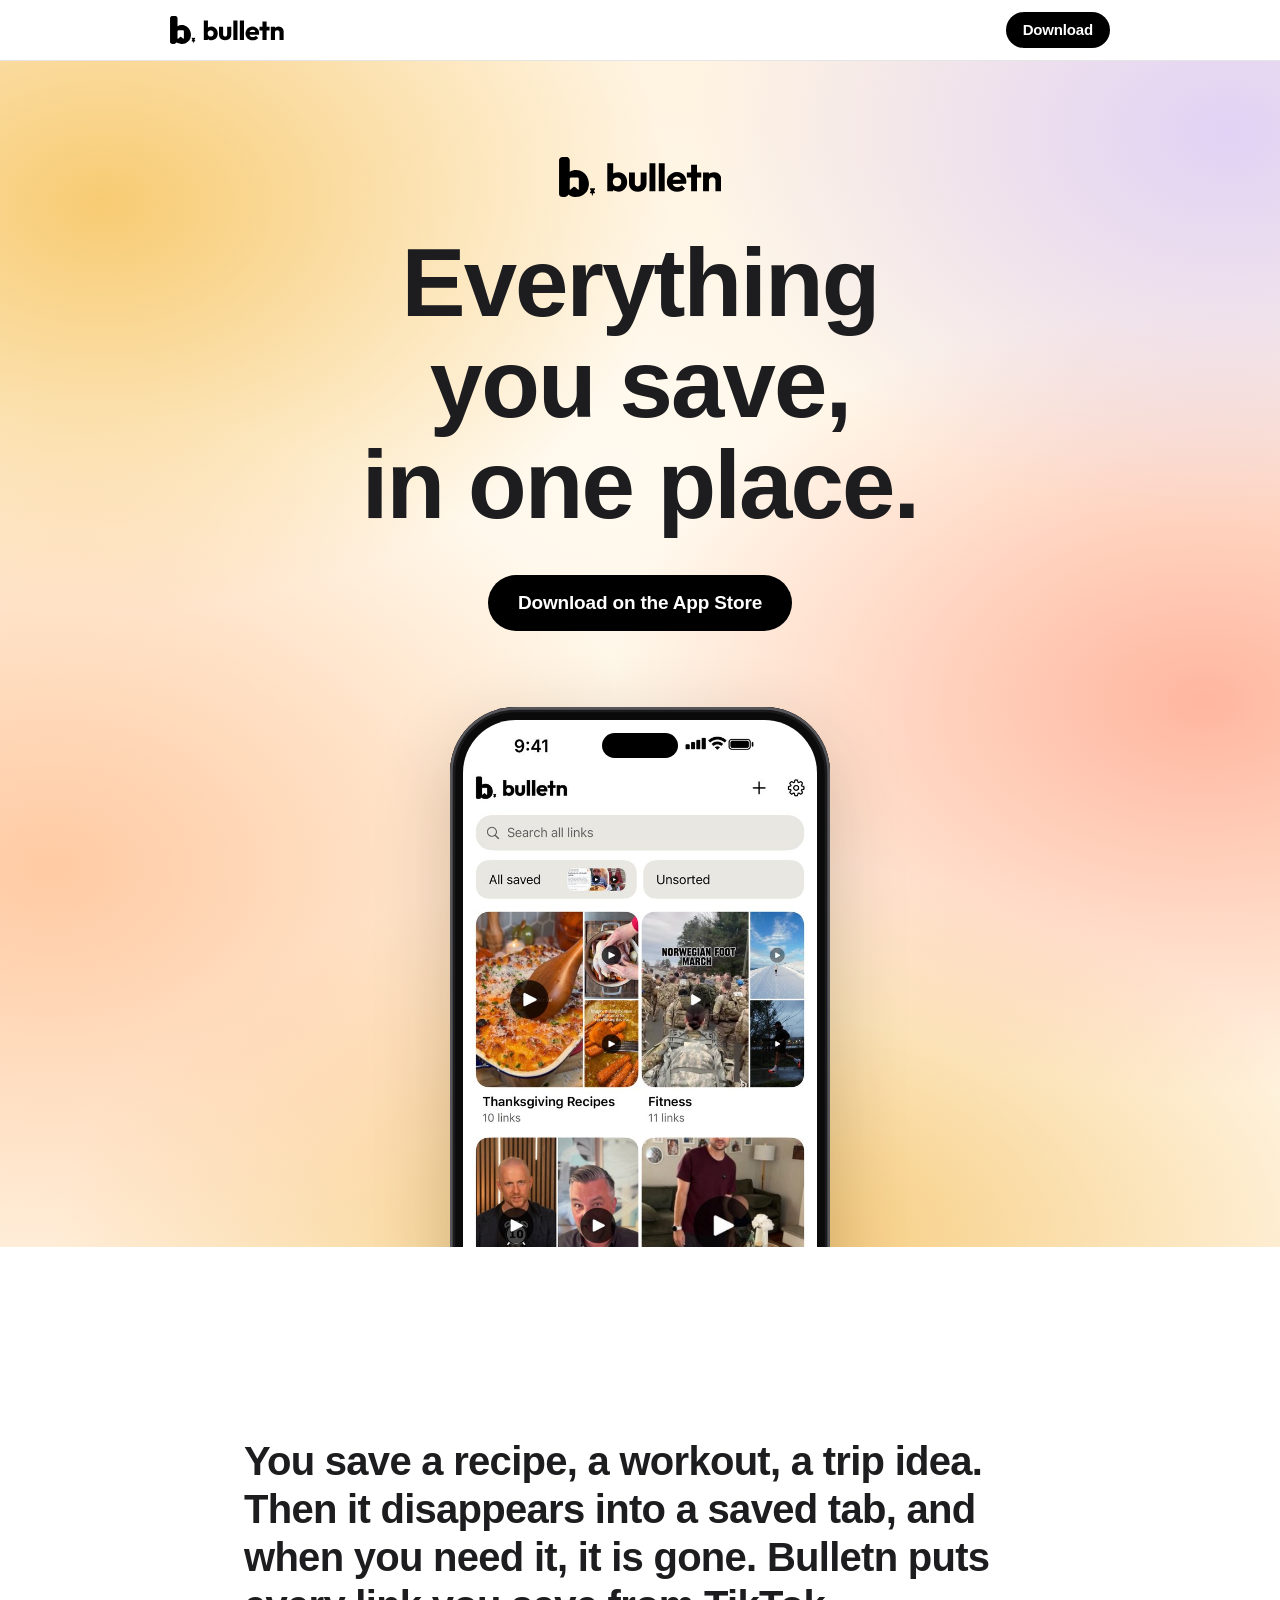
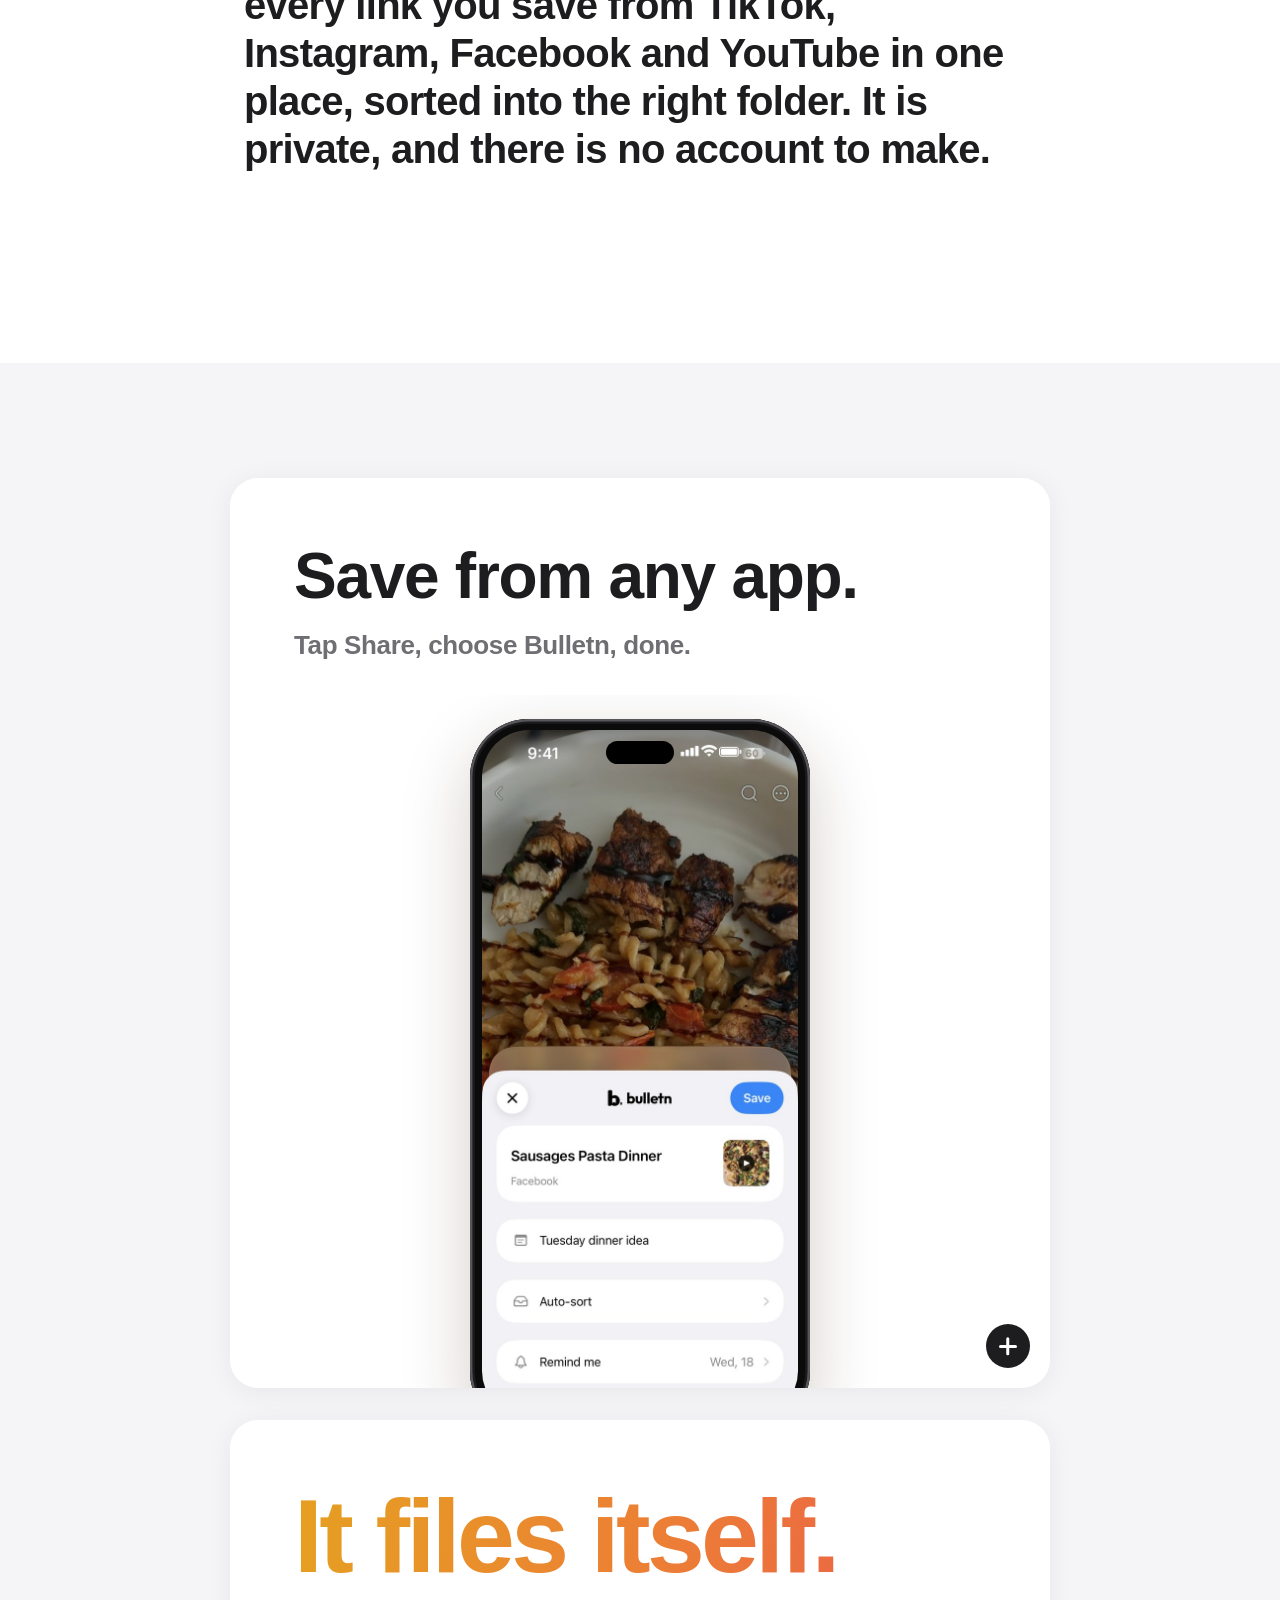
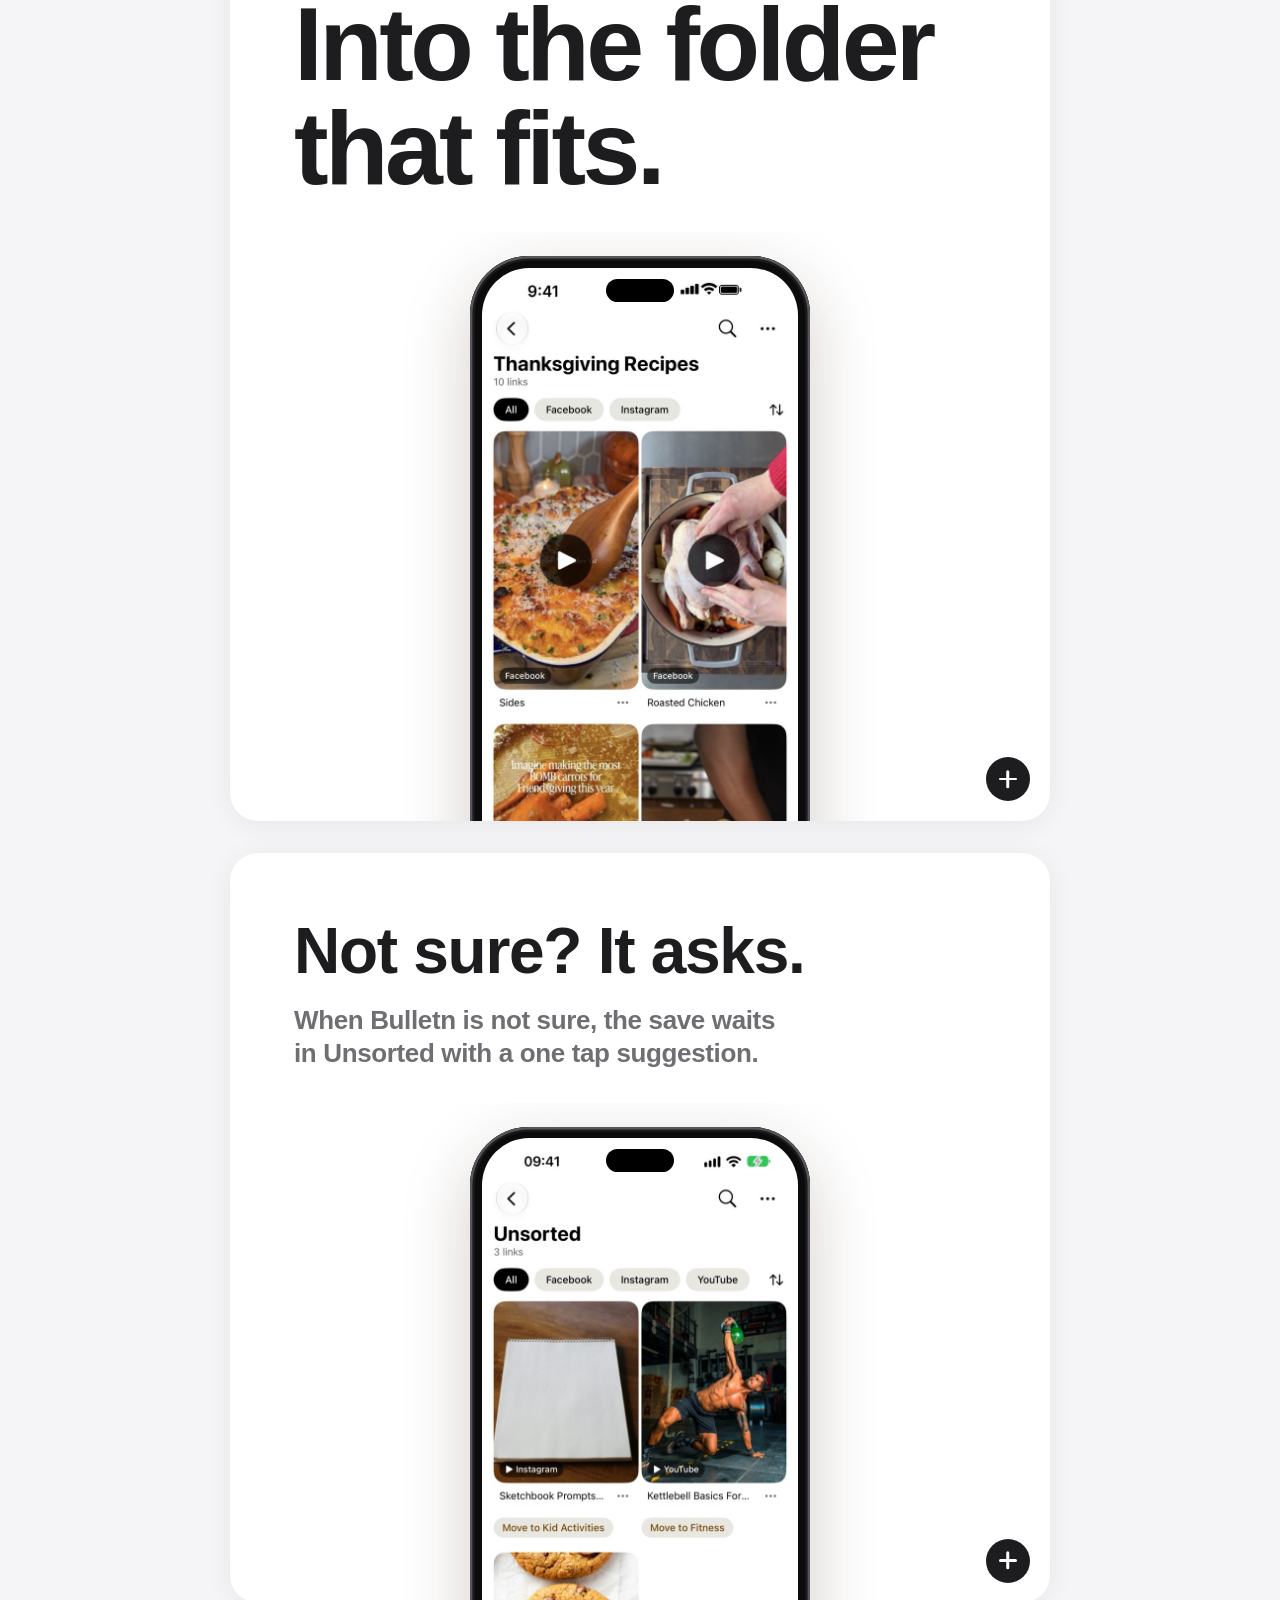
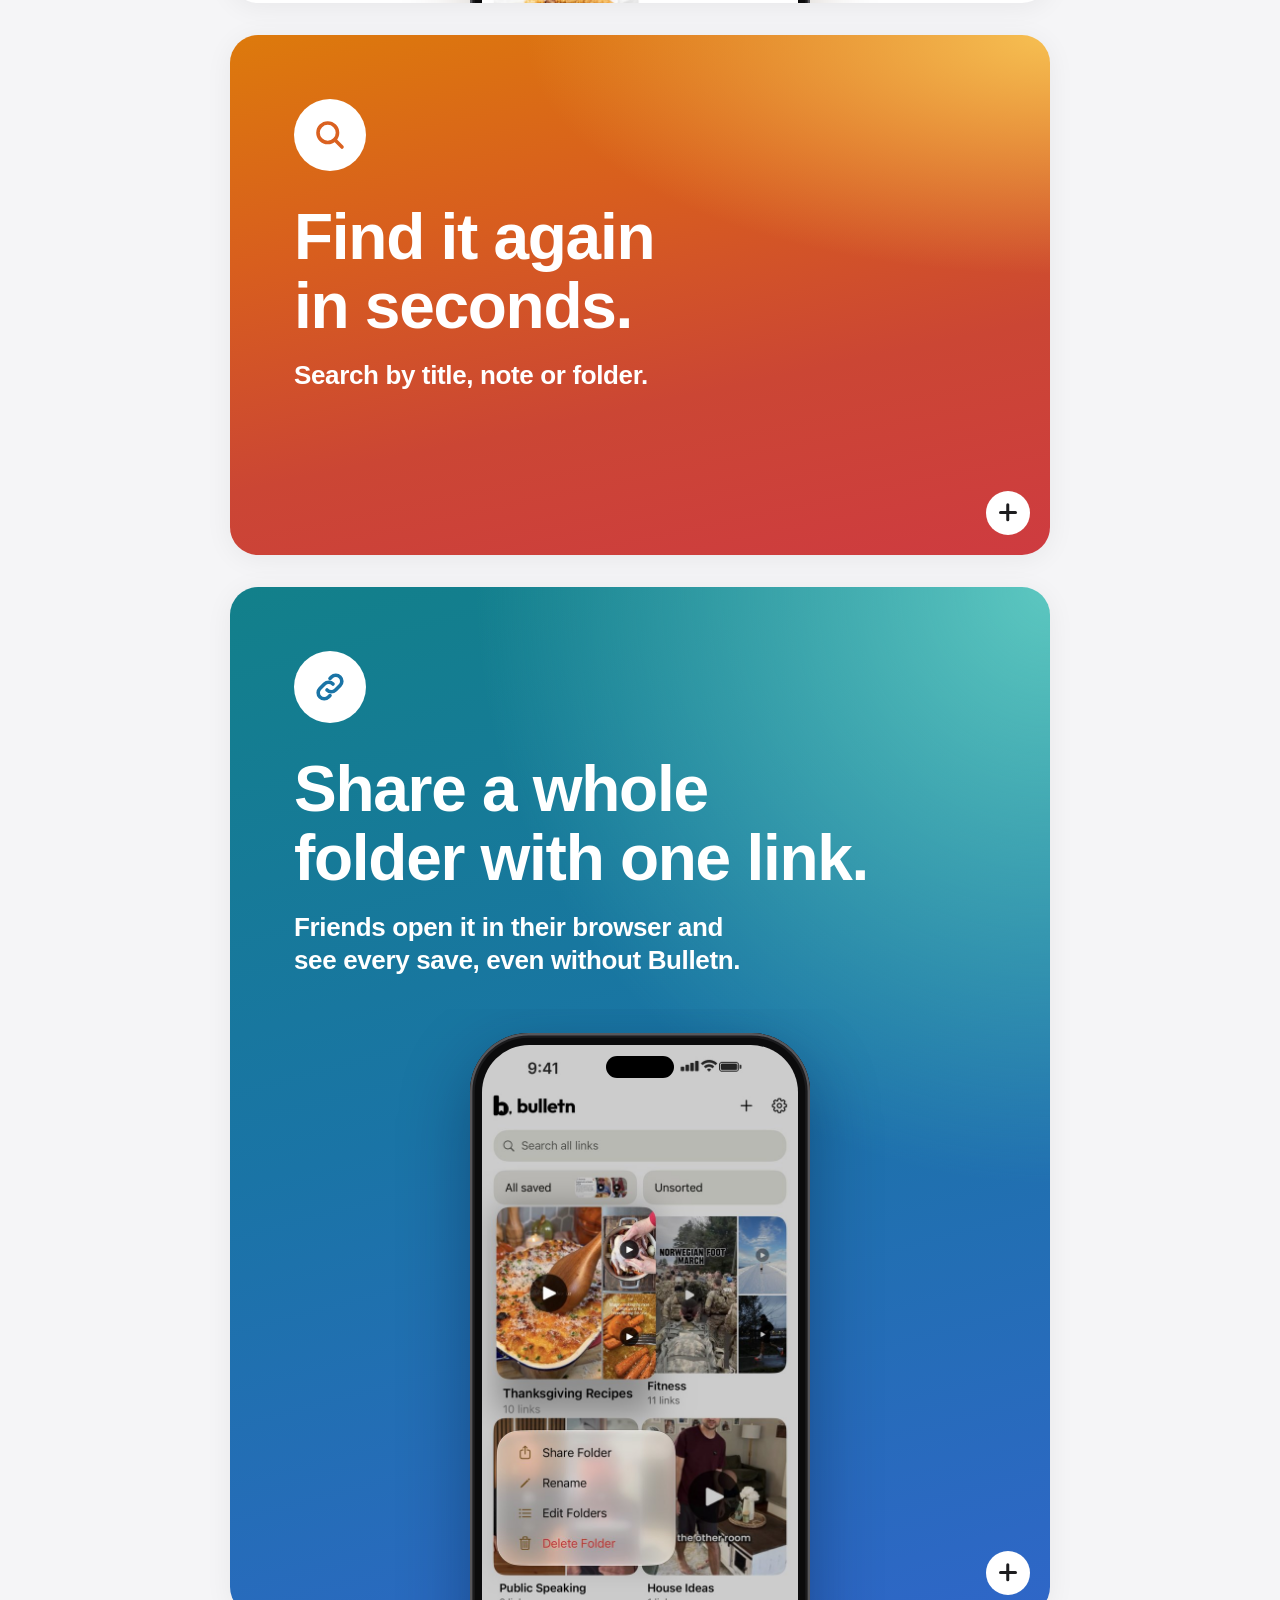
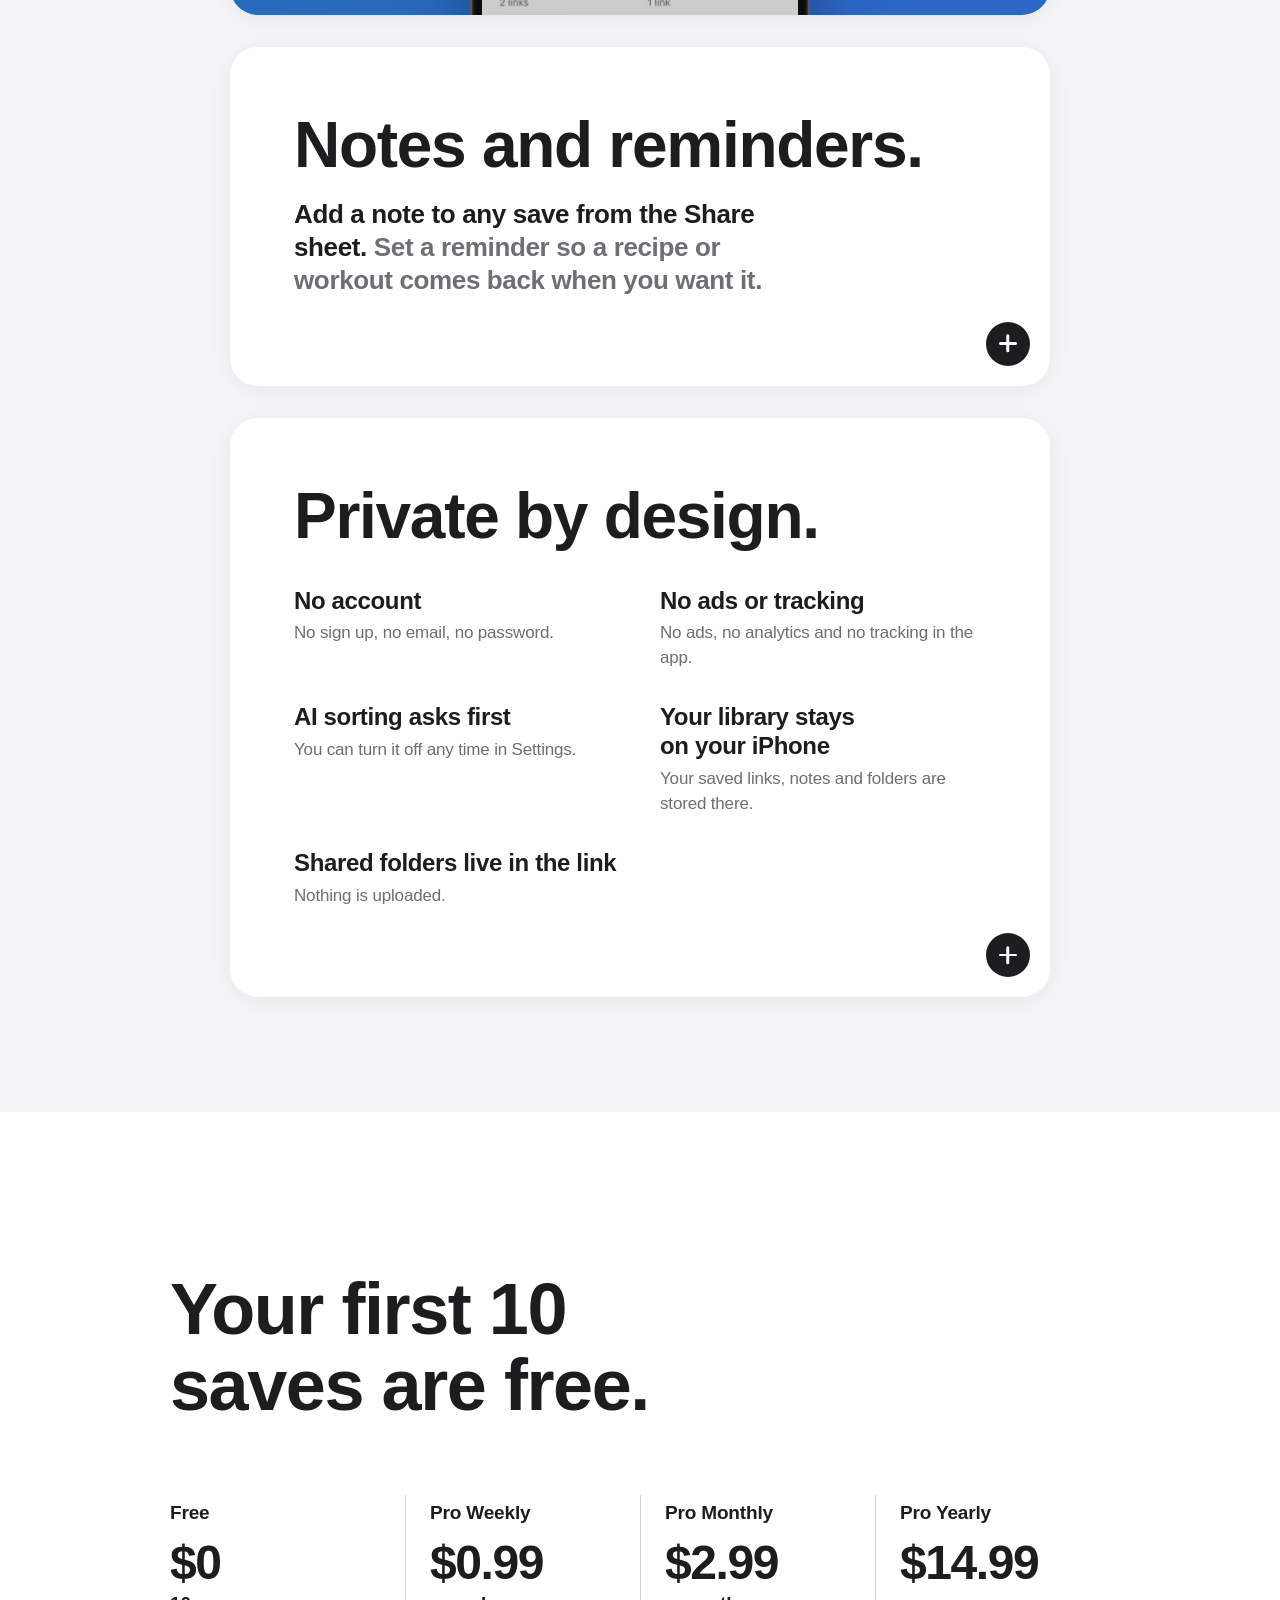
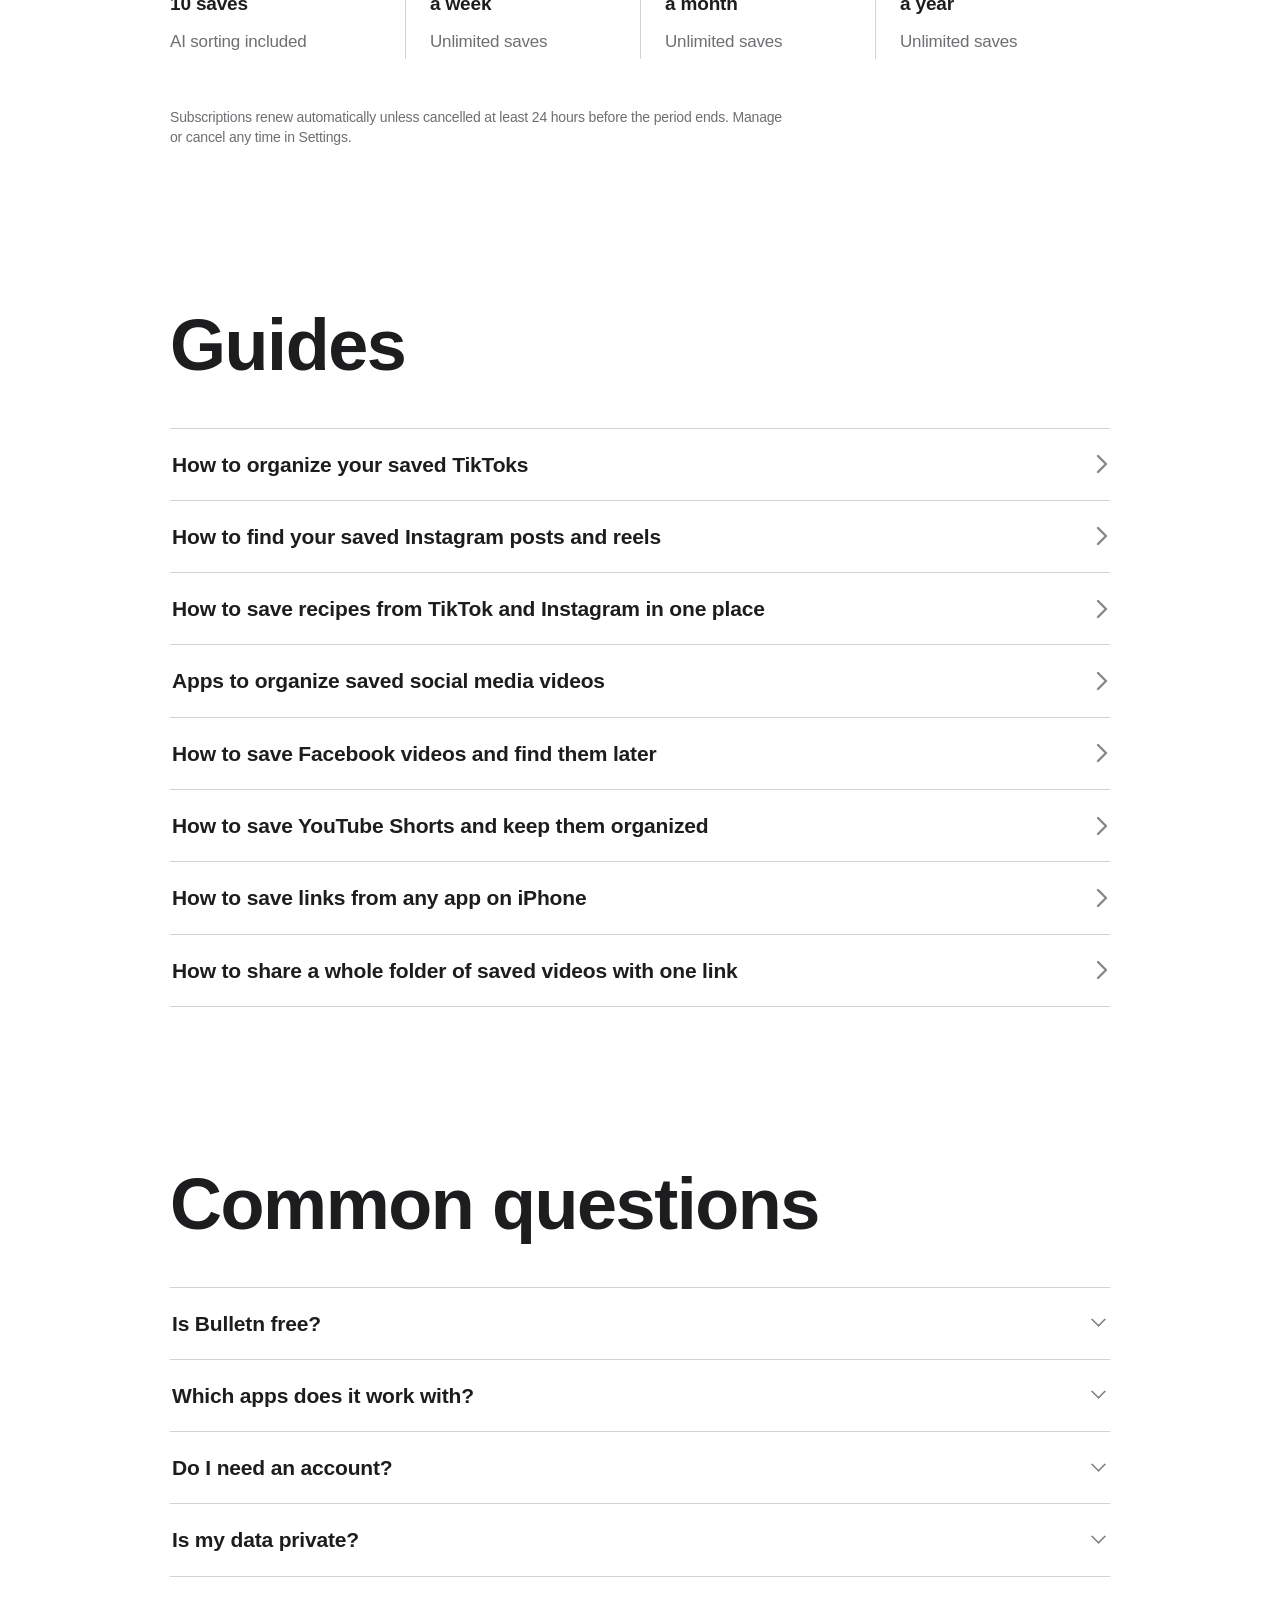
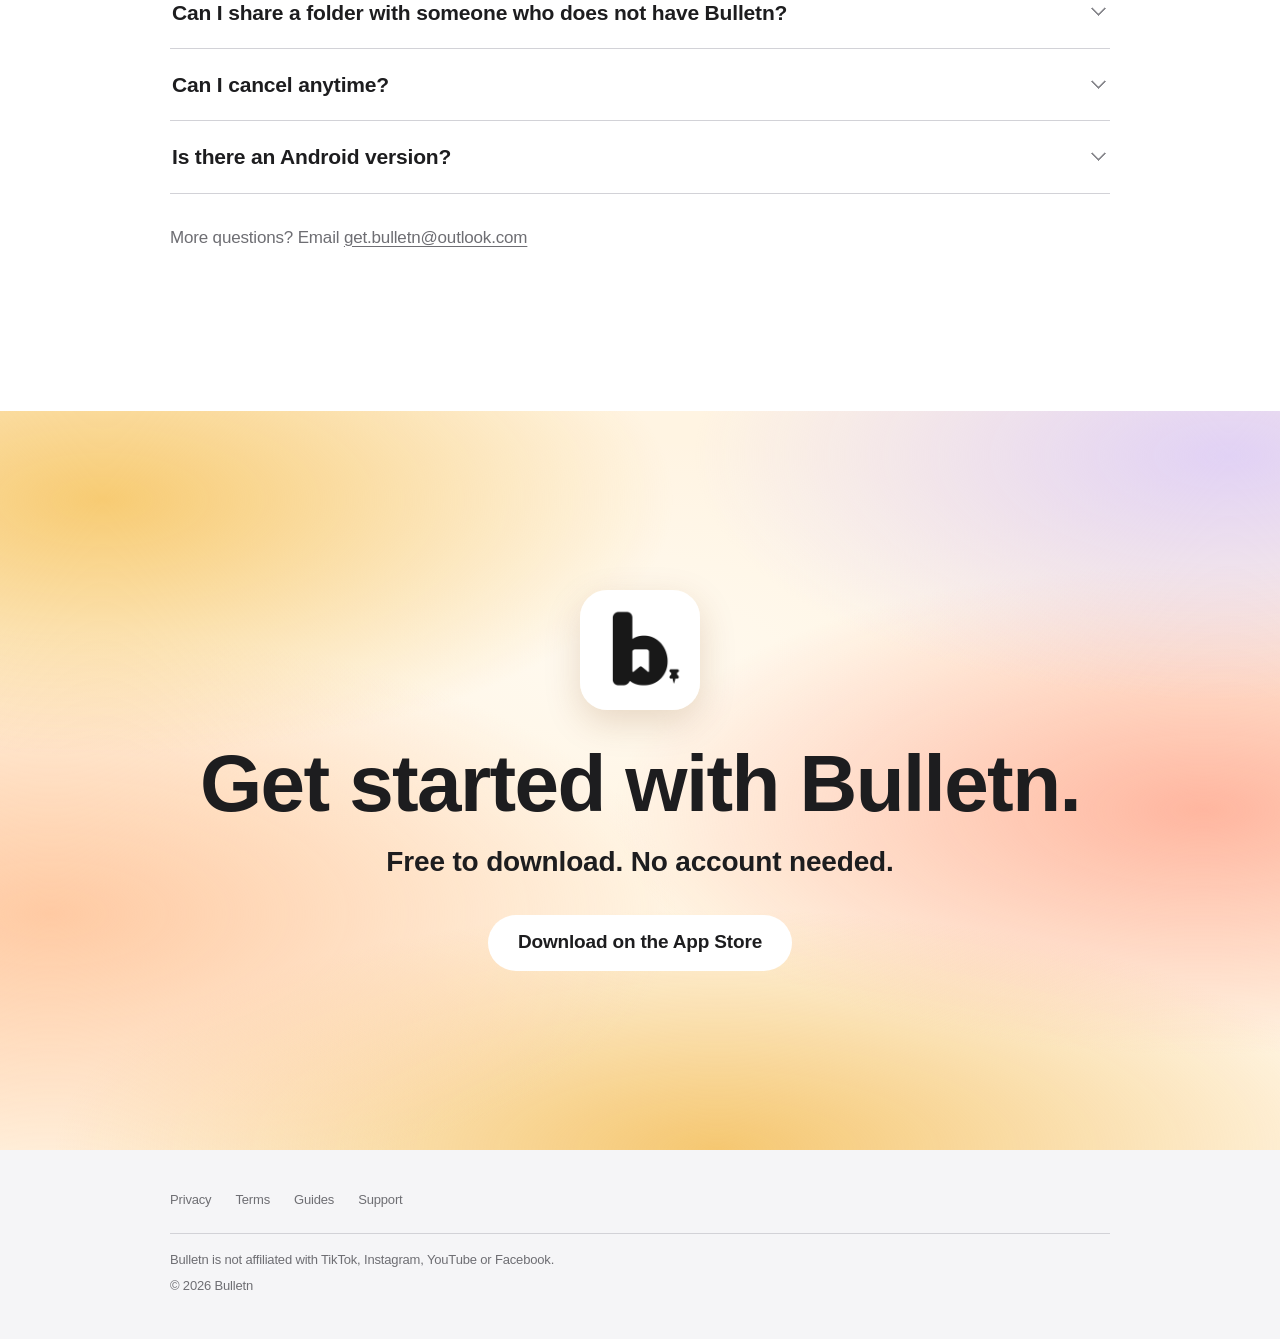
==== commit 7fa3e0f4: "Site: lockup is the app's BrandHeader as one SVG (exact mark, Outfit Bold outlines, app proportions)" ====
--- a/index.html
+++ b/index.html
@@ -21,7 +21,6 @@
 <meta name="theme-color" content="#ffffff">
 <link rel="icon" type="image/png" sizes="32x32" href="favicon.png">
 <link rel="apple-touch-icon" href="apple-touch-icon.png">
-<link rel="preload" href="assets/Outfit-Variable.ttf" as="font" type="font/ttf" crossorigin>
 <link rel="stylesheet" href="home6.css">
 <script type="application/ld+json">
 {
@@ -48,7 +47,7 @@
 
 <header class="bar">
   <div class="wrap bar-in">
-    <a class="brand" href="./" aria-label="Bulletn home"><img src="assets/logo.svg" alt="" width="22" height="24"><span class="wordmark">bulletn</span></a>
+    <a class="brand" href="./" aria-label="Bulletn home"><svg class="lockup-svg" aria-hidden="true" focusable="false" xmlns="http://www.w3.org/2000/svg" viewBox="0 3.01 113.65 28"  xmlns:c2pa="http://c2pa.org/manifest"><g fill="currentColor"><path fill-rule="evenodd" transform="translate(0 3.010) scale(0.044639) translate(-278.37 -186.45)" d="M778.02 706.61C778.25 712.24 778.28 717.76 777.99 723.38C771.65 727.87 766.54 732.29 764.72 740.23C764.15 742.74 764.03 745.26 764.74 747.76C765.56 750.6 767.22 753.15 769.76 754.74C774.95 757.99 781.72 756.38 787.49 756.74L791.23 757.55L791.74 764.76C792.72 771.24 797.63 790.54 800.29 796.22L801.35 797.74C807 785.19 811.11 770.81 812.69 757.15L817.5 756.68C823.14 756.56 831.52 757.76 836.54 755.03C846.24 749.75 843.01 737.17 837.24 730.26C834.78 727.31 831.61 725.21 828.52 722.99C828.2 717.55 828.22 712.19 828.4 706.74C833.08 703.69 838.44 700.93 841.72 696.22C846.06 689.98 844 680.77 836.81 677.7C831.63 675.48 824.34 676.57 818.78 676.51L787.5 676.48C782.52 676.49 775.84 675.84 771.18 677.69C764.15 680.49 762.1 689.54 765.72 695.77C768.61 700.74 773.38 703.52 778.02 706.61ZM447.53 417.72L446.92 415.37L446.77 367.5L446.79 275.5L446.78 249.5L446.58 232.78C445.3 218.83 439.2 205.24 427.79 196.71C415.55 187.56 405.28 186.82 390.5 186.85L373.5 186.84L340.5 186.85C332.59 186.86 324.64 186.45 316.9 188.42C303.8 191.75 292.6 200.69 285.73 212.24C283.1 216.65 281.21 221.65 280.22 226.7C278.4 235.99 279.23 251.56 279.23 261.5L279.23 322.5L279.25 514.5L279.21 689.5L279.22 744.5C279.25 754.18 278.37 765.93 280.23 775.3C283.64 792.51 296.71 806.36 313.6 810.9C322.07 813.18 330.81 812.85 339.5 812.84L361.5 812.85L373.39 812.71C388.52 811.62 402.2 805.14 412.52 794.02C417.68 788.45 420.85 781.84 424.6 775.35L435.57 782.93C441.43 786.89 447.54 790.46 453.87 793.63C478.68 806.06 505.84 811.97 533.51 812.74C567.79 813.7 601.24 809.63 632.62 795.12C651.41 786.43 668.94 774.73 683.98 760.48C704.74 740.81 721.39 717.25 732.18 690.7C741.55 667.69 746.17 643.25 747.16 618.5C747.56 608.54 747.65 596.57 746.68 586.69C740.21 520.62 707.55 458.15 651.67 420.83C636.88 410.95 620.97 402.9 603.99 397.51C578.27 389.34 550.38 387.61 523.62 390.27C501.71 392.45 480.42 399.08 461.08 409.59L447.53 417.72ZM510.42 653.96L484.97 674.48L467.4 688.92C464.72 691.17 457.87 697.5 454.99 698.48C453.71 698.92 452.28 698.93 451 698.49C446.43 696.93 446.77 691.4 446.77 687.5L446.77 655.5L446.78 549.5L446.79 534.5C446.8 524.31 447.02 516.03 456.63 510.13C463.06 506.18 469.24 506.36 476.5 506.3L489.5 506.28L557.5 506.29C569.48 506.47 580.04 505.75 586.6 517.91C587.72 520 588.51 522.27 588.87 524.62C589.77 530.46 589.21 542.98 589.21 549.5L589.2 619.5L589.2 675.5C589.2 680.16 590.27 693.68 587.43 696.93C585.67 698.95 582.71 699.32 580.37 698.13L566.53 686.98L536.24 662.27C530.14 657.49 525 651.41 516.56 652.1C514.27 652.29 512.52 653.18 510.42 653.96Z"/><path d="M41.36731845356716 27.27Q40.03081845356716 27.27 38.92381845356716 26.72325Q37.81681845356716 26.1765 37.12156845356716 25.23825Q36.426318453567156 24.3 36.31831845356716 23.139V17.604Q36.426318453567156 16.442999999999998 37.12831845356716 15.538499999999999Q37.83031845356716 14.634 38.93731845356716 14.121Q40.04431845356716 13.608 41.36731845356716 13.608Q43.23031845356716 13.608 44.674818453567156 14.499Q46.11931845356716 15.39 46.942818453567156 16.93575Q47.76631845356716 18.4815 47.76631845356716 20.4525Q47.76631845356716 22.41 46.942818453567156 23.948999999999998Q46.11931845356716 25.488 44.674818453567156 26.378999999999998Q43.23031845356716 27.27 41.36731845356716 27.27ZM33.807318453567156 27.0V7.398H37.938318453567156V17.1045L37.24981845356716 20.277L37.87081845356715 23.4765V27.0ZM40.63831845356716 23.544Q41.502318453567156 23.544 42.16381845356716 23.14575Q42.82531845356716 22.7475 43.20331845356716 22.045499999999997Q43.58131845356716 21.3435 43.58131845356716 20.439Q43.58131845356716 19.5345 43.20331845356716 18.8325Q42.82531845356716 18.130499999999998 42.157068453567156 17.73225Q41.488818453567156 17.334 40.62481845356716 17.334Q39.760818453567154 17.334 39.092568453567154 17.73225Q38.42431845356716 18.130499999999998 38.05981845356716 18.82575Q37.695318453567154 19.521 37.695318453567154 20.439Q37.695318453567154 21.357 38.06656845356716 22.058999999999997Q38.43781845356716 22.761 39.10606845356716 23.1525Q39.774318453567155 23.544 40.63831845356716 23.544Z M55.150818453567155 27.297Q53.36066018018586 27.297 51.96748931687651 26.5545Q50.57431845356716 25.812 49.78456845356716 24.49782816229117Q48.994818453567156 23.183656324582337 48.994818453567156 21.481402118866058V13.878H53.125818453567156V21.438Q53.125818453567156 22.11508285714286 53.367130953567155 22.604284285714286Q53.608443453567155 23.093485714285713 54.06887133818254 23.359242857142856Q54.529299222797924 23.625 55.15524086736026 23.625Q56.082318453567154 23.625 56.62231845356715 23.043689999999998Q57.16231845356715 22.46238 57.16231845356715 21.438V13.878H61.29331845356715V21.4785Q61.29331845356715 23.2065 60.51031845356715 24.516Q59.72731845356716 25.8255 58.34449111543766 26.56125Q56.96166377730816 27.297 55.150818453567155 27.297Z M63.34531845356715 27.0V7.398H67.47631845356716V27.0Z M69.85231845356715 27.0V7.398H73.98331845356715V27.0Z M82.82581845356715 27.297Q80.69281845356716 27.297 79.03906845356715 26.4195Q77.38531845356715 25.542 76.44031845356716 23.982750000000003Q75.49531845356715 22.4235 75.49531845356715 20.439Q75.49531845356715 18.468 76.42006845356715 16.92225Q77.34481845356716 15.3765 78.94456845356716 14.47875Q80.54431845356716 13.581 82.52881845356715 13.581Q84.47281845356716 13.581 85.96456845356715 14.42475Q87.45631845356715 15.2685 88.30681845356716 16.753500000000003Q89.15731845356716 18.238500000000002 89.15731845356716 20.142Q89.15731845356716 20.5065 89.11681845356716 20.898Q89.07631845356715 21.2895 88.96831845356715 21.789L77.65531845356716 21.8295V18.994500000000002L87.21331845356715 18.954L85.43131845356716 20.1555Q85.40431845356716 19.0215 85.07356845356716 18.27225Q84.74281845356715 17.523 84.11506845356715 17.131500000000003Q83.48731845356716 16.740000000000002 82.55581845356716 16.740000000000002Q81.58381845356716 16.740000000000002 80.86831845356716 17.1855Q80.15281845356716 17.631 79.76806845356717 18.44775Q79.38331845356716 19.264499999999998 79.38331845356716 20.412Q79.38331845356716 21.573 79.79506845356715 22.40325Q80.20681845356715 23.2335 80.97631845356716 23.67225Q81.74581845356715 24.111 82.81231845356716 24.111Q83.78431845356715 24.111 84.56731845356715 23.780250000000002Q85.35031845356716 23.4495 85.94431845356715 22.7745L88.21231845356715 25.0425Q87.24031845356716 26.163 85.86331845356716 26.73Q84.48631845356715 27.297 82.82581845356715 27.297Z M92.47831845356716 27.0V8.451H96.60931845356716V27.0ZM89.50831845356716 17.387999999999998V13.878H99.57931845356715V17.387999999999998Z M109.51531845356716 27.0V19.5345Q109.51531845356716 18.494999999999997 108.88081845356716 17.86725Q108.24631845356716 17.2395 107.26412457601614 17.2395Q106.59587457601614 17.2395 106.07784651479164 17.523Q105.55981845356716 17.8065 105.26956845356716 18.32625Q104.97931845356716 18.846 104.97931845356716 19.5345L103.37281845356716 18.7515Q103.37281845356716 17.198999999999998 104.05456845356716 16.04475Q104.73631845356716 14.8905 105.93641363123214 14.24925Q107.1365088088971 13.608 108.65666363123214 13.608Q110.09581845356716 13.608 111.22306845356715 14.2965Q112.35031845356716 14.985 112.99831845356715 16.119Q113.64631845356716 17.253 113.64631845356716 18.603V27.0ZM100.84831845356716 27.0V13.878H104.97931845356716V27.0Z"/></g><metadata><c2pa:manifest>[base64]/[base64]/QIxtBx6TKrbhw5D6tZn/[base64]/[base64]/3cyjxFA3Qo5S46fX0/ihY0VZ7mfb9KF703t5OjWDBWMA4GA1UdDwEB/wQEAwIHgDAVBgNVHSUEDjAMBgorBgEEAYPoXgIBMAwGA1UdEwEB/wQCMAAwHwYDVR0jBBgwFoAUzlHiBIFOZFsj+OPEz5o+nMHXXMIwCgYIKoZIzj0EAwMDZwAwZAIwMXMdFJ4BetLLVY7ORuE9noqbbAZOZn/aArXyTwFAZfKrPzxF2vPoJNf1+UCdg1XGAjBwX1zd9WGqYkqmL5SFqw1QySjr1zJfpJM9+1rdDwSPLMOPOjKuiXjoU/[base64]/OYUDP3sSd7Y9WLO64G/iDHURGzgqvDHqnBk5ULoR9Q=</c2pa:manifest></metadata></svg></a>
     <a class="pill pill-sm" href="https://apps.apple.com/app/bulletn-saved-sorted/id6829573401">Download</a>
   </div>
 </header>
@@ -58,7 +57,7 @@
   <!-- Hero -->
   <section class="hero mesh">
     <div class="wrap">
-      <p class="lockup" aria-label="Bulletn"><img src="assets/logo.svg" alt="" width="22" height="24"><span class="wordmark">bulletn</span></p>
+      <p class="lockup" role="img" aria-label="Bulletn"><svg class="lockup-svg" aria-hidden="true" focusable="false" xmlns="http://www.w3.org/2000/svg" viewBox="0 3.01 113.65 28"  xmlns:c2pa="http://c2pa.org/manifest"><g fill="currentColor"><path fill-rule="evenodd" transform="translate(0 3.010) scale(0.044639) translate(-278.37 -186.45)" d="M778.02 706.61C778.25 712.24 778.28 717.76 777.99 723.38C771.65 727.87 766.54 732.29 764.72 740.23C764.15 742.74 764.03 745.26 764.74 747.76C765.56 750.6 767.22 753.15 769.76 754.74C774.95 757.99 781.72 756.38 787.49 756.74L791.23 757.55L791.74 764.76C792.72 771.24 797.63 790.54 800.29 796.22L801.35 797.74C807 785.19 811.11 770.81 812.69 757.15L817.5 756.68C823.14 756.56 831.52 757.76 836.54 755.03C846.24 749.75 843.01 737.17 837.24 730.26C834.78 727.31 831.61 725.21 828.52 722.99C828.2 717.55 828.22 712.19 828.4 706.74C833.08 703.69 838.44 700.93 841.72 696.22C846.06 689.98 844 680.77 836.81 677.7C831.63 675.48 824.34 676.57 818.78 676.51L787.5 676.48C782.52 676.49 775.84 675.84 771.18 677.69C764.15 680.49 762.1 689.54 765.72 695.77C768.61 700.74 773.38 703.52 778.02 706.61ZM447.53 417.72L446.92 415.37L446.77 367.5L446.79 275.5L446.78 249.5L446.58 232.78C445.3 218.83 439.2 205.24 427.79 196.71C415.55 187.56 405.28 186.82 390.5 186.85L373.5 186.84L340.5 186.85C332.59 186.86 324.64 186.45 316.9 188.42C303.8 191.75 292.6 200.69 285.73 212.24C283.1 216.65 281.21 221.65 280.22 226.7C278.4 235.99 279.23 251.56 279.23 261.5L279.23 322.5L279.25 514.5L279.21 689.5L279.22 744.5C279.25 754.18 278.37 765.93 280.23 775.3C283.64 792.51 296.71 806.36 313.6 810.9C322.07 813.18 330.81 812.85 339.5 812.84L361.5 812.85L373.39 812.71C388.52 811.62 402.2 805.14 412.52 794.02C417.68 788.45 420.85 781.84 424.6 775.35L435.57 782.93C441.43 786.89 447.54 790.46 453.87 793.63C478.68 806.06 505.84 811.97 533.51 812.74C567.79 813.7 601.24 809.63 632.62 795.12C651.41 786.43 668.94 774.73 683.98 760.48C704.74 740.81 721.39 717.25 732.18 690.7C741.55 667.69 746.17 643.25 747.16 618.5C747.56 608.54 747.65 596.57 746.68 586.69C740.21 520.62 707.55 458.15 651.67 420.83C636.88 410.95 620.97 402.9 603.99 397.51C578.27 389.34 550.38 387.61 523.62 390.27C501.71 392.45 480.42 399.08 461.08 409.59L447.53 417.72ZM510.42 653.96L484.97 674.48L467.4 688.92C464.72 691.17 457.87 697.5 454.99 698.48C453.71 698.92 452.28 698.93 451 698.49C446.43 696.93 446.77 691.4 446.77 687.5L446.77 655.5L446.78 549.5L446.79 534.5C446.8 524.31 447.02 516.03 456.63 510.13C463.06 506.18 469.24 506.36 476.5 506.3L489.5 506.28L557.5 506.29C569.48 506.47 580.04 505.75 586.6 517.91C587.72 520 588.51 522.27 588.87 524.62C589.77 530.46 589.21 542.98 589.21 549.5L589.2 619.5L589.2 675.5C589.2 680.16 590.27 693.68 587.43 696.93C585.67 698.95 582.71 699.32 580.37 698.13L566.53 686.98L536.24 662.27C530.14 657.49 525 651.41 516.56 652.1C514.27 652.29 512.52 653.18 510.42 653.96Z"/><path d="M41.36731845356716 27.27Q40.03081845356716 27.27 38.92381845356716 26.72325Q37.81681845356716 26.1765 37.12156845356716 25.23825Q36.426318453567156 24.3 36.31831845356716 23.139V17.604Q36.426318453567156 16.442999999999998 37.12831845356716 15.538499999999999Q37.83031845356716 14.634 38.93731845356716 14.121Q40.04431845356716 13.608 41.36731845356716 13.608Q43.23031845356716 13.608 44.674818453567156 14.499Q46.11931845356716 15.39 46.942818453567156 16.93575Q47.76631845356716 18.4815 47.76631845356716 20.4525Q47.76631845356716 22.41 46.942818453567156 23.948999999999998Q46.11931845356716 25.488 44.674818453567156 26.378999999999998Q43.23031845356716 27.27 41.36731845356716 27.27ZM33.807318453567156 27.0V7.398H37.938318453567156V17.1045L37.24981845356716 20.277L37.87081845356715 23.4765V27.0ZM40.63831845356716 23.544Q41.502318453567156 23.544 42.16381845356716 23.14575Q42.82531845356716 22.7475 43.20331845356716 22.045499999999997Q43.58131845356716 21.3435 43.58131845356716 20.439Q43.58131845356716 19.5345 43.20331845356716 18.8325Q42.82531845356716 18.130499999999998 42.157068453567156 17.73225Q41.488818453567156 17.334 40.62481845356716 17.334Q39.760818453567154 17.334 39.092568453567154 17.73225Q38.42431845356716 18.130499999999998 38.05981845356716 18.82575Q37.695318453567154 19.521 37.695318453567154 20.439Q37.695318453567154 21.357 38.06656845356716 22.058999999999997Q38.43781845356716 22.761 39.10606845356716 23.1525Q39.774318453567155 23.544 40.63831845356716 23.544Z M55.150818453567155 27.297Q53.36066018018586 27.297 51.96748931687651 26.5545Q50.57431845356716 25.812 49.78456845356716 24.49782816229117Q48.994818453567156 23.183656324582337 48.994818453567156 21.481402118866058V13.878H53.125818453567156V21.438Q53.125818453567156 22.11508285714286 53.367130953567155 22.604284285714286Q53.608443453567155 23.093485714285713 54.06887133818254 23.359242857142856Q54.529299222797924 23.625 55.15524086736026 23.625Q56.082318453567154 23.625 56.62231845356715 23.043689999999998Q57.16231845356715 22.46238 57.16231845356715 21.438V13.878H61.29331845356715V21.4785Q61.29331845356715 23.2065 60.51031845356715 24.516Q59.72731845356716 25.8255 58.34449111543766 26.56125Q56.96166377730816 27.297 55.150818453567155 27.297Z M63.34531845356715 27.0V7.398H67.47631845356716V27.0Z M69.85231845356715 27.0V7.398H73.98331845356715V27.0Z M82.82581845356715 27.297Q80.69281845356716 27.297 79.03906845356715 26.4195Q77.38531845356715 25.542 76.44031845356716 23.982750000000003Q75.49531845356715 22.4235 75.49531845356715 20.439Q75.49531845356715 18.468 76.42006845356715 16.92225Q77.34481845356716 15.3765 78.94456845356716 14.47875Q80.54431845356716 13.581 82.52881845356715 13.581Q84.47281845356716 13.581 85.96456845356715 14.42475Q87.45631845356715 15.2685 88.30681845356716 16.753500000000003Q89.15731845356716 18.238500000000002 89.15731845356716 20.142Q89.15731845356716 20.5065 89.11681845356716 20.898Q89.07631845356715 21.2895 88.96831845356715 21.789L77.65531845356716 21.8295V18.994500000000002L87.21331845356715 18.954L85.43131845356716 20.1555Q85.40431845356716 19.0215 85.07356845356716 18.27225Q84.74281845356715 17.523 84.11506845356715 17.131500000000003Q83.48731845356716 16.740000000000002 82.55581845356716 16.740000000000002Q81.58381845356716 16.740000000000002 80.86831845356716 17.1855Q80.15281845356716 17.631 79.76806845356717 18.44775Q79.38331845356716 19.264499999999998 79.38331845356716 20.412Q79.38331845356716 21.573 79.79506845356715 22.40325Q80.20681845356715 23.2335 80.97631845356716 23.67225Q81.74581845356715 24.111 82.81231845356716 24.111Q83.78431845356715 24.111 84.56731845356715 23.780250000000002Q85.35031845356716 23.4495 85.94431845356715 22.7745L88.21231845356715 25.0425Q87.24031845356716 26.163 85.86331845356716 26.73Q84.48631845356715 27.297 82.82581845356715 27.297Z M92.47831845356716 27.0V8.451H96.60931845356716V27.0ZM89.50831845356716 17.387999999999998V13.878H99.57931845356715V17.387999999999998Z M109.51531845356716 27.0V19.5345Q109.51531845356716 18.494999999999997 108.88081845356716 17.86725Q108.24631845356716 17.2395 107.26412457601614 17.2395Q106.59587457601614 17.2395 106.07784651479164 17.523Q105.55981845356716 17.8065 105.26956845356716 18.32625Q104.97931845356716 18.846 104.97931845356716 19.5345L103.37281845356716 18.7515Q103.37281845356716 17.198999999999998 104.05456845356716 16.04475Q104.73631845356716 14.8905 105.93641363123214 14.24925Q107.1365088088971 13.608 108.65666363123214 13.608Q110.09581845356716 13.608 111.22306845356715 14.2965Q112.35031845356716 14.985 112.99831845356715 16.119Q113.64631845356716 17.253 113.64631845356716 18.603V27.0ZM100.84831845356716 27.0V13.878H104.97931845356716V27.0Z"/></g><metadata><c2pa:manifest>[base64]/[base64]/QIxtBx6TKrbhw5D6tZn/[base64]/[base64]/3cyjxFA3Qo5S46fX0/ihY0VZ7mfb9KF703t5OjWDBWMA4GA1UdDwEB/wQEAwIHgDAVBgNVHSUEDjAMBgorBgEEAYPoXgIBMAwGA1UdEwEB/wQCMAAwHwYDVR0jBBgwFoAUzlHiBIFOZFsj+OPEz5o+nMHXXMIwCgYIKoZIzj0EAwMDZwAwZAIwMXMdFJ4BetLLVY7ORuE9noqbbAZOZn/aArXyTwFAZfKrPzxF2vPoJNf1+UCdg1XGAjBwX1zd9WGqYkqmL5SFqw1QySjr1zJfpJM9+1rdDwSPLMOPOjKuiXjoU/[base64]/OYUDP3sSd7Y9WLO64G/iDHURGzgqvDHqnBk5ULoR9Q=</c2pa:manifest></metadata></svg></p>
       <h1><span>Everything</span> <span>you save,</span> <span>in one place.</span></h1>
       <a class="pill" href="https://apps.apple.com/app/bulletn-saved-sorted/id6829573401">Download on the App Store</a>
       <div class="hero-phone"><div class="phone"><img src="assets/img/real-home.jpg" width="640" height="1390" fetchpriority="high" alt="Bulletn home screen with a search bar, All saved and Unsorted buttons, and photo-covered folders for Thanksgiving Recipes, Fitness, Public Speaking and House Ideas."></div></div>
--- a/home6.css
+++ b/home6.css
@@ -1,4 +1,3 @@
-@font-face{font-family:"Outfit";src:url("assets/Outfit-Variable.ttf") format("truetype");font-weight:100 900;font-display:swap}
 :root{
   --ink:#1d1d1f;--muted:#6e6e73;--line:#d2d2d7;--band:#f5f5f7;
   --gold:#F2B84B;
@@ -181,5 +180,6 @@
   .more,.js .more>div,.js .open .more>div,.plus::before,.plus::after{transition:none}
 }
 
-/* Wordmark: same as the app, Outfit Bold, lowercase, -0.02em */
-.wordmark{font-family:"Outfit",-apple-system,BlinkMacSystemFont,sans-serif;font-weight:700;letter-spacing:-.02em;text-transform:none}
+/* Lockup: the app's BrandHeader drawn as one SVG (mark 28, Outfit Bold 27, gap 7, tracking -0.02) */
+.lockup-svg{display:block;height:28px;width:auto;color:#000}
+.lockup .lockup-svg{height:clamp(30px,3.2vw,40px)}
